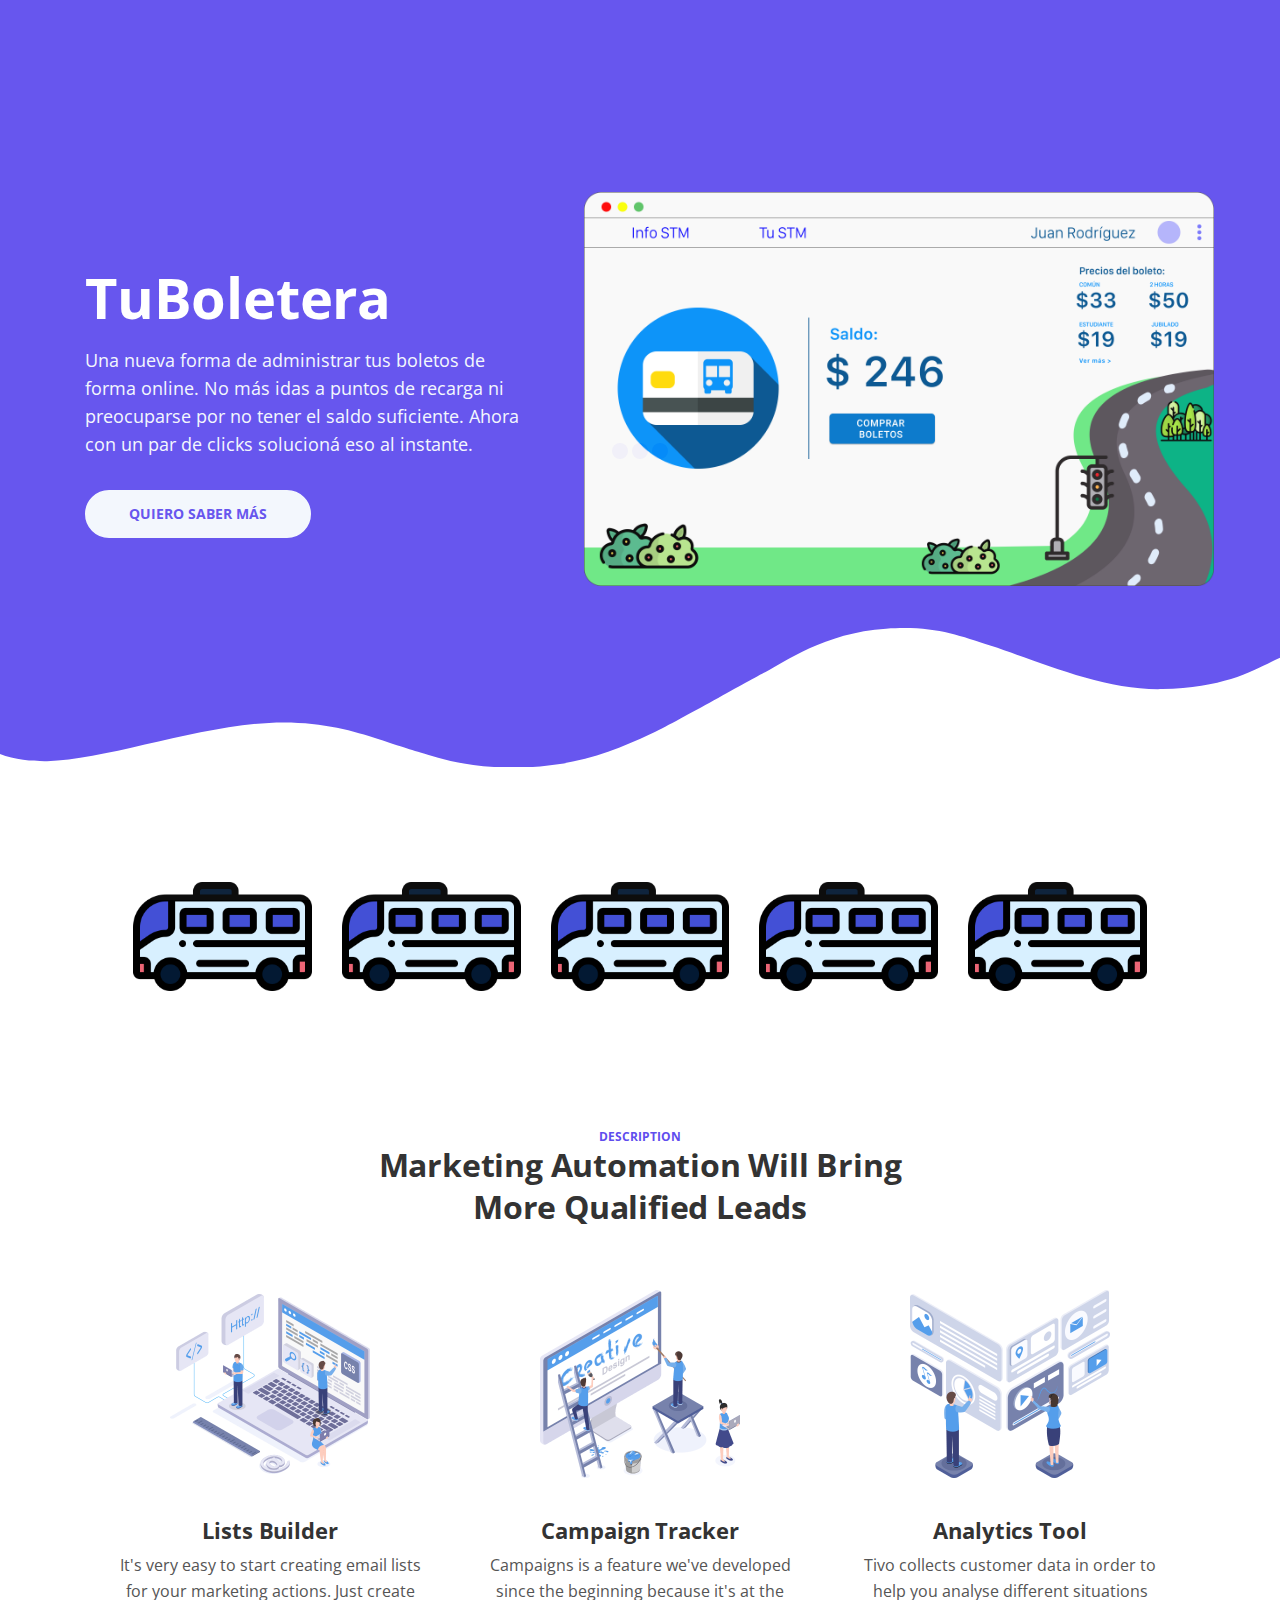
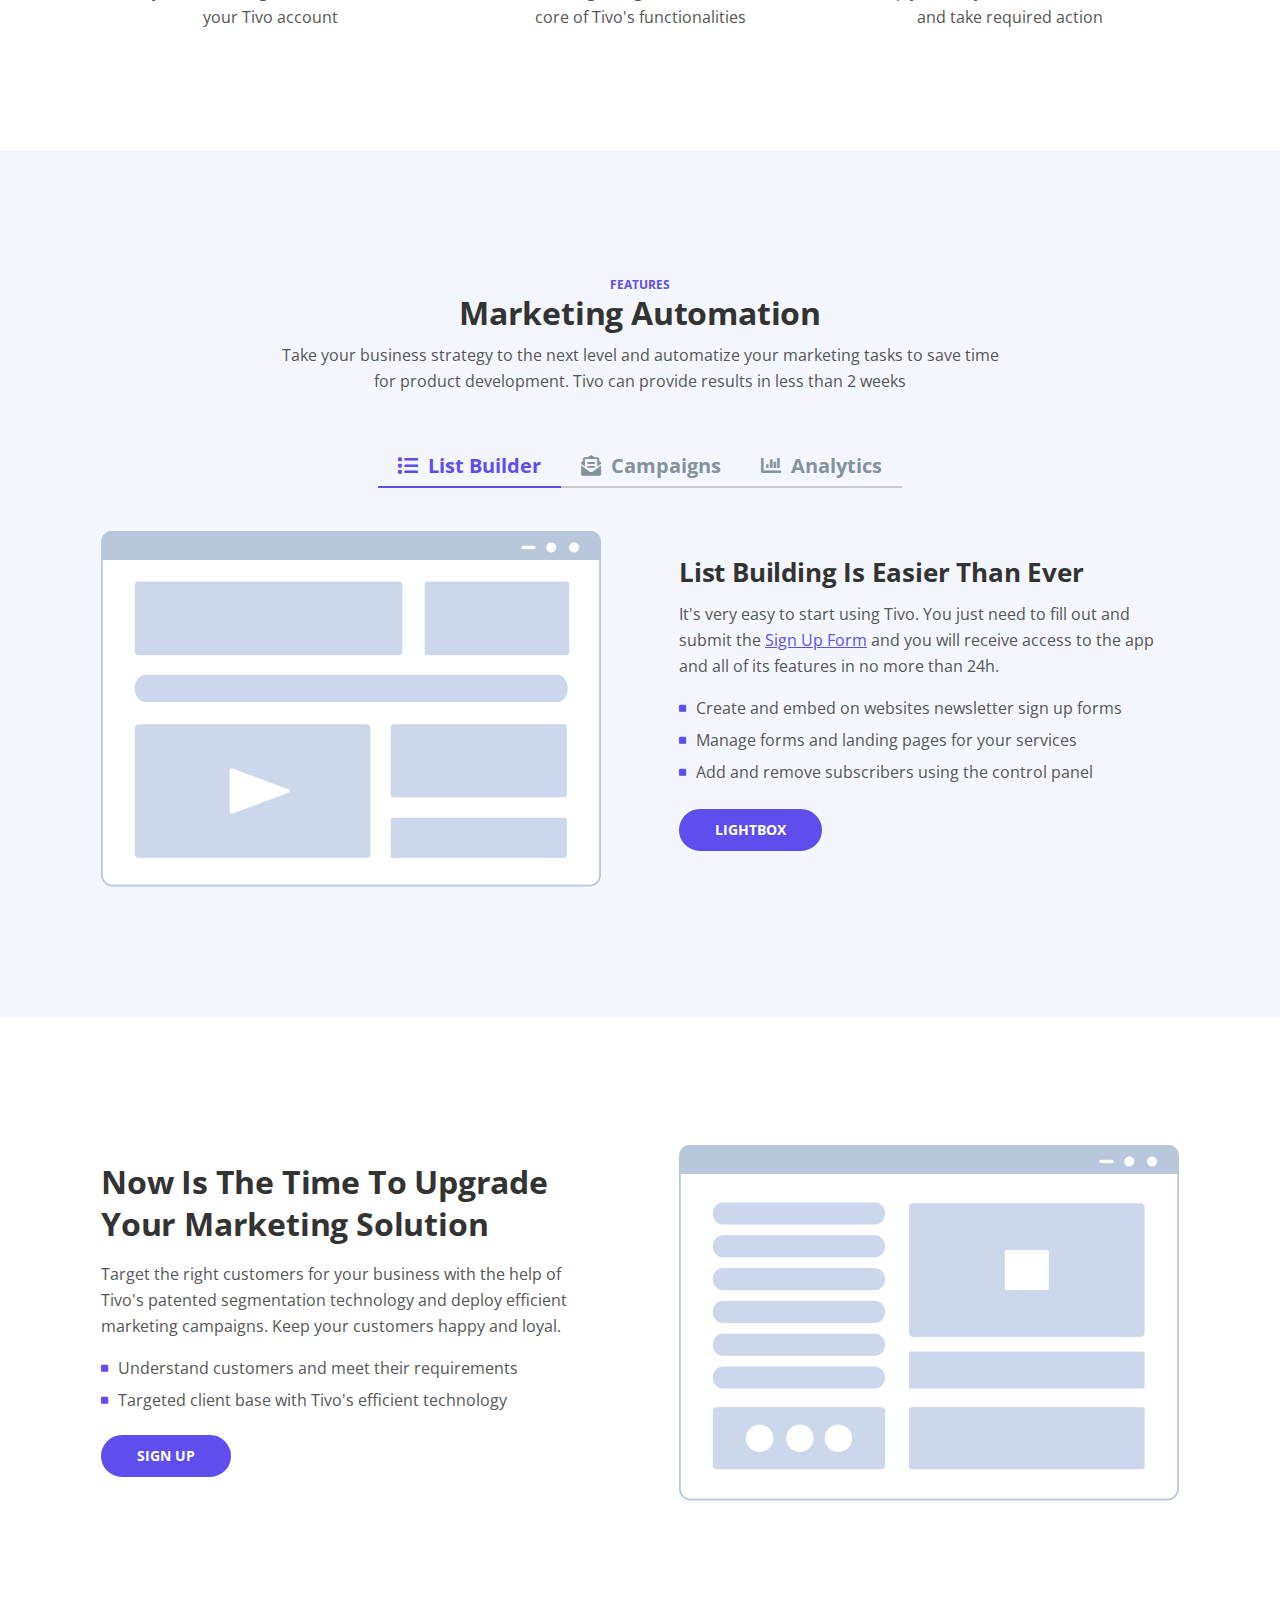
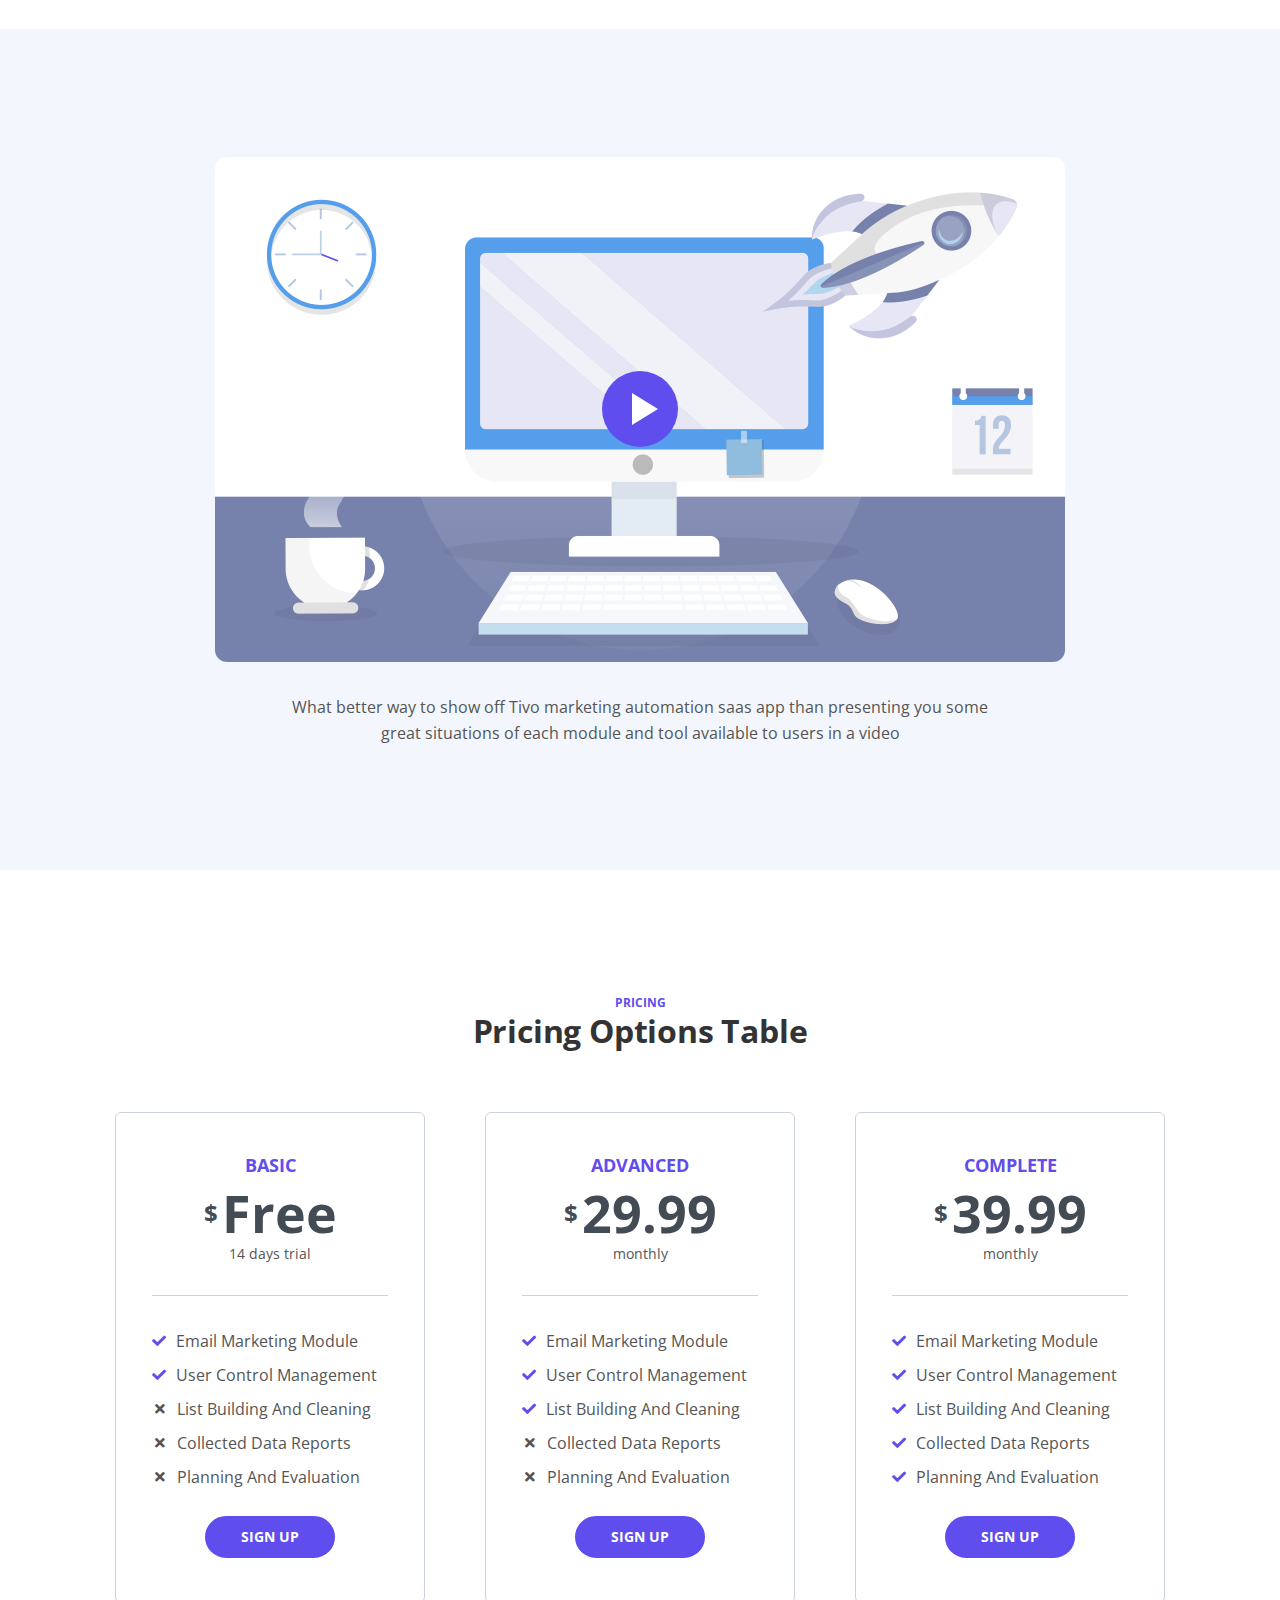
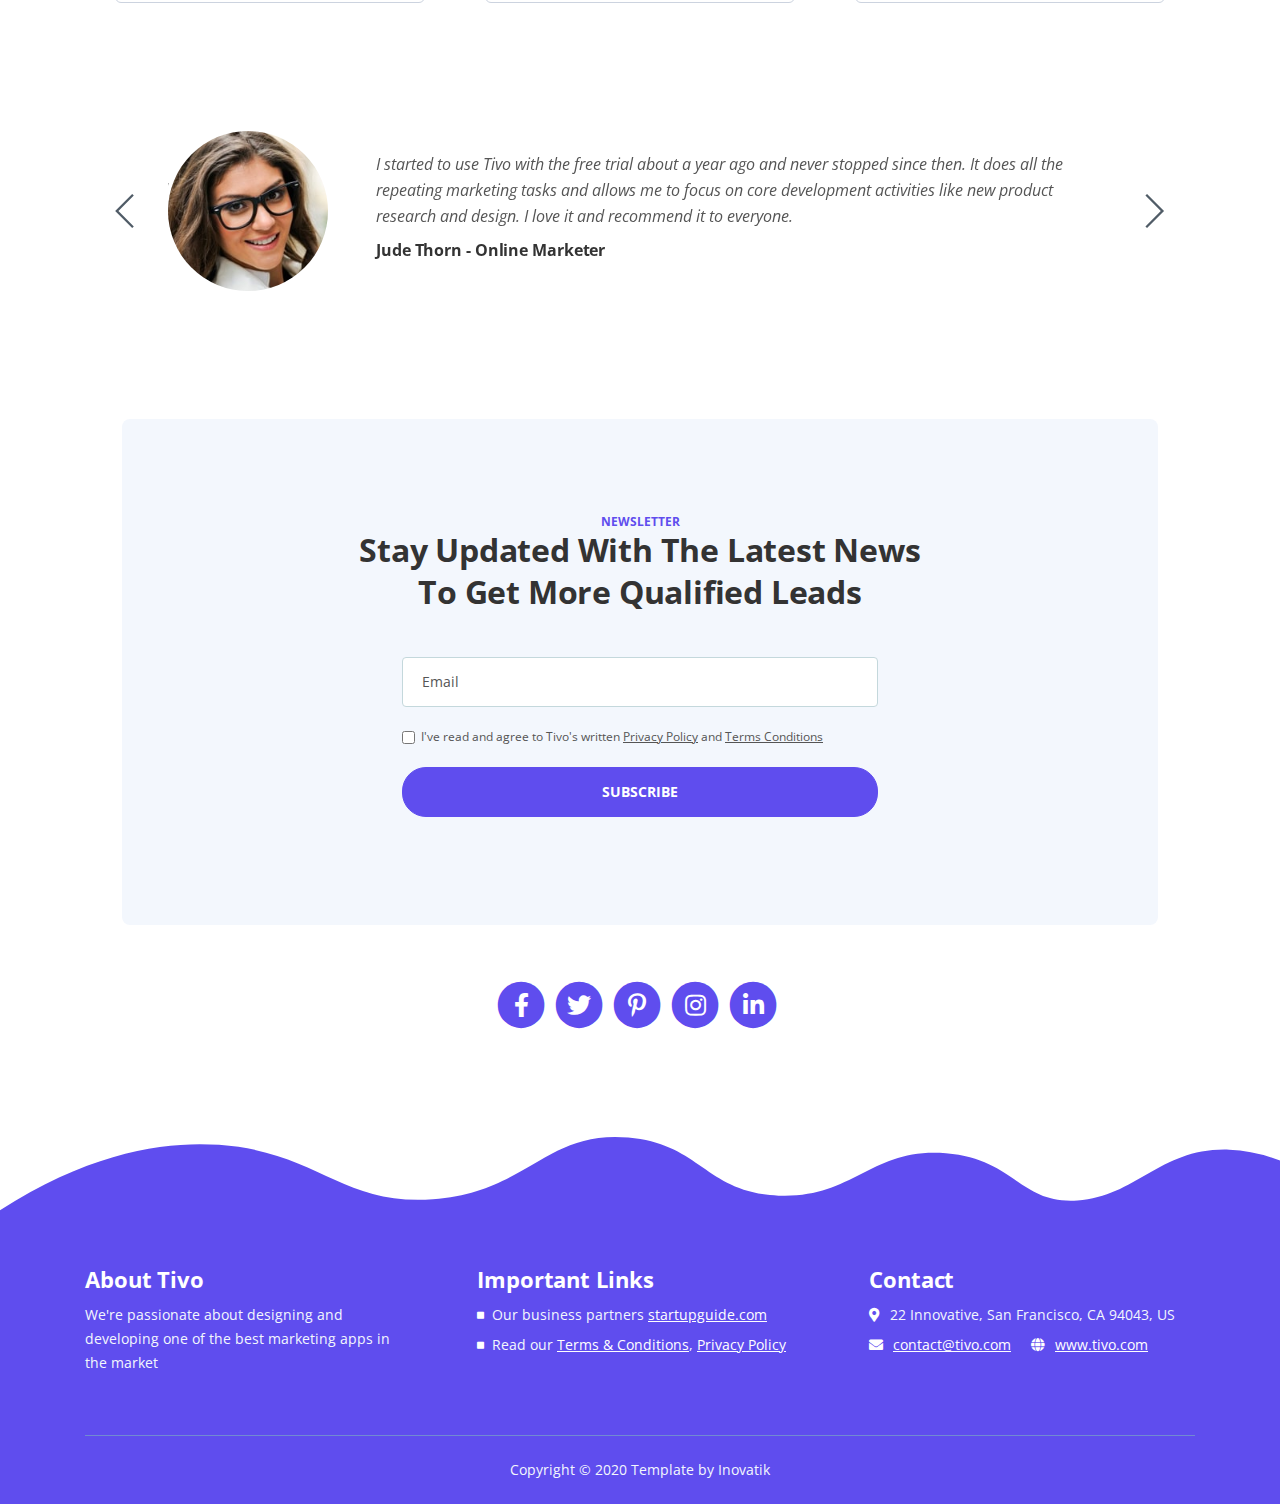
==== index.html @ b869f5f4 "First changes to index and images" ====
<!DOCTYPE html>
<html lang="en">
  <head>
    <meta charset="utf-8" />
    <meta
      name="viewport"
      content="width=device-width, initial-scale=1, shrink-to-fit=no"
    />

    <!-- SEO Meta Tags -->
    <meta
      name="description"
      content="TuBoletera is a landing page for university project at UCU."
    />
    <meta name="author" content="MB" />

    <!-- OG Meta Tags to improve the way the post looks when you share the page on LinkedIn, Facebook, Google+ -->
    <meta property="og:site_name" content="TuBoletera" />
    <!-- website name -->
    <meta property="og:site" content="" />
    <!-- website link -->
    <meta property="og:title" content="TuBoletera" />
    <!-- title shown in the actual shared post -->
    <meta
      property="og:description"
      content="Administra tus boletos con un solo click"
    />
    <!-- description shown in the actual shared post -->
    <meta property="og:image" content="" />
    <!-- image link, make sure it's jpg -->
    <meta property="og:url" content="" />
    <!-- where do you want your post to link to -->
    <meta property="og:type" content="article" />

    <!-- Website Title -->
    <title>TuBoletera</title>

    <!-- Styles -->
    <link
      href="https://fonts.googleapis.com/css?family=Open+Sans:400,400i,700&display=swap&subset=latin-ext"
      rel="stylesheet"
    />
    <link href="css/bootstrap.css" rel="stylesheet" />
    <link href="css/fontawesome-all.css" rel="stylesheet" />
    <link href="css/swiper.css" rel="stylesheet" />
    <link href="css/magnific-popup.css" rel="stylesheet" />
    <link href="css/styles.css" rel="stylesheet" />

    <!-- Favicon  -->
    <link rel="icon" href="images/favicon.png" />
  </head>
  <body data-spy="scroll" data-target=".fixed-top">
    <!-- Preloader -->
    <div class="spinner-wrapper">
      <div class="spinner">
        <div class="bounce1"></div>
        <div class="bounce2"></div>
        <div class="bounce3"></div>
      </div>
    </div>
    <!-- end of preloader -->

    <!-- Header -->
    <header id="header" class="header">
      <div class="header-content">
        <div class="container">
          <div class="row">
            <div class="col-lg-6 col-xl-5">
              <div class="text-container">
                <h1>TuBoletera</h1>
                <p class="p-large">
                  Una nueva forma de administrar tus boletos de forma online. No
                  más idas a puntos de recarga ni preocuparse por no tener el
                  saldo suficiente. Ahora con un par de clicks solucioná eso al
                  instante.
                </p>
                <a class="btn-solid-lg page-scroll" href="sign-up.html"
                  >QUIERO SABER MÁS</a
                >
              </div>
              <!-- end of text-container -->
            </div>
            <!-- end of col -->
            <div class="col-lg-6 col-xl-7">
              <div class="image-container">
                <div class="img-wrapper">
                  <img
                    class="img-fluid"
                    src="images/tuboletera-demo.png"
                    alt="alternative"
                  />
                </div>
                <!-- end of img-wrapper -->
              </div>
              <!-- end of image-container -->
            </div>
            <!-- end of col -->
          </div>
          <!-- end of row -->
        </div>
        <!-- end of container -->
      </div>
      <!-- end of header-content -->
    </header>
    <!-- end of header -->
    <svg
      class="header-frame"
      data-name="Layer 1"
      xmlns="http://www.w3.org/2000/svg"
      preserveAspectRatio="none"
      viewBox="0 0 1920 310"
    >
      <defs>
        <style>
          .cls-1 {
            fill: #5f4def;
          }
        </style>
      </defs>
      <title>header-frame</title>
      <path
        class="cls-1"
        d="M0,283.054c22.75,12.98,53.1,15.2,70.635,14.808,92.115-2.077,238.3-79.9,354.895-79.938,59.97-.019,106.17,18.059,141.58,34,47.778,21.511,47.778,21.511,90,38.938,28.418,11.731,85.344,26.169,152.992,17.971,68.127-8.255,115.933-34.963,166.492-67.393,37.467-24.032,148.6-112.008,171.753-127.963,27.951-19.26,87.771-81.155,180.71-89.341,72.016-6.343,105.479,12.388,157.434,35.467,69.73,30.976,168.93,92.28,256.514,89.405,100.992-3.315,140.276-41.7,177-64.9V0.24H0V283.054Z"
      />
    </svg>
    <!-- end of header -->

    <!-- Customers -->
    <div class="slider-1">
      <div class="container">
        <div class="row">
          <div class="col-lg-12">
            <!-- Image Slider -->
            <div class="slider-container">
              <div class="swiper-container image-slider">
                <div class="swiper-wrapper">
                  <div class="swiper-slide">
                    <img
                      class="img-fluid"
                      src="images/bus-logo.png"
                      alt="alternative"
                    />
                  </div>
                  <div class="swiper-slide">
                    <img
                      class="img-fluid"
                      src="images/bus-logo.png"
                      alt="alternative"
                    />
                  </div>
                  <div class="swiper-slide">
                    <img
                      class="img-fluid"
                      src="images/bus-logo.png"
                      alt="alternative"
                    />
                  </div>
                  <div class="swiper-slide">
                    <img
                      class="img-fluid"
                      src="images/bus-logo.png"
                      alt="alternative"
                    />
                  </div>
                  <div class="swiper-slide">
                    <img
                      class="img-fluid"
                      src="images/bus-logo.png"
                      alt="alternative"
                    />
                  </div>
                  <div class="swiper-slide">
                    <img
                      class="img-fluid"
                      src="images/bus-logo.png"
                      alt="alternative"
                    />
                  </div>
                </div>
                <!-- end of swiper-wrapper -->
              </div>
              <!-- end of swiper container -->
            </div>
            <!-- end of slider-container -->
            <!-- end of image slider -->
          </div>
          <!-- end of col -->
        </div>
        <!-- end of row -->
      </div>
      <!-- end of container -->
    </div>
    <!-- end of slider-1 -->
    <!-- end of customers -->

    <!-- Description -->
    <div class="cards-1">
      <div class="container">
        <div class="row">
          <div class="col-lg-12">
            <div class="above-heading">DESCRIPTION</div>
            <h2 class="h2-heading">
              Marketing Automation Will Bring More Qualified Leads
            </h2>
          </div>
          <!-- end of col -->
        </div>
        <!-- end of row -->
        <div class="row">
          <div class="col-lg-12">
            <!-- Card -->
            <div class="card">
              <div class="card-image">
                <img
                  class="img-fluid"
                  src="images/description-1.png"
                  alt="alternative"
                />
              </div>
              <div class="card-body">
                <h4 class="card-title">Lists Builder</h4>
                <p>
                  It's very easy to start creating email lists for your
                  marketing actions. Just create your Tivo account
                </p>
              </div>
            </div>
            <!-- end of card -->

            <!-- Card -->
            <div class="card">
              <div class="card-image">
                <img
                  class="img-fluid"
                  src="images/description-2.png"
                  alt="alternative"
                />
              </div>
              <div class="card-body">
                <h4 class="card-title">Campaign Tracker</h4>
                <p>
                  Campaigns is a feature we've developed since the beginning
                  because it's at the core of Tivo's functionalities
                </p>
              </div>
            </div>
            <!-- end of card -->

            <!-- Card -->
            <div class="card">
              <div class="card-image">
                <img
                  class="img-fluid"
                  src="images/description-3.png"
                  alt="alternative"
                />
              </div>
              <div class="card-body">
                <h4 class="card-title">Analytics Tool</h4>
                <p>
                  Tivo collects customer data in order to help you analyse
                  different situations and take required action
                </p>
              </div>
            </div>
            <!-- end of card -->
          </div>
          <!-- end of col -->
        </div>
        <!-- end of row -->
      </div>
      <!-- end of container -->
    </div>
    <!-- end of cards-1 -->
    <!-- end of description -->

    <!-- Features -->
    <div id="features" class="tabs">
      <div class="container">
        <div class="row">
          <div class="col-lg-12">
            <div class="above-heading">FEATURES</div>
            <h2 class="h2-heading">Marketing Automation</h2>
            <p class="p-heading">
              Take your business strategy to the next level and automatize your
              marketing tasks to save time for product development. Tivo can
              provide results in less than 2 weeks
            </p>
          </div>
          <!-- end of col -->
        </div>
        <!-- end of row -->
        <div class="row">
          <div class="col-lg-12">
            <!-- Tabs Links -->
            <ul class="nav nav-tabs" id="argoTabs" role="tablist">
              <li class="nav-item">
                <a
                  class="nav-link active"
                  id="nav-tab-1"
                  data-toggle="tab"
                  href="#tab-1"
                  role="tab"
                  aria-controls="tab-1"
                  aria-selected="true"
                  ><i class="fas fa-list"></i>List Builder</a
                >
              </li>
              <li class="nav-item">
                <a
                  class="nav-link"
                  id="nav-tab-2"
                  data-toggle="tab"
                  href="#tab-2"
                  role="tab"
                  aria-controls="tab-2"
                  aria-selected="false"
                  ><i class="fas fa-envelope-open-text"></i>Campaigns</a
                >
              </li>
              <li class="nav-item">
                <a
                  class="nav-link"
                  id="nav-tab-3"
                  data-toggle="tab"
                  href="#tab-3"
                  role="tab"
                  aria-controls="tab-3"
                  aria-selected="false"
                  ><i class="fas fa-chart-bar"></i>Analytics</a
                >
              </li>
            </ul>
            <!-- end of tabs links -->

            <!-- Tabs Content -->
            <div class="tab-content" id="argoTabsContent">
              <!-- Tab -->
              <div
                class="tab-pane fade show active"
                id="tab-1"
                role="tabpanel"
                aria-labelledby="tab-1"
              >
                <div class="row">
                  <div class="col-lg-6">
                    <div class="image-container">
                      <img
                        class="img-fluid"
                        src="images/features-1.png"
                        alt="alternative"
                      />
                    </div>
                    <!-- end of image-container -->
                  </div>
                  <!-- end of col -->
                  <div class="col-lg-6">
                    <div class="text-container">
                      <h3>List Building Is Easier Than Ever</h3>
                      <p>
                        It's very easy to start using Tivo. You just need to
                        fill out and submit the
                        <a class="blue page-scroll" href="sign-up.html"
                          >Sign Up Form</a
                        >
                        and you will receive access to the app and all of its
                        features in no more than 24h.
                      </p>
                      <ul class="list-unstyled li-space-lg">
                        <li class="media">
                          <i class="fas fa-square"></i>
                          <div class="media-body">
                            Create and embed on websites newsletter sign up
                            forms
                          </div>
                        </li>
                        <li class="media">
                          <i class="fas fa-square"></i>
                          <div class="media-body">
                            Manage forms and landing pages for your services
                          </div>
                        </li>
                        <li class="media">
                          <i class="fas fa-square"></i>
                          <div class="media-body">
                            Add and remove subscribers using the control panel
                          </div>
                        </li>
                      </ul>
                      <a
                        class="btn-solid-reg popup-with-move-anim"
                        href="#details-lightbox-1"
                        >LIGHTBOX</a
                      >
                    </div>
                    <!-- end of text-container -->
                  </div>
                  <!-- end of col -->
                </div>
                <!-- end of row -->
              </div>
              <!-- end of tab-pane -->
              <!-- end of tab -->

              <!-- Tab -->
              <div
                class="tab-pane fade"
                id="tab-2"
                role="tabpanel"
                aria-labelledby="tab-2"
              >
                <div class="row">
                  <div class="col-lg-6">
                    <div class="image-container">
                      <img
                        class="img-fluid"
                        src="images/features-2.png"
                        alt="alternative"
                      />
                    </div>
                    <!-- end of image-container -->
                  </div>
                  <!-- end of col -->
                  <div class="col-lg-6">
                    <div class="text-container">
                      <h3>Campaigns Monitoring Tools</h3>
                      <p>
                        Campaigns monitoring is a feature we've developed since
                        the beginning because it's at the core of Tivo and
                        basically to any marketing activity focused on results.
                      </p>
                      <ul class="list-unstyled li-space-lg">
                        <li class="media">
                          <i class="fas fa-square"></i>
                          <div class="media-body">
                            Easily plan campaigns and schedule their starting
                            date
                          </div>
                        </li>
                        <li class="media">
                          <i class="fas fa-square"></i>
                          <div class="media-body">
                            Start campaigns and follow their evolution closely
                          </div>
                        </li>
                        <li class="media">
                          <i class="fas fa-square"></i>
                          <div class="media-body">
                            Evaluate campaign results and optimize future
                            actions
                          </div>
                        </li>
                      </ul>
                      <a
                        class="btn-solid-reg popup-with-move-anim"
                        href="#details-lightbox-2"
                        >LIGHTBOX</a
                      >
                    </div>
                    <!-- end of text-container -->
                  </div>
                  <!-- end of col -->
                </div>
                <!-- end of row -->
              </div>
              <!-- end of tab-pane -->
              <!-- end of tab -->

              <!-- Tab -->
              <div
                class="tab-pane fade"
                id="tab-3"
                role="tabpanel"
                aria-labelledby="tab-3"
              >
                <div class="row">
                  <div class="col-lg-6">
                    <div class="image-container">
                      <img
                        class="img-fluid"
                        src="images/features-3.png"
                        alt="alternative"
                      />
                    </div>
                    <!-- end of image-container -->
                  </div>
                  <!-- end of col -->
                  <div class="col-lg-6">
                    <div class="text-container">
                      <h3>Analytics Control Panel</h3>
                      <p>
                        Analytics control panel is important for every marketing
                        team so it's beed implemented from the begging and
                        designed to produce reports based on very little input
                        information.
                      </p>
                      <ul class="list-unstyled li-space-lg">
                        <li class="media">
                          <i class="fas fa-square"></i>
                          <div class="media-body">
                            If you set it up correctly you will get acces to
                            great intel
                          </div>
                        </li>
                        <li class="media">
                          <i class="fas fa-square"></i>
                          <div class="media-body">
                            Easy to integrate in your websites and landing pages
                          </div>
                        </li>
                        <li class="media">
                          <i class="fas fa-square"></i>
                          <div class="media-body">
                            The generated reports are important for your
                            strategy
                          </div>
                        </li>
                      </ul>
                      <a
                        class="btn-solid-reg popup-with-move-anim"
                        href="#details-lightbox-3"
                        >LIGHTBOX</a
                      >
                    </div>
                    <!-- end of text-container -->
                  </div>
                  <!-- end of col -->
                </div>
                <!-- end of row -->
              </div>
              <!-- end of tab-pane -->
              <!-- end of tab -->
            </div>
            <!-- end of tab content -->
            <!-- end of tabs content -->
          </div>
          <!-- end of col -->
        </div>
        <!-- end of row -->
      </div>
      <!-- end of container -->
    </div>
    <!-- end of tabs -->
    <!-- end of features -->

    <!-- Details Lightboxes -->
    <!-- Details Lightbox 1 -->
    <div
      id="details-lightbox-1"
      class="lightbox-basic zoom-anim-dialog mfp-hide"
    >
      <div class="container">
        <div class="row">
          <button title="Close (Esc)" type="button" class="mfp-close x-button">
            ×
          </button>
          <div class="col-lg-8">
            <div class="image-container">
              <img
                class="img-fluid"
                src="images/details-lightbox.png"
                alt="alternative"
              />
            </div>
            <!-- end of image-container -->
          </div>
          <!-- end of col -->
          <div class="col-lg-4">
            <h3>List Building</h3>
            <hr />
            <h5>Core service</h5>
            <p>
              It's very easy to start using Tivo. You just need to fill out and
              submit the Sign Up Form and you will receive access to the app.
            </p>
            <ul class="list-unstyled li-space-lg">
              <li class="media">
                <i class="fas fa-square"></i>
                <div class="media-body">List building framework</div>
              </li>
              <li class="media">
                <i class="fas fa-square"></i>
                <div class="media-body">Easy database browsing</div>
              </li>
              <li class="media">
                <i class="fas fa-square"></i>
                <div class="media-body">User administration</div>
              </li>
              <li class="media">
                <i class="fas fa-square"></i>
                <div class="media-body">Automate user signup</div>
              </li>
              <li class="media">
                <i class="fas fa-square"></i>
                <div class="media-body">Quick formatting tools</div>
              </li>
              <li class="media">
                <i class="fas fa-square"></i>
                <div class="media-body">Fast email checking</div>
              </li>
            </ul>
            <a class="btn-solid-reg mfp-close" href="sign-up.html">SIGN UP</a>
            <a class="btn-outline-reg mfp-close as-button" href="#screenshots"
              >BACK</a
            >
          </div>
          <!-- end of col -->
        </div>
        <!-- end of row -->
      </div>
      <!-- end of container -->
    </div>
    <!-- end of lightbox-basic -->
    <!-- end of details lightbox 1 -->

    <!-- Details Lightbox 2 -->
    <div
      id="details-lightbox-2"
      class="lightbox-basic zoom-anim-dialog mfp-hide"
    >
      <div class="container">
        <div class="row">
          <button title="Close (Esc)" type="button" class="mfp-close x-button">
            ×
          </button>
          <div class="col-lg-8">
            <div class="image-container">
              <img
                class="img-fluid"
                src="images/details-lightbox.png"
                alt="alternative"
              />
            </div>
            <!-- end of image-container -->
          </div>
          <!-- end of col -->
          <div class="col-lg-4">
            <h3>Campaign Monitoring</h3>
            <hr />
            <h5>Core service</h5>
            <p>
              It's very easy to start using Tivo. You just need to fill out and
              submit the Sign Up Form and you will receive access to the app.
            </p>
            <ul class="list-unstyled li-space-lg">
              <li class="media">
                <i class="fas fa-square"></i>
                <div class="media-body">List building framework</div>
              </li>
              <li class="media">
                <i class="fas fa-square"></i>
                <div class="media-body">Easy database browsing</div>
              </li>
              <li class="media">
                <i class="fas fa-square"></i>
                <div class="media-body">User administration</div>
              </li>
              <li class="media">
                <i class="fas fa-square"></i>
                <div class="media-body">Automate user signup</div>
              </li>
              <li class="media">
                <i class="fas fa-square"></i>
                <div class="media-body">Quick formatting tools</div>
              </li>
              <li class="media">
                <i class="fas fa-square"></i>
                <div class="media-body">Fast email checking</div>
              </li>
            </ul>
            <a class="btn-solid-reg mfp-close" href="sign-up.html">SIGN UP</a>
            <a class="btn-outline-reg mfp-close as-button" href="#screenshots"
              >BACK</a
            >
          </div>
          <!-- end of col -->
        </div>
        <!-- end of row -->
      </div>
      <!-- end of container -->
    </div>
    <!-- end of lightbox-basic -->
    <!-- end of details lightbox 2 -->

    <!-- Details Lightbox 3 -->
    <div
      id="details-lightbox-3"
      class="lightbox-basic zoom-anim-dialog mfp-hide"
    >
      <div class="container">
        <div class="row">
          <button title="Close (Esc)" type="button" class="mfp-close x-button">
            ×
          </button>
          <div class="col-lg-8">
            <div class="image-container">
              <img
                class="img-fluid"
                src="images/details-lightbox.png"
                alt="alternative"
              />
            </div>
            <!-- end of image-container -->
          </div>
          <!-- end of col -->
          <div class="col-lg-4">
            <h3>Analytics Tools</h3>
            <hr />
            <h5>Core service</h5>
            <p>
              It's very easy to start using Tivo. You just need to fill out and
              submit the Sign Up Form and you will receive access to the app.
            </p>
            <ul class="list-unstyled li-space-lg">
              <li class="media">
                <i class="fas fa-square"></i>
                <div class="media-body">List building framework</div>
              </li>
              <li class="media">
                <i class="fas fa-square"></i>
                <div class="media-body">Easy database browsing</div>
              </li>
              <li class="media">
                <i class="fas fa-square"></i>
                <div class="media-body">User administration</div>
              </li>
              <li class="media">
                <i class="fas fa-square"></i>
                <div class="media-body">Automate user signup</div>
              </li>
              <li class="media">
                <i class="fas fa-square"></i>
                <div class="media-body">Quick formatting tools</div>
              </li>
              <li class="media">
                <i class="fas fa-square"></i>
                <div class="media-body">Fast email checking</div>
              </li>
            </ul>
            <a class="btn-solid-reg mfp-close" href="sign-up.html">SIGN UP</a>
            <a class="btn-outline-reg mfp-close as-button" href="#screenshots"
              >BACK</a
            >
          </div>
          <!-- end of col -->
        </div>
        <!-- end of row -->
      </div>
      <!-- end of container -->
    </div>
    <!-- end of lightbox-basic -->
    <!-- end of details lightbox 3 -->
    <!-- end of details lightboxes -->

    <!-- Details -->
    <div id="details" class="basic-1">
      <div class="container">
        <div class="row">
          <div class="col-lg-6">
            <div class="text-container">
              <h2>Now Is The Time To Upgrade Your Marketing Solution</h2>
              <p>
                Target the right customers for your business with the help of
                Tivo's patented segmentation technology and deploy efficient
                marketing campaigns. Keep your customers happy and loyal.
              </p>
              <ul class="list-unstyled li-space-lg">
                <li class="media">
                  <i class="fas fa-square"></i>
                  <div class="media-body">
                    Understand customers and meet their requirements
                  </div>
                </li>
                <li class="media">
                  <i class="fas fa-square"></i>
                  <div class="media-body">
                    Targeted client base with Tivo's efficient technology
                  </div>
                </li>
              </ul>
              <a class="btn-solid-reg page-scroll" href="sign-up.html"
                >SIGN UP</a
              >
            </div>
            <!-- end of text-container -->
          </div>
          <!-- end of col -->
          <div class="col-lg-6">
            <div class="image-container">
              <img
                class="img-fluid"
                src="images/details.png"
                alt="alternative"
              />
            </div>
            <!-- end of image-container -->
          </div>
          <!-- end of col -->
        </div>
        <!-- end of row -->
      </div>
      <!-- end of container -->
    </div>
    <!-- end of basic-1 -->
    <!-- end of details -->

    <!-- Video -->
    <div id="video" class="basic-2">
      <div class="container">
        <div class="row">
          <div class="col-lg-12">
            <!-- Video Preview -->
            <div class="image-container">
              <div class="video-wrapper">
                <a
                  class="popup-youtube"
                  href="https://www.youtube.com/watch?v=fLCjQJCekTs"
                  data-effect="fadeIn"
                >
                  <img
                    class="img-fluid"
                    src="images/video-image.png"
                    alt="alternative"
                  />
                  <span class="video-play-button">
                    <span></span>
                  </span>
                </a>
              </div>
              <!-- end of video-wrapper -->
            </div>
            <!-- end of image-container -->
            <!-- end of video preview -->

            <div class="p-heading">
              What better way to show off Tivo marketing automation saas app
              than presenting you some great situations of each module and tool
              available to users in a video
            </div>
          </div>
          <!-- end of col -->
        </div>
        <!-- end of row -->
      </div>
      <!-- end of container -->
    </div>
    <!-- end of basic-2 -->
    <!-- end of video -->

    <!-- Pricing -->
    <div id="pricing" class="cards-2">
      <div class="container">
        <div class="row">
          <div class="col-lg-12">
            <div class="above-heading">PRICING</div>
            <h2 class="h2-heading">Pricing Options Table</h2>
          </div>
          <!-- end of col -->
        </div>
        <!-- end of row -->
        <div class="row">
          <div class="col-lg-12">
            <!-- Card-->
            <div class="card">
              <div class="card-body">
                <div class="card-title">BASIC</div>
                <div class="price">
                  <span class="currency">$</span><span class="value">Free</span>
                </div>
                <div class="frequency">14 days trial</div>
                <div class="divider"></div>
                <ul class="list-unstyled li-space-lg">
                  <li class="media">
                    <i class="fas fa-check"></i>
                    <div class="media-body">Email Marketing Module</div>
                  </li>
                  <li class="media">
                    <i class="fas fa-check"></i>
                    <div class="media-body">User Control Management</div>
                  </li>
                  <li class="media">
                    <i class="fas fa-times"></i>
                    <div class="media-body">List Building And Cleaning</div>
                  </li>
                  <li class="media">
                    <i class="fas fa-times"></i>
                    <div class="media-body">Collected Data Reports</div>
                  </li>
                  <li class="media">
                    <i class="fas fa-times"></i>
                    <div class="media-body">Planning And Evaluation</div>
                  </li>
                </ul>
                <div class="button-wrapper">
                  <a class="btn-solid-reg page-scroll" href="sign-up.html"
                    >SIGN UP</a
                  >
                </div>
              </div>
            </div>
            <!-- end of card -->
            <!-- end of card -->

            <!-- Card-->
            <div class="card">
              <div class="card-body">
                <div class="card-title">ADVANCED</div>
                <div class="price">
                  <span class="currency">$</span
                  ><span class="value">29.99</span>
                </div>
                <div class="frequency">monthly</div>
                <div class="divider"></div>
                <ul class="list-unstyled li-space-lg">
                  <li class="media">
                    <i class="fas fa-check"></i>
                    <div class="media-body">Email Marketing Module</div>
                  </li>
                  <li class="media">
                    <i class="fas fa-check"></i>
                    <div class="media-body">User Control Management</div>
                  </li>
                  <li class="media">
                    <i class="fas fa-check"></i>
                    <div class="media-body">List Building And Cleaning</div>
                  </li>
                  <li class="media">
                    <i class="fas fa-times"></i>
                    <div class="media-body">Collected Data Reports</div>
                  </li>
                  <li class="media">
                    <i class="fas fa-times"></i>
                    <div class="media-body">Planning And Evaluation</div>
                  </li>
                </ul>
                <div class="button-wrapper">
                  <a class="btn-solid-reg page-scroll" href="sign-up.html"
                    >SIGN UP</a
                  >
                </div>
              </div>
            </div>
            <!-- end of card -->
            <!-- end of card -->

            <!-- Card-->
            <div class="card">
              <!--<div class="label">
                            <p class="best-value">Best Value</p>
                        </div> -->
              <div class="card-body">
                <div class="card-title">COMPLETE</div>
                <div class="price">
                  <span class="currency">$</span
                  ><span class="value">39.99</span>
                </div>
                <div class="frequency">monthly</div>
                <div class="divider"></div>
                <ul class="list-unstyled li-space-lg">
                  <li class="media">
                    <i class="fas fa-check"></i>
                    <div class="media-body">Email Marketing Module</div>
                  </li>
                  <li class="media">
                    <i class="fas fa-check"></i>
                    <div class="media-body">User Control Management</div>
                  </li>
                  <li class="media">
                    <i class="fas fa-check"></i>
                    <div class="media-body">List Building And Cleaning</div>
                  </li>
                  <li class="media">
                    <i class="fas fa-check"></i>
                    <div class="media-body">Collected Data Reports</div>
                  </li>
                  <li class="media">
                    <i class="fas fa-check"></i>
                    <div class="media-body">Planning And Evaluation</div>
                  </li>
                </ul>
                <div class="button-wrapper">
                  <a class="btn-solid-reg page-scroll" href="sign-up.html"
                    >SIGN UP</a
                  >
                </div>
              </div>
            </div>
            <!-- end of card -->
            <!-- end of card -->
          </div>
          <!-- end of col -->
        </div>
        <!-- end of row -->
      </div>
      <!-- end of container -->
    </div>
    <!-- end of cards-2 -->
    <!-- end of pricing -->

    <!-- Testimonials -->
    <div class="slider-2">
      <div class="container">
        <div class="row">
          <div class="col-lg-12">
            <!-- Text Slider -->
            <div class="slider-container">
              <div class="swiper-container text-slider">
                <div class="swiper-wrapper">
                  <!-- Slide -->
                  <div class="swiper-slide">
                    <div class="image-wrapper">
                      <img
                        class="img-fluid"
                        src="images/testimonial-1.jpg"
                        alt="alternative"
                      />
                    </div>
                    <!-- end of image-wrapper -->
                    <div class="text-wrapper">
                      <div class="testimonial-text">
                        I started to use Tivo with the free trial about a year
                        ago and never stopped since then. It does all the
                        repeating marketing tasks and allows me to focus on core
                        development activities like new product research and
                        design. I love it and recommend it to everyone.
                      </div>
                      <div class="testimonial-author">
                        Jude Thorn - Online Marketer
                      </div>
                    </div>
                    <!-- end of text-wrapper -->
                  </div>
                  <!-- end of swiper-slide -->
                  <!-- end of slide -->

                  <!-- Slide -->
                  <div class="swiper-slide">
                    <div class="image-wrapper">
                      <img
                        class="img-fluid"
                        src="images/testimonial-2.jpg"
                        alt="alternative"
                      />
                    </div>
                    <!-- end of image-wrapper -->
                    <div class="text-wrapper">
                      <div class="testimonial-text">
                        Awesome features for the money. I never thought such a
                        low ammount of money would bring me so many leads per
                        month. Before Tivo I used the services of an agency
                        which cost 10x more and delivered far less. Highly
                        recommended to marketers focused on results.
                      </div>
                      <div class="testimonial-author">
                        Roy Smith - Developer
                      </div>
                    </div>
                    <!-- end of text-wrapper -->
                  </div>
                  <!-- end of swiper-slide -->
                  <!-- end of slide -->

                  <!-- Slide -->
                  <div class="swiper-slide">
                    <div class="image-wrapper">
                      <img
                        class="img-fluid"
                        src="images/testimonial-3.jpg"
                        alt="alternative"
                      />
                    </div>
                    <!-- end of image-wrapper -->
                    <div class="text-wrapper">
                      <div class="testimonial-text">
                        Tivo is the best marketing automation app for small and
                        medium sized business. It understands the mindset of
                        young entrepreneurs and provides the necessary data for
                        wise marketing decisions. Just give it a try and you
                        will definitely not regret spending your time.
                      </div>
                      <div class="testimonial-author">
                        Marsha Singer - Online Marketer
                      </div>
                    </div>
                    <!-- end of text-wrapper -->
                  </div>
                  <!-- end of swiper-slide -->
                  <!-- end of slide -->

                  <!-- Slide -->
                  <div class="swiper-slide">
                    <div class="image-wrapper">
                      <img
                        class="img-fluid"
                        src="images/testimonial-4.jpg"
                        alt="alternative"
                      />
                    </div>
                    <!-- end of image-wrapper -->
                    <div class="text-wrapper">
                      <div class="testimonial-text">
                        Tivo is one of the greatest marketing automation apps
                        out there. I especially love the Reporting Tools module
                        because it gives me such a great amount of information
                        based on little amounts of input gathered in just few
                        weeks of light weight usage. Recommended!
                      </div>
                      <div class="testimonial-author">
                        Ronda Louis - Online Marketer
                      </div>
                    </div>
                    <!-- end of text-wrapper -->
                  </div>
                  <!-- end of swiper-slide -->
                  <!-- end of slide -->
                </div>
                <!-- end of swiper-wrapper -->

                <!-- Add Arrows -->
                <div class="swiper-button-next"></div>
                <div class="swiper-button-prev"></div>
                <!-- end of add arrows -->
              </div>
              <!-- end of swiper-container -->
            </div>
            <!-- end of slider-container -->
            <!-- end of text slider -->
          </div>
          <!-- end of col -->
        </div>
        <!-- end of row -->
      </div>
      <!-- end of container -->
    </div>
    <!-- end of slider-2 -->
    <!-- end of testimonials -->

    <!-- Newsletter -->
    <div class="form">
      <div class="container">
        <div class="row">
          <div class="col-lg-12">
            <div class="text-container">
              <div class="above-heading">NEWSLETTER</div>
              <h2>
                Stay Updated With The Latest News To Get More Qualified Leads
              </h2>

              <!-- Newsletter Form -->
              <form
                id="newsletterForm"
                data-toggle="validator"
                data-focus="false"
              >
                <div class="form-group">
                  <input
                    type="email"
                    class="form-control-input"
                    id="nemail"
                    required
                  />
                  <label class="label-control" for="nemail">Email</label>
                  <div class="help-block with-errors"></div>
                </div>
                <div class="form-group checkbox">
                  <input
                    type="checkbox"
                    id="nterms"
                    value="Agreed-to-Terms"
                    required
                  />I've read and agree to Tivo's written
                  <a href="privacy-policy.html">Privacy Policy</a> and
                  <a href="terms-conditions.html">Terms Conditions</a>
                  <div class="help-block with-errors"></div>
                </div>
                <div class="form-group">
                  <button type="submit" class="form-control-submit-button">
                    SUBSCRIBE
                  </button>
                </div>
                <div class="form-message">
                  <div id="nmsgSubmit" class="h3 text-center hidden"></div>
                </div>
              </form>
              <!-- end of newsletter form -->
            </div>
            <!-- end of text-container -->
          </div>
          <!-- end of col -->
        </div>
        <!-- end of row -->
        <div class="row">
          <div class="col-lg-12">
            <div class="icon-container">
              <span class="fa-stack">
                <a href="#your-link">
                  <i class="fas fa-circle fa-stack-2x"></i>
                  <i class="fab fa-facebook-f fa-stack-1x"></i>
                </a>
              </span>
              <span class="fa-stack">
                <a href="#your-link">
                  <i class="fas fa-circle fa-stack-2x"></i>
                  <i class="fab fa-twitter fa-stack-1x"></i>
                </a>
              </span>
              <span class="fa-stack">
                <a href="#your-link">
                  <i class="fas fa-circle fa-stack-2x"></i>
                  <i class="fab fa-pinterest-p fa-stack-1x"></i>
                </a>
              </span>
              <span class="fa-stack">
                <a href="#your-link">
                  <i class="fas fa-circle fa-stack-2x"></i>
                  <i class="fab fa-instagram fa-stack-1x"></i>
                </a>
              </span>
              <span class="fa-stack">
                <a href="#your-link">
                  <i class="fas fa-circle fa-stack-2x"></i>
                  <i class="fab fa-linkedin-in fa-stack-1x"></i>
                </a>
              </span>
            </div>
            <!-- end of col -->
          </div>
          <!-- end of col -->
        </div>
        <!-- end of row -->
      </div>
      <!-- end of container -->
    </div>
    <!-- end of form -->
    <!-- end of newsletter -->

    <!-- Footer -->
    <svg
      class="footer-frame"
      data-name="Layer 2"
      xmlns="http://www.w3.org/2000/svg"
      preserveAspectRatio="none"
      viewBox="0 0 1920 79"
    >
      <defs>
        <style>
          .cls-2 {
            fill: #5f4def;
          }
        </style>
      </defs>
      <title>footer-frame</title>
      <path
        class="cls-2"
        d="M0,72.427C143,12.138,255.5,4.577,328.644,7.943c147.721,6.8,183.881,60.242,320.83,53.737,143-6.793,167.826-68.128,293-60.9,109.095,6.3,115.68,54.364,225.251,57.319,113.58,3.064,138.8-47.711,251.189-41.8,104.012,5.474,109.713,50.4,197.369,46.572,89.549-3.91,124.375-52.563,227.622-50.155A338.646,338.646,0,0,1,1920,23.467V79.75H0V72.427Z"
        transform="translate(0 -0.188)"
      />
    </svg>
    <div class="footer">
      <div class="container">
        <div class="row">
          <div class="col-md-4">
            <div class="footer-col first">
              <h4>About Tivo</h4>
              <p class="p-small">
                We're passionate about designing and developing one of the best
                marketing apps in the market
              </p>
            </div>
          </div>
          <!-- end of col -->
          <div class="col-md-4">
            <div class="footer-col middle">
              <h4>Important Links</h4>
              <ul class="list-unstyled li-space-lg p-small">
                <li class="media">
                  <i class="fas fa-square"></i>
                  <div class="media-body">
                    Our business partners
                    <a class="white" href="#your-link">startupguide.com</a>
                  </div>
                </li>
                <li class="media">
                  <i class="fas fa-square"></i>
                  <div class="media-body">
                    Read our
                    <a class="white" href="terms-conditions.html"
                      >Terms & Conditions</a
                    >,
                    <a class="white" href="privacy-policy.html"
                      >Privacy Policy</a
                    >
                  </div>
                </li>
              </ul>
            </div>
          </div>
          <!-- end of col -->
          <div class="col-md-4">
            <div class="footer-col last">
              <h4>Contact</h4>
              <ul class="list-unstyled li-space-lg p-small">
                <li class="media">
                  <i class="fas fa-map-marker-alt"></i>
                  <div class="media-body">
                    22 Innovative, San Francisco, CA 94043, US
                  </div>
                </li>
                <li class="media">
                  <i class="fas fa-envelope"></i>
                  <div class="media-body">
                    <a class="white" href="mailto:contact@tivo.com"
                      >contact@tivo.com</a
                    >
                    <i class="fas fa-globe"></i
                    ><a class="white" href="#your-link">www.tivo.com</a>
                  </div>
                </li>
              </ul>
            </div>
          </div>
          <!-- end of col -->
        </div>
        <!-- end of row -->
      </div>
      <!-- end of container -->
    </div>
    <!-- end of footer -->
    <!-- end of footer -->

    <!-- Copyright -->
    <div class="copyright">
      <div class="container">
        <div class="row">
          <div class="col-lg-12">
            <p class="p-small">
              Copyright © 2020
              <a href="https://inovatik.com">Template by Inovatik</a>
            </p>
          </div>
          <!-- end of col -->
        </div>
        <!-- enf of row -->
      </div>
      <!-- end of container -->
    </div>
    <!-- end of copyright -->
    <!-- end of copyright -->

    <!-- Scripts -->
    <script src="js/jquery.min.js"></script>
    <!-- jQuery for Bootstrap's JavaScript plugins -->
    <script src="js/popper.min.js"></script>
    <!-- Popper tooltip library for Bootstrap -->
    <script src="js/bootstrap.min.js"></script>
    <!-- Bootstrap framework -->
    <script src="js/jquery.easing.min.js"></script>
    <!-- jQuery Easing for smooth scrolling between anchors -->
    <script src="js/swiper.min.js"></script>
    <!-- Swiper for image and text sliders -->
    <script src="js/jquery.magnific-popup.js"></script>
    <!-- Magnific Popup for lightboxes -->
    <script src="js/validator.min.js"></script>
    <!-- Validator.js - Bootstrap plugin that validates forms -->
    <script src="js/scripts.js"></script>
    <!-- Custom scripts -->
  </body>
</html>
---- css/styles.css ----
/* Template: Tivo - SaaS App HTML Landing Page Template
   Author: Inovatik
   Created: Sep 2019
   Description: Master CSS file
*/

/*****************************************
Table Of Contents:

01. General Styles
02. Preloader
03. Navigation
04. Header
05. Customers
06. Description
07. Features
08. Features Lightboxes
09. Details
10. Video
11. Pricing
12. Testimonials
13. Newsletter
14. Footer
15. Copyright
16. Back To Top Button
17. Extra Pages
18. Sign Up and Log In Pages
19. Media Queries
******************************************/

/*****************************************
Colors:
- Backgrounds, buttons, bullets, icons - blue #5f4dee
- Backgrounds, light button, light body text - light gray #f3f7fd
- Headings text - black #333
- Body text - dark gray #555
******************************************/


/******************************/
/*     01. General Styles     */
/******************************/
body,
html {
    width: 100%;
	height: 100%;
}

body, p {
	color: #555; 
	font: 400 1rem/1.625rem "Open Sans", sans-serif;;
}

.p-large {
	font: 400 1.125rem/1.75rem "Open Sans", sans-serif;
}

.p-small {
	font: 400 0.875rem/1.5rem "Open Sans", sans-serif;
}

h1 {
	color: #333;
	font: 700 2.5rem/3.125rem "Open Sans", sans-serif;
	letter-spacing: -0.2px;
}

h2 {
	color: #333;
	font: 700 2rem/2.625rem "Open Sans", sans-serif;
	letter-spacing: -0.2px;
}

h3 {
	color: #333;
	font: 700 1.625rem/2.125rem "Open Sans", sans-serif;
	letter-spacing: -0.2px;
}

h4 {
	color: #333;
	font: 700 1.375rem/1.75rem "Open Sans", sans-serif;
	letter-spacing: -0.1px;
}

h5 {
	color: #333;
	font: 700 1.125rem/1.5rem "Open Sans", sans-serif;
	letter-spacing: -0.1px;
}

h6 {
	color: #333;
	font: 700 1rem/1.375rem "Open Sans", sans-serif;
	letter-spacing: -0.1px;
}

.above-heading {
	color: #5f4dee;
	font: 700 0.75rem/0.875rem "Open Sans", sans-serif;
	text-align: center;
}

.p-heading {
	margin-bottom: 3.25rem;
}

.testimonial-text {
	font: italic 400 1rem/1.625rem "Open Sans", sans-serif;
}

.testimonial-author {
	font: 700 1rem/1.625rem "Open Sans", sans-serif;
	letter-spacing: -0.1px;
}

.li-space-lg li {
	margin-bottom: 0.375rem;
}

.indent {
	padding-left: 1.25rem;
}

a {
	color: #555;
	text-decoration: underline;
}

a:hover {
	color: #555;
	text-decoration: underline;
}

a.white {
	color: #fff;
}

.decorative-line {
	display: block;
	width: 5rem;
	height: 0.5rem;
	margin-right: auto;
	margin-left: auto;
}

.blue {
	color: #5f4dee;
}

.btn-solid-reg {
	display: inline-block;
	padding: 1.1875rem 2.125rem 1.1875rem 2.125rem;
	border: 0.125rem solid #5f4dee;
	border-radius: 2rem;
	background-color: #5f4dee;
	color: #fff;
	font: 700 0.875rem/0 "Open Sans", sans-serif;
	text-decoration: none;
	transition: all 0.2s;
}

.btn-solid-reg:hover {
	background-color: transparent;
	color: #5f4dee;
	text-decoration: none;
}

.btn-solid-lg {
	display: inline-block;
	padding: 1.375rem 2.625rem 1.375rem 2.625rem;
	border: 0.125rem solid #5f4dee;
	border-radius: 2rem;
	background-color: #5f4dee;
	color: #fff;
	font: 700 0.875rem/0 "Open Sans", sans-serif;
	text-decoration: none;
	transition: all 0.2s;
}

.btn-solid-lg:hover {
	background-color: transparent;
	color: #5f4dee;
	text-decoration: none;
}

.btn-outline-reg {
	display: inline-block;
	padding: 1.1875rem 2.125rem 1.1875rem 2.125rem;
	border: 0.125rem solid #5f4dee;
	border-radius: 2rem;
	background-color: transparent;
	color: #5f4dee;
	font: 700 0.875rem/0 "Open Sans", sans-serif;
	text-decoration: none;
	transition: all 0.2s;
}

.btn-outline-reg:hover {
	background-color: #5f4dee;
	color: #fff;
	text-decoration: none;
}

.btn-outline-lg {
	display: inline-block;
	padding: 1.375rem 2.625rem 1.375rem 2.625rem;
	border: 0.125rem solid #5f4dee;
	border-radius: 2rem;
	background-color: transparent;
	color: #5f4dee;
	font: 700 0.875rem/0 "Open Sans", sans-serif;
	text-decoration: none;
	transition: all 0.2s;
}

.btn-outline-lg:hover {
	background-color: #5f4dee;
	color: #fff;
	text-decoration: none;
}

.btn-outline-sm {
	display: inline-block;
	padding: 0.875rem 1.5rem 0.875rem 1.5rem;
	border: 0.125rem solid #5f4dee;
	border-radius: 2rem;
	background-color: transparent;
	color: #5f4dee;
	font: 700 0.875rem/0 "Open Sans", sans-serif;
	text-decoration: none;
	transition: all 0.2s;
}

.btn-outline-sm:hover {
	background-color: #5f4dee;
	color: #fff;
	text-decoration: none;
}

.form-group {
	position: relative;
	margin-bottom: 1.25rem;
}

.form-group.has-error.has-danger {
	margin-bottom: 0.625rem;
}

.form-group.has-error.has-danger .help-block.with-errors ul {
	margin-top: 0.375rem;
}

.label-control {
	position: absolute;
	top: 0.87rem;
	left: 1.25rem;
	color: #555;
	opacity: 1;
	font: 400 0.875rem/1.375rem "Open Sans", sans-serif;
	cursor: text;
	transition: all 0.2s ease;
}

/* IE10+ hack to solve lower label text position compared to the rest of the browsers */
@media screen and (-ms-high-contrast: active), screen and (-ms-high-contrast: none) {  
	.label-control {
		top: 0.9375rem;
	}
}

.form-control-input:focus + .label-control,
.form-control-input.notEmpty + .label-control,
.form-control-textarea:focus + .label-control,
.form-control-textarea.notEmpty + .label-control {
	top: 0.125rem;
	opacity: 1;
	font-size: 0.75rem;
	font-weight: 700;
}

.form-control-input,
.form-control-select {
	display: block; /* needed for proper display of the label in Firefox, IE, Edge */
	width: 100%;
	padding-top: 1.0625rem;
	padding-bottom: 0.0625rem;
	padding-left: 1.25rem;
	border: 1px solid #c4d8dc;
	border-radius: 0.25rem;
	background-color: #fff;
	color: #555;
	font: 400 0.875rem/1.875rem "Open Sans", sans-serif;
	transition: all 0.2s;
	-webkit-appearance: none; /* removes inner shadow on form inputs on ios safari */
}

.form-control-select {
	padding-top: 0.5rem;
	padding-bottom: 0.5rem;
	height: 3rem;
}

/* IE10+ hack to solve lower label text position compared to the rest of the browsers */
@media screen and (-ms-high-contrast: active), screen and (-ms-high-contrast: none) {  
	.form-control-input {
		padding-top: 1.25rem;
		padding-bottom: 0.75rem;
		line-height: 1.75rem;
	}

	.form-control-select {
		padding-top: 0.875rem;
		padding-bottom: 0.75rem;
		height: 3.125rem;
		line-height: 2.125rem;
	}
}

select {
    /* you should keep these first rules in place to maintain cross-browser behavior */
    -webkit-appearance: none;
	-moz-appearance: none;
	-ms-appearance: none;
    -o-appearance: none;
    appearance: none;
    background-image: url('../images/down-arrow.png');
    background-position: 96% 50%;
    background-repeat: no-repeat;
    outline: none;
}

select::-ms-expand {
    display: none; /* removes the ugly default down arrow on select form field in IE11 */
}

.form-control-textarea {
	display: block; /* used to eliminate a bottom gap difference between Chrome and IE/FF */
	width: 100%;
	height: 8rem; /* used instead of html rows to normalize height between Chrome and IE/FF */
	padding-top: 1.25rem;
	padding-left: 1.3125rem;
	border: 1px solid #c4d8dc;
	border-radius: 0.25rem;
	background-color: #fff;
	color: #555;
	font: 400 0.875rem/1.75rem "Open Sans", sans-serif;
	transition: all 0.2s;
}

.form-control-input:focus,
.form-control-select:focus,
.form-control-textarea:focus {
	border: 1px solid #a1a1a1;
	outline: none; /* Removes blue border on focus */
}

.form-control-input:hover,
.form-control-select:hover,
.form-control-textarea:hover {
	border: 1px solid #a1a1a1;
}

.checkbox {
	font: 400 0.75rem/1.25rem "Open Sans", sans-serif;
}

input[type='checkbox'] {
	vertical-align: -15%;
	margin-right: 0.375rem;
}

/* IE10+ hack to raise checkbox field position compared to the rest of the browsers */
@media screen and (-ms-high-contrast: active), screen and (-ms-high-contrast: none) {  
	input[type='checkbox'] {
		vertical-align: -9%;
	}
}

.form-control-submit-button {
	display: inline-block;
	width: 100%;
	height: 3.125rem;
	border: 1px solid #5f4dee;
	border-radius: 1.5rem;
	background-color: #5f4dee;
	color: #fff;
	font: 700 0.875rem/0 "Open Sans", sans-serif;
	cursor: pointer;
	transition: all 0.2s;
}

.form-control-submit-button:hover {
	background-color: transparent;
	color: #5f4dee;
}

/* Form Success And Error Message Formatting */
#smsgSubmit.h3.text-center.tada.animated,
#lmsgSubmit.h3.text-center.tada.animated,
#nmsgSubmit.h3.text-center.tada.animated,
#pmsgSubmit.h3.text-center.tada.animated,
#smsgSubmit.h3.text-center,
#lmsgSubmit.h3.text-center,
#nmsgSubmit.h3.text-center,
#pmsgSubmit.h3.text-center {
	display: block;
	margin-bottom: 0;
	color: #555;
	font-size: 1.125rem;
	line-height: 1rem;
}

.help-block.with-errors .list-unstyled {
	color: #555;
	font-size: 0.75rem;
	line-height: 1.125rem;
	text-align: left;
}

.help-block.with-errors ul {
	margin-bottom: 0;
}
/* end of form success and error message formatting */

/* Form Success And Error Message Animation - Animate.css */
@-webkit-keyframes tada {
	from {
		-webkit-transform: scale3d(1, 1, 1);
		-ms-transform: scale3d(1, 1, 1);
		transform: scale3d(1, 1, 1);
	}
	10%, 20% {
		-webkit-transform: scale3d(.9, .9, .9) rotate3d(0, 0, 1, -3deg);
		-ms-transform: scale3d(.9, .9, .9) rotate3d(0, 0, 1, -3deg);
		transform: scale3d(.9, .9, .9) rotate3d(0, 0, 1, -3deg);
	}
	30%, 50%, 70%, 90% {
		-webkit-transform: scale3d(1.1, 1.1, 1.1) rotate3d(0, 0, 1, 3deg);
		-ms-transform: scale3d(1.1, 1.1, 1.1) rotate3d(0, 0, 1, 3deg);
		transform: scale3d(1.1, 1.1, 1.1) rotate3d(0, 0, 1, 3deg);
	}
	40%, 60%, 80% {
		-webkit-transform: scale3d(1.1, 1.1, 1.1) rotate3d(0, 0, 1, -3deg);
		-ms-transform: scale3d(1.1, 1.1, 1.1) rotate3d(0, 0, 1, -3deg);
		transform: scale3d(1.1, 1.1, 1.1) rotate3d(0, 0, 1, -3deg);
	}
	to {
		-webkit-transform: scale3d(1, 1, 1);
		-ms-transform: scale3d(1, 1, 1);
		transform: scale3d(1, 1, 1);
	}
}

@keyframes tada {
	from {
		-webkit-transform: scale3d(1, 1, 1);
		-ms-transform: scale3d(1, 1, 1);
		transform: scale3d(1, 1, 1);
	}
	10%, 20% {
		-webkit-transform: scale3d(.9, .9, .9) rotate3d(0, 0, 1, -3deg);
		-ms-transform: scale3d(.9, .9, .9) rotate3d(0, 0, 1, -3deg);
		transform: scale3d(.9, .9, .9) rotate3d(0, 0, 1, -3deg);
	}
	30%, 50%, 70%, 90% {
		-webkit-transform: scale3d(1.1, 1.1, 1.1) rotate3d(0, 0, 1, 3deg);
		-ms-transform: scale3d(1.1, 1.1, 1.1) rotate3d(0, 0, 1, 3deg);
		transform: scale3d(1.1, 1.1, 1.1) rotate3d(0, 0, 1, 3deg);
	}
	40%, 60%, 80% {
		-webkit-transform: scale3d(1.1, 1.1, 1.1) rotate3d(0, 0, 1, -3deg);
		-ms-transform: scale3d(1.1, 1.1, 1.1) rotate3d(0, 0, 1, -3deg);
		transform: scale3d(1.1, 1.1, 1.1) rotate3d(0, 0, 1, -3deg);
	}
	to {
		-webkit-transform: scale3d(1, 1, 1);
		-ms-transform: scale3d(1, 1, 1);
		transform: scale3d(1, 1, 1);
	}
}

.tada {
	-webkit-animation-name: tada;
	animation-name: tada;
}

.animated {
	-webkit-animation-duration: 1s;
	animation-duration: 1s;
	-webkit-animation-fill-mode: both;
	animation-fill-mode: both;
}
/* end of form success and error message animation - Animate.css */

/* Fade-move Animation For Details Lightbox - Magnific Popup */
/* at start */
.my-mfp-slide-bottom .zoom-anim-dialog {
	opacity: 0;
	transition: all 0.2s ease-out;
	-webkit-transform: translateY(-1.25rem) perspective(37.5rem) rotateX(10deg);
	-ms-transform: translateY(-1.25rem) perspective(37.5rem) rotateX(10deg);
	transform: translateY(-1.25rem) perspective(37.5rem) rotateX(10deg);
}

/* animate in */
.my-mfp-slide-bottom.mfp-ready .zoom-anim-dialog {
	opacity: 1;
	-webkit-transform: translateY(0) perspective(37.5rem) rotateX(0); 
	-ms-transform: translateY(0) perspective(37.5rem) rotateX(0); 
	transform: translateY(0) perspective(37.5rem) rotateX(0); 
}

/* animate out */
.my-mfp-slide-bottom.mfp-removing .zoom-anim-dialog {
	opacity: 0;
	-webkit-transform: translateY(-0.625rem) perspective(37.5rem) rotateX(10deg); 
	-ms-transform: translateY(-0.625rem) perspective(37.5rem) rotateX(10deg); 
	transform: translateY(-0.625rem) perspective(37.5rem) rotateX(10deg); 
}

/* dark overlay, start state */
.my-mfp-slide-bottom.mfp-bg {
	opacity: 0;
	transition: opacity 0.2s ease-out;
}

/* animate in */
.my-mfp-slide-bottom.mfp-ready.mfp-bg {
	opacity: 0.8;
}
/* animate out */
.my-mfp-slide-bottom.mfp-removing.mfp-bg {
	opacity: 0;
}
/* end of fade-move animation for details lightbox - magnific popup */

/* Fade Animation For Image Lightbox - Magnific Popup */
@-webkit-keyframes fadeIn {
	from {
		opacity: 0;
	}
	to {
		opacity: 1;
	}
}

@keyframes fadeIn {
	from {
		opacity: 0;
	}
	to {
		opacity: 1;
	}
}

.fadeIn {
	-webkit-animation: fadeIn 0.6s;
	animation: fadeIn 0.6s;
}

@-webkit-keyframes fadeOut {
	from {
		opacity: 1;
	}
	to {
		opacity: 0;
	}
}

@keyframes fadeOut {
	from {
		opacity: 1;
	}
	to {
		opacity: 0;
	}
}

.fadeOut {
	-webkit-animation: fadeOut 0.8s;
	animation: fadeOut 0.8s;
}
/* end of fade animation for image lightbox - magnific popup */


/*************************/
/*     02. Preloader     */
/*************************/
.spinner-wrapper {
	position: fixed;
	z-index: 999999;
	top: 0;
	right: 0;
	bottom: 0;
	left: 0;
	background: #fff;
}

.spinner {
	position: absolute;
	top: 50%; /* centers the loading animation vertically one the screen */
	left: 50%; /* centers the loading animation horizontally one the screen */
	width: 3.75rem;
	height: 1.25rem;
	margin: -0.625rem 0 0 -1.875rem; /* is width and height divided by two */ 
	text-align: center;
}

.spinner > div {
	display: inline-block;
	width: 1rem;
	height: 1rem;
	border-radius: 100%;
	background-color: #5f4dee;
	-webkit-animation: sk-bouncedelay 1.4s infinite ease-in-out both;
	animation: sk-bouncedelay 1.4s infinite ease-in-out both;
}

.spinner .bounce1 {
	-webkit-animation-delay: -0.32s;
	animation-delay: -0.32s;
}

.spinner .bounce2 {
	-webkit-animation-delay: -0.16s;
	animation-delay: -0.16s;
}

@-webkit-keyframes sk-bouncedelay {
	0%, 80%, 100% { -webkit-transform: scale(0); }
	40% { -webkit-transform: scale(1.0); }
}

@keyframes sk-bouncedelay {
	0%, 80%, 100% { 
		-webkit-transform: scale(0);
		-ms-transform: scale(0);
		transform: scale(0);
	} 40% { 
		-webkit-transform: scale(1.0);
		-ms-transform: scale(1.0);
		transform: scale(1.0);
	}
}


/**************************/
/*     03. Navigation     */
/**************************/
.navbar-custom {
	background-color: #5f4dee;
	box-shadow: 0 0.0625rem 0.375rem 0 rgba(0, 0, 0, 0.1);
	font: 700 0.875rem/0.875rem "Open Sans", sans-serif;
	transition: all 0.2s;
}

.navbar-custom .container {
	max-width: 87.5rem;
}

.navbar-custom .navbar-brand.logo-image img {
    width: 4.4375rem;
	height: 1.75rem;
}

.navbar-custom .navbar-brand.logo-text {
	font: 700 2rem/1.5rem "Open Sans", sans-serif;
	color: #fff;;
	text-decoration: none;
}

.navbar-custom .navbar-nav {
	margin-top: 0.75rem;
	margin-bottom: 0.5rem;
}

.navbar-custom .nav-item .nav-link {
	padding: 0.625rem 0.75rem 0.625rem 0.75rem;
	color: #f7f5f5;
	opacity: 0.8;
	text-decoration: none;
	transition: all 0.2s ease;
}

.navbar-custom .nav-item .nav-link:hover,
.navbar-custom .nav-item .nav-link.active {
	color: #fff;
	opacity: 1;
}

/* Dropdown Menu */
.navbar-custom .dropdown:hover > .dropdown-menu {
	display: block; /* this makes the dropdown menu stay open while hovering it */
	min-width: auto;
	animation: fadeDropdown 0.2s; /* required for the fade animation */
}

@keyframes fadeDropdown {
    0% {
        opacity: 0;
    }

    100% {
        opacity: 1;
    }
}

.navbar-custom .dropdown-toggle:focus { /* removes dropdown outline on focus */
	outline: 0;
}

.navbar-custom .dropdown-menu {
	margin-top: 0;
	border: none;
	border-radius: 0.25rem;
	background-color: #5f4dee;
}

.navbar-custom .dropdown-item {
	color: #f7f5f5;
	opacity: 0.8;
	font: 700 0.875rem/0.875rem "Open Sans", sans-serif;
	text-decoration: none;
}

.navbar-custom .dropdown-item:hover {
	background-color: #5f4dee;
	color: #fff;
	opacity: 1;
}

.navbar-custom .dropdown-items-divide-hr {
	width: 100%;
	height: 1px;
	margin: 0.75rem auto 0.725rem auto;
	border: none;
	background-color: #c4d8dc;
	opacity: 0.2;
}
/* end of dropdown menu */

.navbar-custom .nav-item .btn-outline-sm {
	margin-top: 0.25rem;
	margin-bottom: 1.375rem;
	margin-left: 0.5rem;
	border: 0.125rem solid #fff;
	color: #fff;
}

.navbar-custom .nav-item .btn-outline-sm:hover {
	background-color: #fff;
	color: #5f4dee;
}

.navbar-custom .navbar-toggler {
	padding: 0;
	border: none;
	color: #fff;
	font-size: 2rem;
}

.navbar-custom button[aria-expanded='false'] .navbar-toggler-awesome.fas.fa-times{
	display: none;
}

.navbar-custom button[aria-expanded='false'] .navbar-toggler-awesome.fas.fa-bars{
	display: inline-block;
}

.navbar-custom button[aria-expanded='true'] .navbar-toggler-awesome.fas.fa-bars{
	display: none;
}

.navbar-custom button[aria-expanded='true'] .navbar-toggler-awesome.fas.fa-times{
	display: inline-block;
	margin-right: 0.125rem;
}


/*********************/
/*    04. Header     */
/*********************/
.header {
	background-color: #5f4dee;
}

.header .header-content {
	padding-top: 8rem;
	padding-bottom: 4rem;
	text-align: center;
}

.header .text-container {
	margin-bottom: 3rem;
}

.header h1 {
	margin-bottom: 1rem;
	color: #fff;
	font-size: 2.5rem;
	line-height: 3rem;
}

.header .p-large {
	margin-bottom: 2rem;
	color: #f3f7fd;
}

.header .btn-solid-lg {
	margin-right: 0.5rem;
	margin-bottom: 1.125rem;
	margin-left: 0.5rem;
	border-color: #f3f7fd;
	background-color: #f3f7fd;
	color: #5f4dee;
}

.header .btn-solid-lg:hover {
	background: transparent;
	color: #f3f7fd;
}

.header .btn-outline-lg {
	border-color: #f3f7fd;
	color: #f3f7fd;
}

.header .btn-outline-lg:hover {
	background-color: #f3f7fd;
	color: #5f4dee;
}

.header-frame {
	margin-top: -1px; /* To remove white margin in FF */
	width: 100%;
	height: 2.25rem;
}


/*************************/
/*     05. Customers     */
/*************************/
.slider-1 {
	padding-top: 5rem;
	padding-bottom: 3.25rem;
}

.slider-1 .slider-container {
	text-align: center;
}


/***************************/
/*     06. Description     */
/***************************/
.cards-1 {
	padding-top: 3.25rem;
	padding-bottom: 3rem;
	text-align: center;
}

.cards-1 .h2-heading {
	margin-bottom: 3.5rem;
}

.cards-1 .card {
	max-width: 21rem;
	margin-right: auto;
	margin-bottom: 3.5rem;
	margin-left: auto;
	padding: 0;
	border: none;
}

.cards-1 .card-image {
	max-width: 16rem;
	margin-right: auto;
	margin-bottom: 2rem;
	margin-left: auto;
}

.cards-1 .card-title {
	margin-bottom: 0.5rem;
}

.cards-1 .card-body {
	padding: 0;
}


/************************/
/*     07. Features     */
/************************/
.tabs {
	padding-top: 8rem;
	padding-bottom: 8.125rem;
	background-color: #f3f7fd;
}

.tabs .h2-heading,
.tabs .p-heading {
	text-align: center;
}

.tabs .nav-tabs {
	display: block;
	margin-bottom: 2.25rem;
	border-bottom: none;
}

.tabs .nav-link {
	padding: 0.375rem 1rem 0.375rem 1rem;
	border: none;
	color: #86929b;
	font-weight: 700;
	font-size: 1.25rem;
	line-height: 1.75rem;
	text-align: center;
	text-decoration: none;
	transition: all 0.2s ease;
}

.tabs .nav-link:hover,
.tabs .nav-link.active {
	background: transparent;
	color: #5f4dee;
}

.tabs .nav-link .fas {
	margin-right: 0.625rem;
}

.tabs .image-container {
	margin-bottom: 2.75rem;
}

.tabs .list-unstyled .fas {
	color: #5f4dee;
	font-size: 0.5rem;
	line-height: 1.625rem;
}

.tabs .list-unstyled .media-body {
	margin-left: 0.625rem;
}

.tabs #tab-1 h3 {
	margin-bottom: 0.75rem;
}

.tabs #tab-1 .list-unstyled {
	margin-bottom: 1.5rem;
}

.tabs #tab-2 h3 {
	margin-bottom: 0.75rem;
}

.tabs #tab-2 .list-unstyled {
	margin-bottom: 1.5rem;
}

.tabs #tab-3 h3 {
	margin-bottom: 0.75rem;
}

.tabs #tab-3 .list-unstyled {
	margin-bottom: 1.5rem;
}


/***********************************/
/*     08. Features Lightboxes     */
/***********************************/
.lightbox-basic {
	margin: 2.5rem auto;
	padding: 2rem 1.5rem 2rem 1.5rem;
	border-radius: 0.25rem;
	background: #fff;
	text-align: left;
}

.lightbox-basic .container {
	padding-right: 0;
	padding-left: 0;
}

.lightbox-basic .image-container {
	max-width: 33.75rem;
	margin-right: auto;
	margin-bottom: 3rem;
	margin-left: auto;
}

.lightbox-basic h3 {
	margin-bottom: 0.5rem;
}

.lightbox-basic hr {
	width: 2.5rem;
	height: 0.125rem;
	margin-top: 0;
	margin-bottom: 0.875rem;
	margin-left: 0;
	border: 0;
	background-color: #5f4dee;
	text-align: left;
}

.lightbox-basic h4 {
	margin-bottom: 1rem;
}

.lightbox-basic .list-unstyled .fas {
	color:#5f4dee;
	font-size: 0.5rem;
	line-height: 1.625rem;
}

.lightbox-basic .list-unstyled .media-body {
	margin-left: 0.625rem;
}

.lightbox-basic .btn-outline-reg,
.lightbox-basic .btn-solid-reg {
	margin-top: 0.75rem;
}

/* Signup Button */
.lightbox-basic .btn-solid-reg.mfp-close {
	position: relative;
	width: auto;
	height: auto;
	color: #fff;
	opacity: 1;
}

.lightbox-basic .btn-solid-reg.mfp-close:hover {
	color: #5f4dee;
}
/* end of signup Button */

/* Back Button */
.lightbox-basic a.mfp-close.as-button {
	position: relative;
	width: auto;
	height: auto;
	margin-left: 0.375rem;
	color: #5f4dee;
	opacity: 1;
}

.lightbox-basic a.mfp-close.as-button:hover {
	color: #fff;
}
/* end of back button */

.lightbox-basic button.mfp-close.x-button {
	position: absolute;
	top: -0.125rem;
	right: -0.125rem;
	width: 2.75rem;
	height: 2.75rem;
	color: #707984;
}


/***********************/
/*     09. Details     */
/***********************/
.basic-1 {
	padding-top: 7.5rem;
	padding-bottom: 8rem;
}

.basic-1 .text-container {
	margin-bottom: 3.75rem;
}

.basic-1 .list-unstyled {
	margin-bottom: 1.375rem;
}

.basic-1 .list-unstyled .fas {
	color: #5f4dee;
	font-size: 0.5rem;
	line-height: 1.625rem;
}

.basic-1 .list-unstyled .media-body {
	margin-left: 0.625rem;
}


/*********************/
/*     10. Video     */
/*********************/
.basic-2 {
	padding-top: 8rem;
	padding-bottom: 6.75rem;
	background-color: #f3f7fd;
	text-align: center;
}

.basic-2 .image-container {
	margin-bottom: 2rem;
}

.basic-2 .image-container img {
	border-radius: 0.75rem;
}

.basic-2 .video-wrapper {
	position: relative;
}

/* Video Play Button */
.basic-2 .video-play-button {
	position: absolute;
	z-index: 10;
	top: 50%;
	left: 50%;
	display: block;
	box-sizing: content-box;
	width: 2rem;
	height: 2.75rem;
	padding: 1.125rem 1.25rem 1.125rem 1.75rem;
	border-radius: 50%;
	-webkit-transform: translateX(-50%) translateY(-50%);
	-ms-transform: translateX(-50%) translateY(-50%);
	transform: translateX(-50%) translateY(-50%);
}
  
.basic-2 .video-play-button:before {
	content: "";
	position: absolute;
	z-index: 0;
	top: 50%;
	left: 50%;
	display: block;
	width: 4.75rem;
	height: 4.75rem;
	border-radius: 50%;
	background: #5f4dee;
	animation: pulse-border 1500ms ease-out infinite;
	-webkit-transform: translateX(-50%) translateY(-50%);
	-ms-transform: translateX(-50%) translateY(-50%);
	transform: translateX(-50%) translateY(-50%);
}
  
.basic-2 .video-play-button:after {
	content: "";
	position: absolute;
	z-index: 1;
	top: 50%;
	left: 50%;
	display: block;
	width: 4.375rem;
	height: 4.375rem;
	border-radius: 50%;
	background: #5f4dee;
	transition: all 200ms;
	-webkit-transform: translateX(-50%) translateY(-50%);
	-ms-transform: translateX(-50%) translateY(-50%);
	transform: translateX(-50%) translateY(-50%);
}
  
.basic-2 .video-play-button span {
	position: relative;
	display: block;
	z-index: 3;
	top: 0.375rem;
	left: 0.25rem;
	width: 0;
	height: 0;
	border-left: 1.625rem solid #fff;
	border-top: 1rem solid transparent;
	border-bottom: 1rem solid transparent;
}
  
@keyframes pulse-border {
	0% {
		transform: translateX(-50%) translateY(-50%) translateZ(0) scale(1);
		opacity: 1;
	}
	100% {
		transform: translateX(-50%) translateY(-50%) translateZ(0) scale(1.5);
		opacity: 0;
	}
}
/* end of video play button */  

.basic-2 .p-heading {
	margin-bottom: 1rem;
}


/***********************/
/*     11. Pricing     */
/***********************/
.cards-2 {
	padding-top: 7.875rem;
	padding-bottom: 2.25rem;
	text-align: center;
}

.cards-2 .h2-heading {
	margin-bottom: 3.75rem;
}

.cards-2 .card {
	display: block;
	max-width: 19rem;
	margin-right: auto;
	margin-bottom: 3rem;
	margin-left: auto;
	border: 1px solid #ccd3df;
	border-radius: 0.375rem;
}

.cards-2 .card .card-body {
	padding: 2.5rem 2rem 2.75rem 2em;
}

.cards-2 .card .card-title {
	margin-bottom: 0.5rem;
	color: #5f4dee;
	font: 700 1.125rem/1.5rem "Open Sans", sans-serif;
}

.cards-2 .card .price .currency {
	margin-right: 0.25rem;
	color: #434c54;
	font-weight: 700;
	font-size: 1.5rem;
	vertical-align: 40%;
}

.cards-2 .card .price .value {
	color: #434c54;
	font: 700 3.25rem/3.5rem "Open Sans", sans-serif;
	text-align: center;
}

.cards-2 .card .frequency {
	font-size: 0.875rem;
}

.cards-2 .card .divider {
	height: 1px;
	margin-top: 1.75rem;
	margin-bottom: 2rem;
	border: none;
	background-color: #ccd3df;
}

.cards-2 .card .list-unstyled {
	margin-top: 1.875rem;
	margin-bottom: 1.625rem;
	text-align: left;
}

.cards-2 .card .list-unstyled .media {
	margin-bottom: 0.5rem;
}

.cards-2 .card .list-unstyled .fas {
	color: #5f4dee;
	font-size: 0.875rem;
	line-height: 1.625rem;
}

.cards-2 .card .list-unstyled .fas.fa-times {
	margin-left: 0.1875rem;
	margin-right: 0.125rem;
	color: #555;
}

.cards-2 .card .list-unstyled .media-body {
	margin-left: 0.625rem;
}


/****************************/
/*     12. Testimonials     */
/****************************/
.slider-2 {
	padding-top: 2.75rem;
	padding-bottom: 4rem;
}

.slider-2 .slider-container {
	position: relative;
}

.slider-2 .swiper-container {
	position: static;
	width: 82%;
	text-align: center;
}

.slider-2 .image-wrapper {
	width: 6rem;
	margin-right: auto;
	margin-bottom: 1rem;
	margin-left: auto;
}

.slider-2 .image-wrapper img {
	border-radius: 50%;
}

.slider-2 .testimonial-text {
	margin-bottom: 0.5rem;
}

.slider-2 .testimonial-author {
	color: #333;
}

.slider-2 .swiper-button-prev,
.slider-2 .swiper-button-next {
	width: 1.125rem;
}

.slider-2 .swiper-button-prev:focus,
.slider-2 .swiper-button-next:focus {
	/* even if you can't see it chrome you can see it on mobile device */
	outline: none;
}

.slider-2 .swiper-button-prev {
	left: -0.375rem;
	background-image: url("data:image/svg+xml;charset=utf-8,%3Csvg%20xmlns%3D'http%3A%2F%2Fwww.w3.org%2F2000%2Fsvg'%20viewBox%3D'0%200%2028%2044'%3E%3Cpath%20d%3D'M0%2C22L22%2C0l2.1%2C2.1L4.2%2C22l19.9%2C19.9L22%2C44L0%2C22L0%2C22L0%2C22z'%20fill%3D'%23505c67'%2F%3E%3C%2Fsvg%3E");
	background-size: 1.125rem 1.75rem;
}

.slider-2 .swiper-button-next {
	right: -0.375rem;
	background-image: url("data:image/svg+xml;charset=utf-8,%3Csvg%20xmlns%3D'http%3A%2F%2Fwww.w3.org%2F2000%2Fsvg'%20viewBox%3D'0%200%2028%2044'%3E%3Cpath%20d%3D'M27%2C22L27%2C22L5%2C44l-2.1-2.1L22.8%2C22L2.9%2C2.1L5%2C0L27%2C22L27%2C22z'%20fill%3D'%23505c67'%2F%3E%3C%2Fsvg%3E");
	background-size: 1.125rem 1.75rem;
}


/**************************/
/*     13. Newsletter     */
/**************************/
.form {
	padding-top: 4rem;
	padding-bottom: 6rem;
}

.form .text-container {
	margin-bottom: 3.5rem;
	padding: 3.5rem 1rem 2.5rem 1rem;
	border-radius: 0.5rem;
	background-color: #f3f7fd;
}

.form h2 {
	margin-bottom: 2.75rem;
	text-align: center;
}

.form .icon-container {
	text-align: center;
}

.form .fa-stack {
	width: 2em;
	margin-bottom: 0.75rem;
	margin-right: 0.375rem;
	font-size: 1.5rem;
}

.form .fa-stack .fa-stack-1x {
    color: #fff;
	transition: all 0.2s ease;
}

.form .fa-stack .fa-stack-2x {
	color: #5f4dee;
	transition: all 0.2s ease;
}

.form .fa-stack:hover .fa-stack-1x {
	color: #5f4dee;
}

.form .fa-stack:hover .fa-stack-2x {
    color: #f3f7fd;
}


/**********************/
/*     14. Footer     */
/**********************/
.footer-frame {
	width: 100%;
	height: 1.5rem;
}

.footer {
	padding-top: 3rem;
	padding-bottom: 0.5rem;
	background-color: #5f4dee;
}

.footer .footer-col {
	margin-bottom: 2.25rem;
}

.footer h4 {
	margin-bottom: 0.625rem;
	color: #fff;
}

.footer .list-unstyled,
.footer p {
	color: #f3f7fd;
}

.footer .footer-col.middle .list-unstyled .fas {
	color: #fff;
	font-size: 0.5rem;
	line-height: 1.5rem;
}

.footer .footer-col.middle .list-unstyled .media-body {
	margin-left: 0.5rem;
}

.footer .footer-col.last .list-unstyled .fas {
	color: #fff;
	font-size: 0.875rem;
	line-height: 1.5rem;
}

.footer .footer-col.last .list-unstyled .media-body {
	margin-left: 0.625rem;
}

.footer .footer-col.last .list-unstyled .fas.fa-globe {
	margin-left: 1rem;
	margin-right: 0.625rem;
}


/*************************/
/*     15. Copyright     */
/*************************/
.copyright {
	padding-top: 1rem;
	padding-bottom: 0.375rem;
	background-color: #5f4dee;
	text-align: center;
}

.copyright .p-small {
	padding-top: 1.375rem;
	border-top: 1px solid #718ad1;
	color: #f3f7fd;
}

.copyright a {
	color: #f3f7fd;
	text-decoration: none;
}


/**********************************/
/*     16. Back To Top Button     */
/**********************************/
a.back-to-top {
	position: fixed;
	z-index: 999;
	right: 0.75rem;
	bottom: 0.75rem;
	display: none;
	width: 2.625rem;
	height: 2.625rem;
	border-radius: 1.875rem;
	background: #4f3cda url("../images/up-arrow.png") no-repeat center 47%;
	background-size: 1.125rem 1.125rem;
	text-indent: -9999px;
}

a:hover.back-to-top {
	background-color: #4332c5; 
}


/***************************/
/*     17. Extra Pages     */
/***************************/
.ex-header {
	padding-top: 8rem;
	padding-bottom: 5rem;
	background-color: #5f4dee;
	text-align: center;
}

.ex-header h1 {
	color: #fff;
}

.ex-basic-1 {
	padding-top: 2rem;
	padding-bottom: 0.875rem;
	background-color: #f3f7fd;
}

.ex-basic-1 .breadcrumbs {
	margin-bottom: 1.125rem;
}

.ex-basic-1 .breadcrumbs .fa {
	margin-right: 0.5rem;
	margin-left: 0.625rem;
}

.ex-basic-2 {
	padding-top: 4.75rem;
	padding-bottom: 4rem;
}

.ex-basic-2 h3 {
	margin-bottom: 1rem;
}

.ex-basic-2 .text-container {
	margin-bottom: 3.625rem;
}

.ex-basic-2 .text-container.last {
	margin-bottom: 0;
}

.ex-basic-2 .text-container.dark {
	padding: 1.625rem 1.5rem 0.75rem 2rem;
	background-color: #f3f7fd;
}

.ex-basic-2 .image-container-large {
	margin-bottom: 4rem;
}

.ex-basic-2 .image-container-large img {
	border-radius: 0.25rem;
}

.ex-basic-2 .image-container-small img {
	border-radius: 0.25rem;
}

.ex-basic-2 .list-unstyled .fas {
	color: #5f4dee;
	font-size: 0.5rem;
	line-height: 1.625rem;
}

.ex-basic-2 .list-unstyled .media-body {
	margin-left: 0.625rem;
}

.ex-basic-2 .form-container {
	margin-top: 3rem;
}

.ex-basic-2 .btn-outline-reg {
	margin-top: 1.75rem;
}

.ex-footer-frame {
	width: 100%;
	height: 2.75rem;
	background-color: #f3f7fd;
}


/****************************************/
/*     18. Sign Up and Log In Pages     */
/****************************************/
.ex-2-header {
	padding-top: 9rem;
	background-color: #5f4dee;
	text-align: center;
	min-height: 100vh;
}

.ex-2-header h1,
.ex-2-header p {
	color: #fff;
}

.ex-2-header p {
	max-width: 24rem;
	margin-right: auto;
	margin-bottom: 2.5rem;
	margin-left: auto;
}

.ex-2-header .form-container {
	max-width: 26rem;
	margin-right: auto;
	margin-left: auto;
	padding: 2.25rem 1.25rem 1.25rem 1.25rem;
	border-radius: 0.5rem;
	background-color: #f3f7fd;
}

.ex-2-header .checkbox {
	text-align: left;
}


/*****************************/
/*     19. Media Queries     */
/*****************************/	
/* Min-width width 768px */
@media (min-width: 768px) {
	
	/* General Styles */
	.p-heading {
		width: 85%;
		margin-right: auto;
		margin-left: auto;
	}

	.h2-heading {
		width: 80%;
		margin-right: auto;
		margin-left: auto;
	}
	/* end of general styles */


	/* Header */
	.header .text-container {
		margin-bottom: 4rem;
	}

	.header h1 {
		font-size: 3.5rem;
		line-height: 4.125rem;
	}

	.header .btn-solid-lg {
		margin-bottom: 0;
		margin-left: 0;
	}

	.header-frame {
		height: 5.5rem;
	}
	/* end of header */


	/* Testimonials */
	.slider-2 .swiper-button-prev {
		width: 1.375rem;
		background-size: 1.375rem 2.125rem;
	}
	
	.slider-2 .swiper-button-next {
		width: 1.375rem;
		background-size: 1.375rem 2.125rem;
	}
	/* end of testimonials */


	/* Newsletter */
	.form .text-container {
		padding: 4rem 2.5rem 3rem 2.5rem;
	}

	.form form {
		margin-right: 4rem;
		margin-left: 4rem;
	}
	/* end of newsletter */


	/* Footer */
	.footer-frame {
		height: 5rem;
	}
	/* end of footer */


	/* Extra Pages */
	.ex-header {
		padding-top: 11rem;
		padding-bottom: 9rem;
	}

	.ex-basic-2 .text-container.dark {
		padding: 2.5rem 3rem 2rem 3rem;
	}

	.ex-basic-2 .form-container {
		margin-top: 0;
	}
	/* end of extra pages */


	/* Sign Up And Log In Pages */
	.ex-2-header {
		padding-top: 11rem;
	}

	.ex-2-header .form-container {
		padding: 2.25rem 1.75rem 1.25rem 1.75rem;
	}
	/* end of sign up and log in pages */
}
/* end of min-width width 768px */


/* Min-width width 992px */
@media (min-width: 992px) {
	
	/* Navigation */
	.navbar-custom {
		padding: 2.125rem 1.5rem 2.125rem 2rem;
        background: transparent;
		box-shadow: none;
	}

	.navbar-custom .navbar-nav {
		margin-top: 0;
		margin-bottom: 0;
	}

	.navbar-custom .nav-item .nav-link {
		padding: 0.25rem 0.75rem 0.25rem 0.75rem;
	}
	
	.navbar-custom .nav-item .nav-link:hover,
	.navbar-custom .nav-item .nav-link.active {
		opacity: 1;
	}

	.navbar-custom.top-nav-collapse {
        padding: 0.5rem 1.5rem 0.5rem 2rem;
		background-color: #5f4dee;
		box-shadow: 0 0.0625rem 0.375rem 0 rgba(0, 0, 0, 0.1);
	}

	.navbar-custom.top-nav-collapse .nav-item .nav-link:hover,
	.navbar-custom.top-nav-collapse .nav-item .nav-link.active {
		color: #fff;
	}

	.navbar-custom .dropdown-menu {
		padding-top: 1rem;
		padding-bottom: 1rem;
		border-top: 0.25rem solid rgba(0, 0, 0, 0);
		border-radius: 0.25rem;
	}

	.navbar-custom.top-nav-collapse .dropdown-menu {
		border-top: 0.25rem solid rgba(0, 0, 0, 0);
		box-shadow: 0 0.375rem 0.375rem 0 rgba(0, 0, 0, 0.02);
	}

	.navbar-custom .dropdown-item {
		padding-top: 0.25rem;
		padding-bottom: 0.25rem;
	}

	.navbar-custom .dropdown-items-divide-hr {
		width: 84%;
	}

	.navbar-custom .nav-item .btn-outline-sm {
		margin-top: 0;
		margin-bottom: 0;
		margin-left: 1rem;
	}
	/* end of navigation */


	/* General Styles */
	.p-heading {
		width: 65%;
	}

	.h2-heading {
		width: 60%;
	}
	/* end of general styles */


	/* Header */
	.header .header-content {
		text-align: left;
	}

	.header .text-container {
		margin-top: 4rem;
		margin-bottom: 0;
	}

	.header .image-container {
		position: relative;
		margin-top: 3rem;
	}
	
	.header .image-container .img-wrapper {
		position: absolute;
		display: block;
		width: 470px;
	}

	.header-frame {
		height: 8rem;
	}
	/* end of header */


	/* Description */
	.cards-1 .card {
		display: inline-block;
		width: 17rem;
		max-width: 100%;
		margin-right: 1rem;
		margin-left: 1rem;
		vertical-align: top;
	}

	.cards-1 .card-image {
		width: 9rem;
	}
	/* end of description */


	/* Features */
	.tabs .nav-tabs {
		display: flex;
		justify-content: center;
		margin-bottom: 2.75rem;
	} 

	.tabs .nav-link {
		padding-right: 1.25rem;
		padding-left: 1.25rem;
		border-bottom: 2px solid rgb(202, 202, 202);
	}
	
	.tabs .nav-link:hover,
	.tabs .nav-link.active {
		border-bottom: 2px solid #5f4dee;
	}

	.tabs .image-container {
		margin-bottom: 0;
	}
	/* end of features */


	/* Features Lightboxes */
	.lightbox-basic {
		max-width: 62.5rem;
		padding: 2.5rem 2.5rem 2.5rem 2.5rem;
	}

	.lightbox-basic .image-container {
		max-width: 100%;
		margin-right: 2rem;
		margin-bottom: 0;
		margin-left: 0.5rem;
	}
	
	.lightbox-basic h3 {
		margin-top: 0.5rem;
	}
	/* end of features lightboxes */


	/* Details */
	.basic-1 {
		padding-top: 8rem;
	}

	.basic-1 .text-container {
		margin-bottom: 0;
	}
	/* end of details */


	/* Video */
	.basic-2 .image-container {
		max-width: 53.125rem;
		margin-right: auto;
		margin-left: auto;
	}

	.basic-2 p {
		width: 65%;
		margin-right: auto;
		margin-left: auto;
	}
	/* end of video */


	/* Pricing */
	.cards-2 .card {
		display: inline-block;
		margin-right: 0.5rem;
		margin-left: 0.5rem;
		vertical-align: top;
	}
	/* end of pricing */


	/* Testimonials */
	.slider-2 .swiper-container {
		width: 92%;
		text-align: left;
	}

	.slider-2 .image-wrapper {
		float: left;
		width: 10rem;
		margin-bottom: 0;
	}

	.slider-2 .text-wrapper {
		max-width: 100%;
		margin-top: 1.25rem;
		margin-left: 13rem;
	}

	.slider-2 .swiper-button-prev {
		left: -0.75rem;
	}
	
	.slider-2 .swiper-button-next {
		right: -0.75rem;
	}
	/* end of testimonials */


	/* Newsletter */
	.form .text-container {
		width: 55rem;
		margin-right: auto;
		margin-left: auto;
		padding-top: 5rem;
		padding-bottom: 4.5rem;
	}

	.form h2 {
		margin-right: 7rem;
		margin-left: 7rem;
	}

	.form form {
		margin-right: 9rem;
		margin-left: 9rem;
	}
	/* end of newsletter */


	/* Extra Pages */
	.ex-header h1 {
		width: 80%;
		margin-right: auto;
		margin-left: auto;
	}

	.ex-basic-2 {
		padding-bottom: 5rem;
	}
	/* end of extra pages */
}
/* end of min-width width 992px */


/* Min-width width 1200px */
@media (min-width: 1200px) {
	
	/* General Styles */
	.h2-heading {
		width: 50%;
	}
	/* end of general styles */


	/* Header */
	.header .header-content {
		padding-top: 11rem;
		padding-bottom: 5rem;
	}

	.header .text-container {
		margin-top: 5.5rem;
		margin-right: 0.5rem;
	}

	.header .image-container {
		margin-top: 1rem;
		margin-left: 1.5rem;
	}

	.header .image-container .img-wrapper {
		width: 630px;
	}

	.header-frame {
		height: 9.375rem;
	}
	/* end of header */
	

	/* Customer */
	.slider-1 .slider-container {
		margin-right: 3rem;
		margin-left: 3rem;
	}
	/* end of customer */


	/* Description */
	.cards-1 .card {
		width: 18.875rem;
		margin-right: 2rem;
		margin-left: 2rem;
	}

	.cards-1 .card-image {
		width: 12.5rem;
	}
	/* end of description */


	/* Features */
	.tabs .image-container {
		margin-right: 1.5rem;
		margin-left: 1rem;
	}
	
	.tabs .text-container {
		margin-top: 1.5rem;
		margin-right: 1rem;
		margin-left: 1.5rem;
	}
	/* end of features */


	/* Details */
	.basic-1 .image-container {
		margin-right: 1rem;
		margin-left: 1.5rem;
	}
	
	.basic-1 .text-container {
		margin-top: 1rem;
		margin-right: 1.5rem;
		margin-left: 1rem;
	}

	.basic-1 h2 {
		margin-bottom: 1rem;
	}
	/* end of details */


	/* Pricing */
	.cards-2 .card {
		width: 19.375rem;
		max-width: 100%;
		margin-right: 1.75rem;
		margin-left: 1.75rem;
	}

	.cards-2 .card .card-body {
		padding-right: 2.25rem;
		padding-left: 2.25rem;
	}
	/* end of pricing */


	/* Testimonials */
	.slider-2 .slider-container {
		width: 64.125rem;
		margin-right: auto;
		margin-left: auto;
	}
	/* end of testimonials */


	/* Newsletter */
	.form .text-container {
		width: 64.75rem;
		padding-top: 6rem;
		padding-bottom: 5.5rem;
	}

	.form h2 {
		margin-right: 12rem;
		margin-left: 12rem;
	}

	.form form {
		margin-right: 15rem;
		margin-left: 15rem;
	}
	/* end of newsletter */


	/* Footer */
	.footer .footer-col.first {
		margin-right: 1.5rem;
	}

	.footer .footer-col.middle {
		margin-right: 0.75rem;
		margin-left: 0.75rem;
	}

	.footer .footer-col.last {
		margin-left: 1.5rem;
	}
	/* end of footer */


	/* Extra Pages */
	.ex-header h1 {
		width: 60%;
		margin-right: auto;
		margin-left: auto;
	}

	.ex-basic-2 .form-container {
		margin-left: 1.75rem;
	}

	.ex-basic-2 .image-container-small {
		margin-left: 1.75rem;
	}
	/* end of extra pages */
}
/* end of min-width width 1200px */
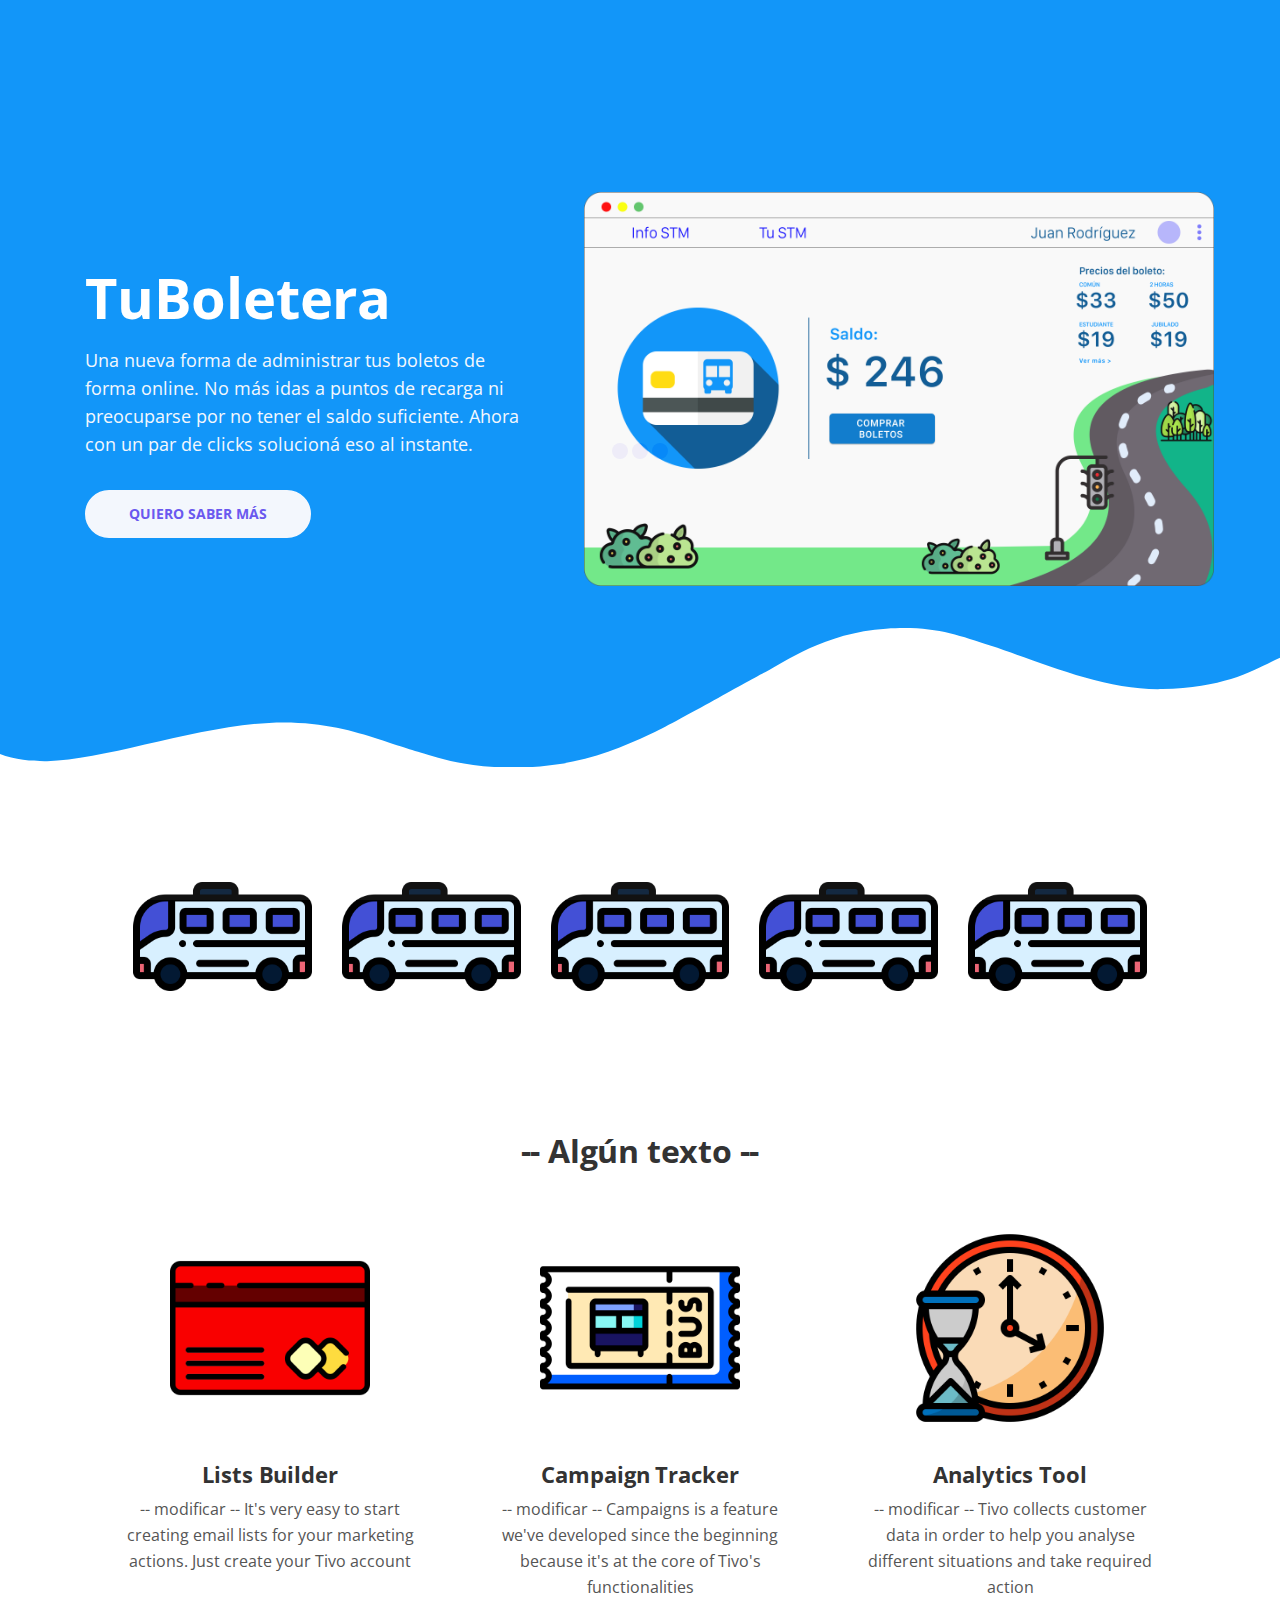
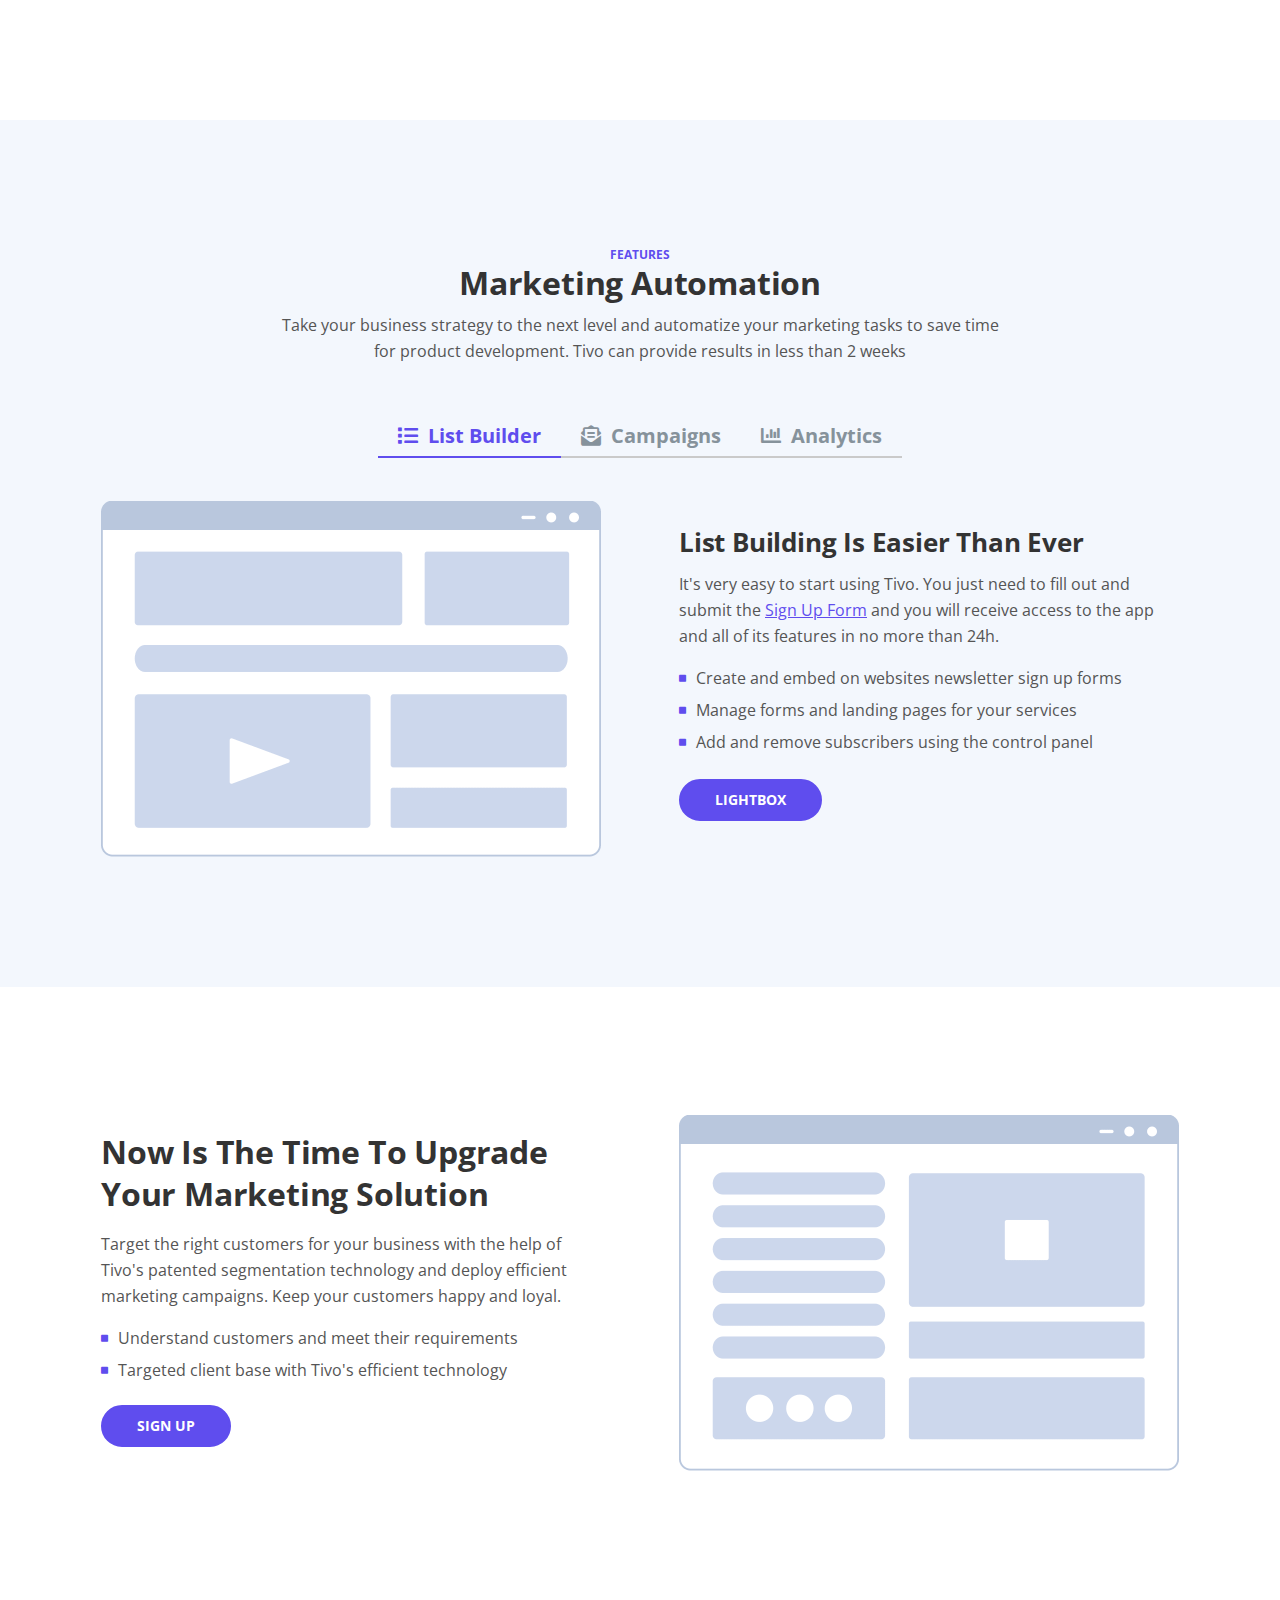
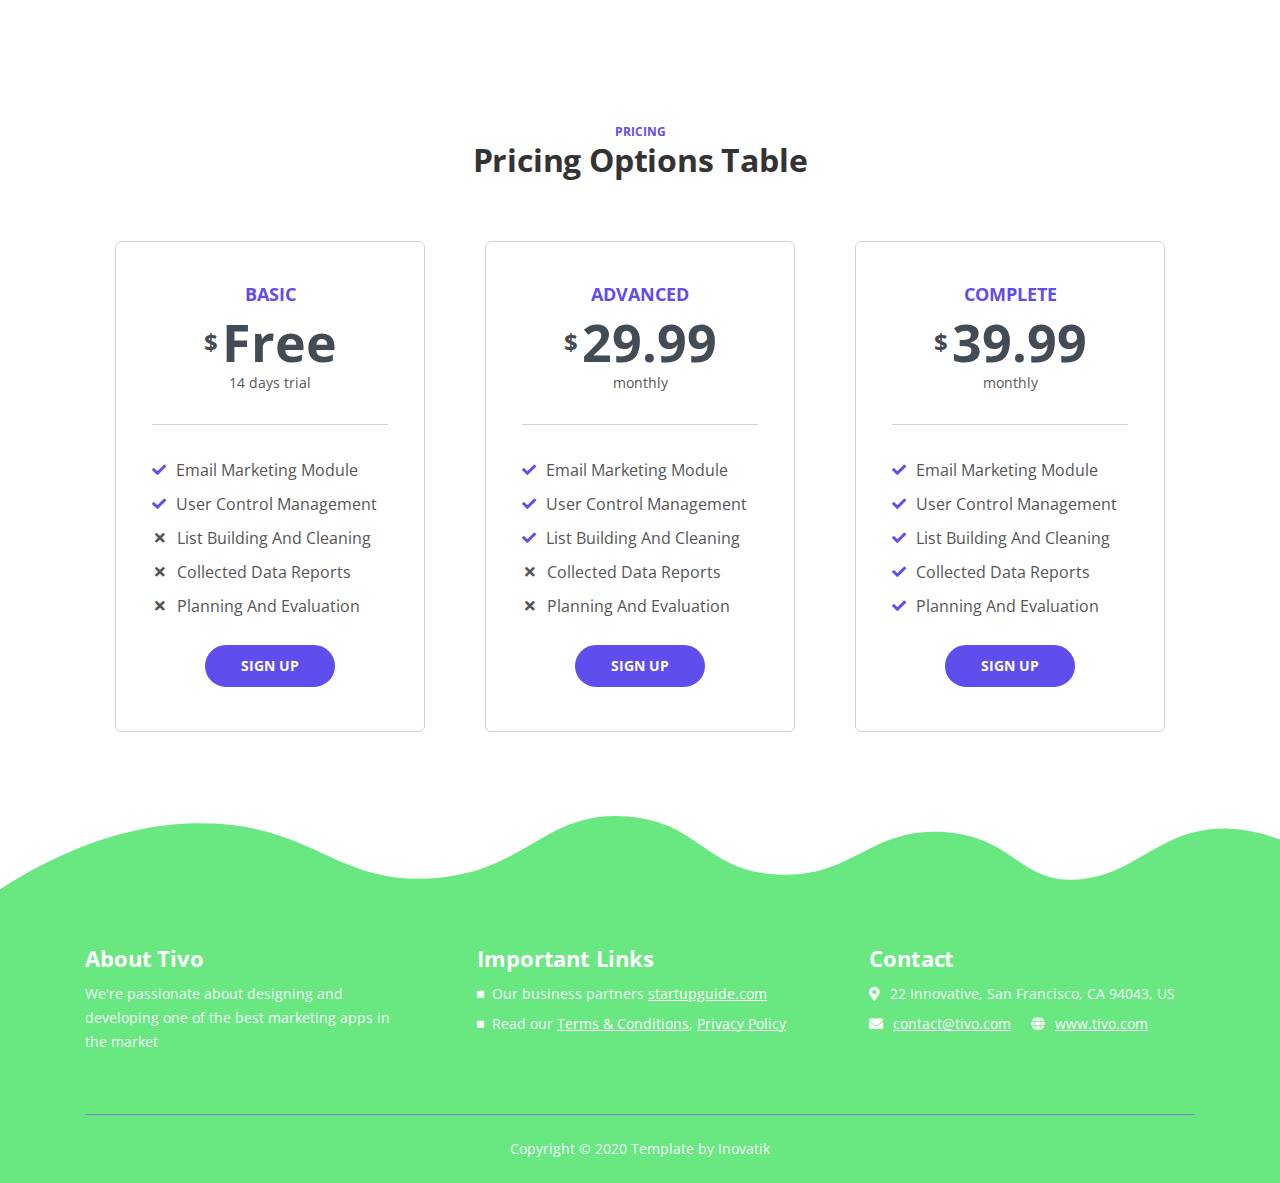
==== commit ef7bdd5b: "Change colors, descriptions n remove unsused parts" ====
--- a/index.html
+++ b/index.html
@@ -113,7 +113,7 @@
       <defs>
         <style>
           .cls-1 {
-            fill: #5f4def;
+            fill: #008FF9;
           }
         </style>
       </defs>
@@ -198,9 +198,8 @@
       <div class="container">
         <div class="row">
           <div class="col-lg-12">
-            <div class="above-heading">DESCRIPTION</div>
             <h2 class="h2-heading">
-              Marketing Automation Will Bring More Qualified Leads
+              -- Algún texto --
             </h2>
           </div>
           <!-- end of col -->
@@ -213,14 +212,14 @@
               <div class="card-image">
                 <img
                   class="img-fluid"
-                  src="images/description-1.png"
-                  alt="alternative"
+                  src="images/credit-card.png"
+                  alt="credit card"
                 />
               </div>
               <div class="card-body">
                 <h4 class="card-title">Lists Builder</h4>
                 <p>
-                  It's very easy to start creating email lists for your
+                  -- modificar -- It's very easy to start creating email lists for your
                   marketing actions. Just create your Tivo account
                 </p>
               </div>
@@ -232,14 +231,14 @@
               <div class="card-image">
                 <img
                   class="img-fluid"
-                  src="images/description-2.png"
-                  alt="alternative"
+                  src="images/bus-ticket.png"
+                  alt="bus ticket"
                 />
               </div>
               <div class="card-body">
                 <h4 class="card-title">Campaign Tracker</h4>
                 <p>
-                  Campaigns is a feature we've developed since the beginning
+                  -- modificar -- Campaigns is a feature we've developed since the beginning
                   because it's at the core of Tivo's functionalities
                 </p>
               </div>
@@ -251,14 +250,14 @@
               <div class="card-image">
                 <img
                   class="img-fluid"
-                  src="images/description-3.png"
+                  src="images/hourglass.png"
                   alt="alternative"
                 />
               </div>
               <div class="card-body">
                 <h4 class="card-title">Analytics Tool</h4>
                 <p>
-                  Tivo collects customer data in order to help you analyse
+                  -- modificar -- Tivo collects customer data in order to help you analyse
                   different situations and take required action
                 </p>
               </div>
@@ -804,49 +803,6 @@
     <!-- end of basic-1 -->
     <!-- end of details -->
 
-    <!-- Video -->
-    <div id="video" class="basic-2">
-      <div class="container">
-        <div class="row">
-          <div class="col-lg-12">
-            <!-- Video Preview -->
-            <div class="image-container">
-              <div class="video-wrapper">
-                <a
-                  class="popup-youtube"
-                  href="https://www.youtube.com/watch?v=fLCjQJCekTs"
-                  data-effect="fadeIn"
-                >
-                  <img
-                    class="img-fluid"
-                    src="images/video-image.png"
-                    alt="alternative"
-                  />
-                  <span class="video-play-button">
-                    <span></span>
-                  </span>
-                </a>
-              </div>
-              <!-- end of video-wrapper -->
-            </div>
-            <!-- end of image-container -->
-            <!-- end of video preview -->
-
-            <div class="p-heading">
-              What better way to show off Tivo marketing automation saas app
-              than presenting you some great situations of each module and tool
-              available to users in a video
-            </div>
-          </div>
-          <!-- end of col -->
-        </div>
-        <!-- end of row -->
-      </div>
-      <!-- end of container -->
-    </div>
-    <!-- end of basic-2 -->
-    <!-- end of video -->
-
     <!-- Pricing -->
     <div id="pricing" class="cards-2">
       <div class="container">
@@ -997,243 +953,6 @@
     <!-- end of cards-2 -->
     <!-- end of pricing -->
 
-    <!-- Testimonials -->
-    <div class="slider-2">
-      <div class="container">
-        <div class="row">
-          <div class="col-lg-12">
-            <!-- Text Slider -->
-            <div class="slider-container">
-              <div class="swiper-container text-slider">
-                <div class="swiper-wrapper">
-                  <!-- Slide -->
-                  <div class="swiper-slide">
-                    <div class="image-wrapper">
-                      <img
-                        class="img-fluid"
-                        src="images/testimonial-1.jpg"
-                        alt="alternative"
-                      />
-                    </div>
-                    <!-- end of image-wrapper -->
-                    <div class="text-wrapper">
-                      <div class="testimonial-text">
-                        I started to use Tivo with the free trial about a year
-                        ago and never stopped since then. It does all the
-                        repeating marketing tasks and allows me to focus on core
-                        development activities like new product research and
-                        design. I love it and recommend it to everyone.
-                      </div>
-                      <div class="testimonial-author">
-                        Jude Thorn - Online Marketer
-                      </div>
-                    </div>
-                    <!-- end of text-wrapper -->
-                  </div>
-                  <!-- end of swiper-slide -->
-                  <!-- end of slide -->
-
-                  <!-- Slide -->
-                  <div class="swiper-slide">
-                    <div class="image-wrapper">
-                      <img
-                        class="img-fluid"
-                        src="images/testimonial-2.jpg"
-                        alt="alternative"
-                      />
-                    </div>
-                    <!-- end of image-wrapper -->
-                    <div class="text-wrapper">
-                      <div class="testimonial-text">
-                        Awesome features for the money. I never thought such a
-                        low ammount of money would bring me so many leads per
-                        month. Before Tivo I used the services of an agency
-                        which cost 10x more and delivered far less. Highly
-                        recommended to marketers focused on results.
-                      </div>
-                      <div class="testimonial-author">
-                        Roy Smith - Developer
-                      </div>
-                    </div>
-                    <!-- end of text-wrapper -->
-                  </div>
-                  <!-- end of swiper-slide -->
-                  <!-- end of slide -->
-
-                  <!-- Slide -->
-                  <div class="swiper-slide">
-                    <div class="image-wrapper">
-                      <img
-                        class="img-fluid"
-                        src="images/testimonial-3.jpg"
-                        alt="alternative"
-                      />
-                    </div>
-                    <!-- end of image-wrapper -->
-                    <div class="text-wrapper">
-                      <div class="testimonial-text">
-                        Tivo is the best marketing automation app for small and
-                        medium sized business. It understands the mindset of
-                        young entrepreneurs and provides the necessary data for
-                        wise marketing decisions. Just give it a try and you
-                        will definitely not regret spending your time.
-                      </div>
-                      <div class="testimonial-author">
-                        Marsha Singer - Online Marketer
-                      </div>
-                    </div>
-                    <!-- end of text-wrapper -->
-                  </div>
-                  <!-- end of swiper-slide -->
-                  <!-- end of slide -->
-
-                  <!-- Slide -->
-                  <div class="swiper-slide">
-                    <div class="image-wrapper">
-                      <img
-                        class="img-fluid"
-                        src="images/testimonial-4.jpg"
-                        alt="alternative"
-                      />
-                    </div>
-                    <!-- end of image-wrapper -->
-                    <div class="text-wrapper">
-                      <div class="testimonial-text">
-                        Tivo is one of the greatest marketing automation apps
-                        out there. I especially love the Reporting Tools module
-                        because it gives me such a great amount of information
-                        based on little amounts of input gathered in just few
-                        weeks of light weight usage. Recommended!
-                      </div>
-                      <div class="testimonial-author">
-                        Ronda Louis - Online Marketer
-                      </div>
-                    </div>
-                    <!-- end of text-wrapper -->
-                  </div>
-                  <!-- end of swiper-slide -->
-                  <!-- end of slide -->
-                </div>
-                <!-- end of swiper-wrapper -->
-
-                <!-- Add Arrows -->
-                <div class="swiper-button-next"></div>
-                <div class="swiper-button-prev"></div>
-                <!-- end of add arrows -->
-              </div>
-              <!-- end of swiper-container -->
-            </div>
-            <!-- end of slider-container -->
-            <!-- end of text slider -->
-          </div>
-          <!-- end of col -->
-        </div>
-        <!-- end of row -->
-      </div>
-      <!-- end of container -->
-    </div>
-    <!-- end of slider-2 -->
-    <!-- end of testimonials -->
-
-    <!-- Newsletter -->
-    <div class="form">
-      <div class="container">
-        <div class="row">
-          <div class="col-lg-12">
-            <div class="text-container">
-              <div class="above-heading">NEWSLETTER</div>
-              <h2>
-                Stay Updated With The Latest News To Get More Qualified Leads
-              </h2>
-
-              <!-- Newsletter Form -->
-              <form
-                id="newsletterForm"
-                data-toggle="validator"
-                data-focus="false"
-              >
-                <div class="form-group">
-                  <input
-                    type="email"
-                    class="form-control-input"
-                    id="nemail"
-                    required
-                  />
-                  <label class="label-control" for="nemail">Email</label>
-                  <div class="help-block with-errors"></div>
-                </div>
-                <div class="form-group checkbox">
-                  <input
-                    type="checkbox"
-                    id="nterms"
-                    value="Agreed-to-Terms"
-                    required
-                  />I've read and agree to Tivo's written
-                  <a href="privacy-policy.html">Privacy Policy</a> and
-                  <a href="terms-conditions.html">Terms Conditions</a>
-                  <div class="help-block with-errors"></div>
-                </div>
-                <div class="form-group">
-                  <button type="submit" class="form-control-submit-button">
-                    SUBSCRIBE
-                  </button>
-                </div>
-                <div class="form-message">
-                  <div id="nmsgSubmit" class="h3 text-center hidden"></div>
-                </div>
-              </form>
-              <!-- end of newsletter form -->
-            </div>
-            <!-- end of text-container -->
-          </div>
-          <!-- end of col -->
-        </div>
-        <!-- end of row -->
-        <div class="row">
-          <div class="col-lg-12">
-            <div class="icon-container">
-              <span class="fa-stack">
-                <a href="#your-link">
-                  <i class="fas fa-circle fa-stack-2x"></i>
-                  <i class="fab fa-facebook-f fa-stack-1x"></i>
-                </a>
-              </span>
-              <span class="fa-stack">
-                <a href="#your-link">
-                  <i class="fas fa-circle fa-stack-2x"></i>
-                  <i class="fab fa-twitter fa-stack-1x"></i>
-                </a>
-              </span>
-              <span class="fa-stack">
-                <a href="#your-link">
-                  <i class="fas fa-circle fa-stack-2x"></i>
-                  <i class="fab fa-pinterest-p fa-stack-1x"></i>
-                </a>
-              </span>
-              <span class="fa-stack">
-                <a href="#your-link">
-                  <i class="fas fa-circle fa-stack-2x"></i>
-                  <i class="fab fa-instagram fa-stack-1x"></i>
-                </a>
-              </span>
-              <span class="fa-stack">
-                <a href="#your-link">
-                  <i class="fas fa-circle fa-stack-2x"></i>
-                  <i class="fab fa-linkedin-in fa-stack-1x"></i>
-                </a>
-              </span>
-            </div>
-            <!-- end of col -->
-          </div>
-          <!-- end of col -->
-        </div>
-        <!-- end of row -->
-      </div>
-      <!-- end of container -->
-    </div>
-    <!-- end of form -->
-    <!-- end of newsletter -->
-
     <!-- Footer -->
     <svg
       class="footer-frame"
@@ -1245,7 +964,7 @@
       <defs>
         <style>
           .cls-2 {
-            fill: #5f4def;
+            fill: #69E781;
           }
         </style>
       </defs>
--- a/css/styles.css
+++ b/css/styles.css
@@ -105,15 +105,6 @@
 	margin-bottom: 3.25rem;
 }
 
-.testimonial-text {
-	font: italic 400 1rem/1.625rem "Open Sans", sans-serif;
-}
-
-.testimonial-author {
-	font: 700 1rem/1.625rem "Open Sans", sans-serif;
-	letter-spacing: -0.1px;
-}
-
 .li-space-lg li {
 	margin-bottom: 0.375rem;
 }
@@ -782,7 +773,7 @@
 /*    04. Header     */
 /*********************/
 .header {
-	background-color: #5f4dee;
+	background-color: #008FF9;
 }
 
 .header .header-content {
@@ -1111,74 +1102,6 @@
 	border-radius: 0.75rem;
 }
 
-.basic-2 .video-wrapper {
-	position: relative;
-}
-
-/* Video Play Button */
-.basic-2 .video-play-button {
-	position: absolute;
-	z-index: 10;
-	top: 50%;
-	left: 50%;
-	display: block;
-	box-sizing: content-box;
-	width: 2rem;
-	height: 2.75rem;
-	padding: 1.125rem 1.25rem 1.125rem 1.75rem;
-	border-radius: 50%;
-	-webkit-transform: translateX(-50%) translateY(-50%);
-	-ms-transform: translateX(-50%) translateY(-50%);
-	transform: translateX(-50%) translateY(-50%);
-}
-  
-.basic-2 .video-play-button:before {
-	content: "";
-	position: absolute;
-	z-index: 0;
-	top: 50%;
-	left: 50%;
-	display: block;
-	width: 4.75rem;
-	height: 4.75rem;
-	border-radius: 50%;
-	background: #5f4dee;
-	animation: pulse-border 1500ms ease-out infinite;
-	-webkit-transform: translateX(-50%) translateY(-50%);
-	-ms-transform: translateX(-50%) translateY(-50%);
-	transform: translateX(-50%) translateY(-50%);
-}
-  
-.basic-2 .video-play-button:after {
-	content: "";
-	position: absolute;
-	z-index: 1;
-	top: 50%;
-	left: 50%;
-	display: block;
-	width: 4.375rem;
-	height: 4.375rem;
-	border-radius: 50%;
-	background: #5f4dee;
-	transition: all 200ms;
-	-webkit-transform: translateX(-50%) translateY(-50%);
-	-ms-transform: translateX(-50%) translateY(-50%);
-	transform: translateX(-50%) translateY(-50%);
-}
-  
-.basic-2 .video-play-button span {
-	position: relative;
-	display: block;
-	z-index: 3;
-	top: 0.375rem;
-	left: 0.25rem;
-	width: 0;
-	height: 0;
-	border-left: 1.625rem solid #fff;
-	border-top: 1rem solid transparent;
-	border-bottom: 1rem solid transparent;
-}
-  
 @keyframes pulse-border {
 	0% {
 		transform: translateX(-50%) translateY(-50%) translateZ(0) scale(1);
@@ -1404,7 +1327,7 @@
 .footer {
 	padding-top: 3rem;
 	padding-bottom: 0.5rem;
-	background-color: #5f4dee;
+	background-color: #69E781;
 }
 
 .footer .footer-col {
@@ -1453,7 +1376,7 @@
 .copyright {
 	padding-top: 1rem;
 	padding-bottom: 0.375rem;
-	background-color: #5f4dee;
+	background-color: #69E781;
 	text-align: center;
 }
 
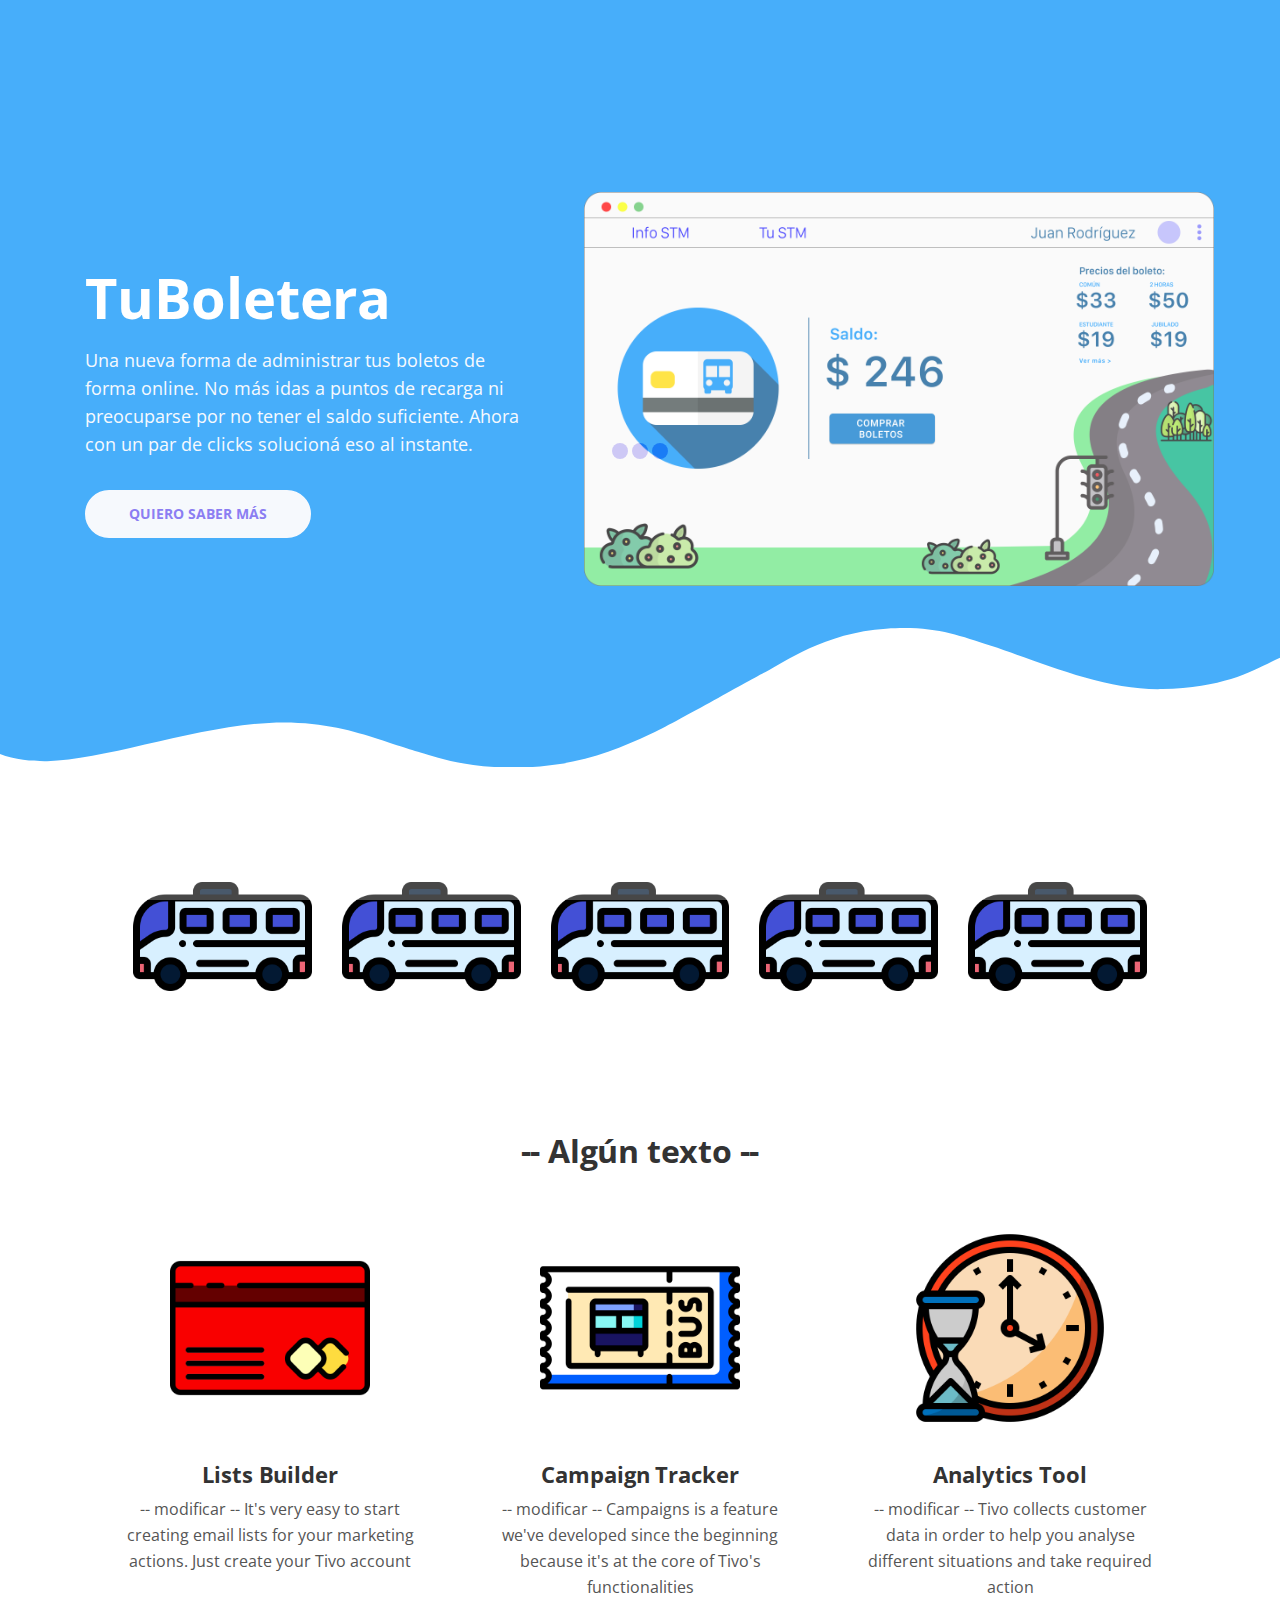
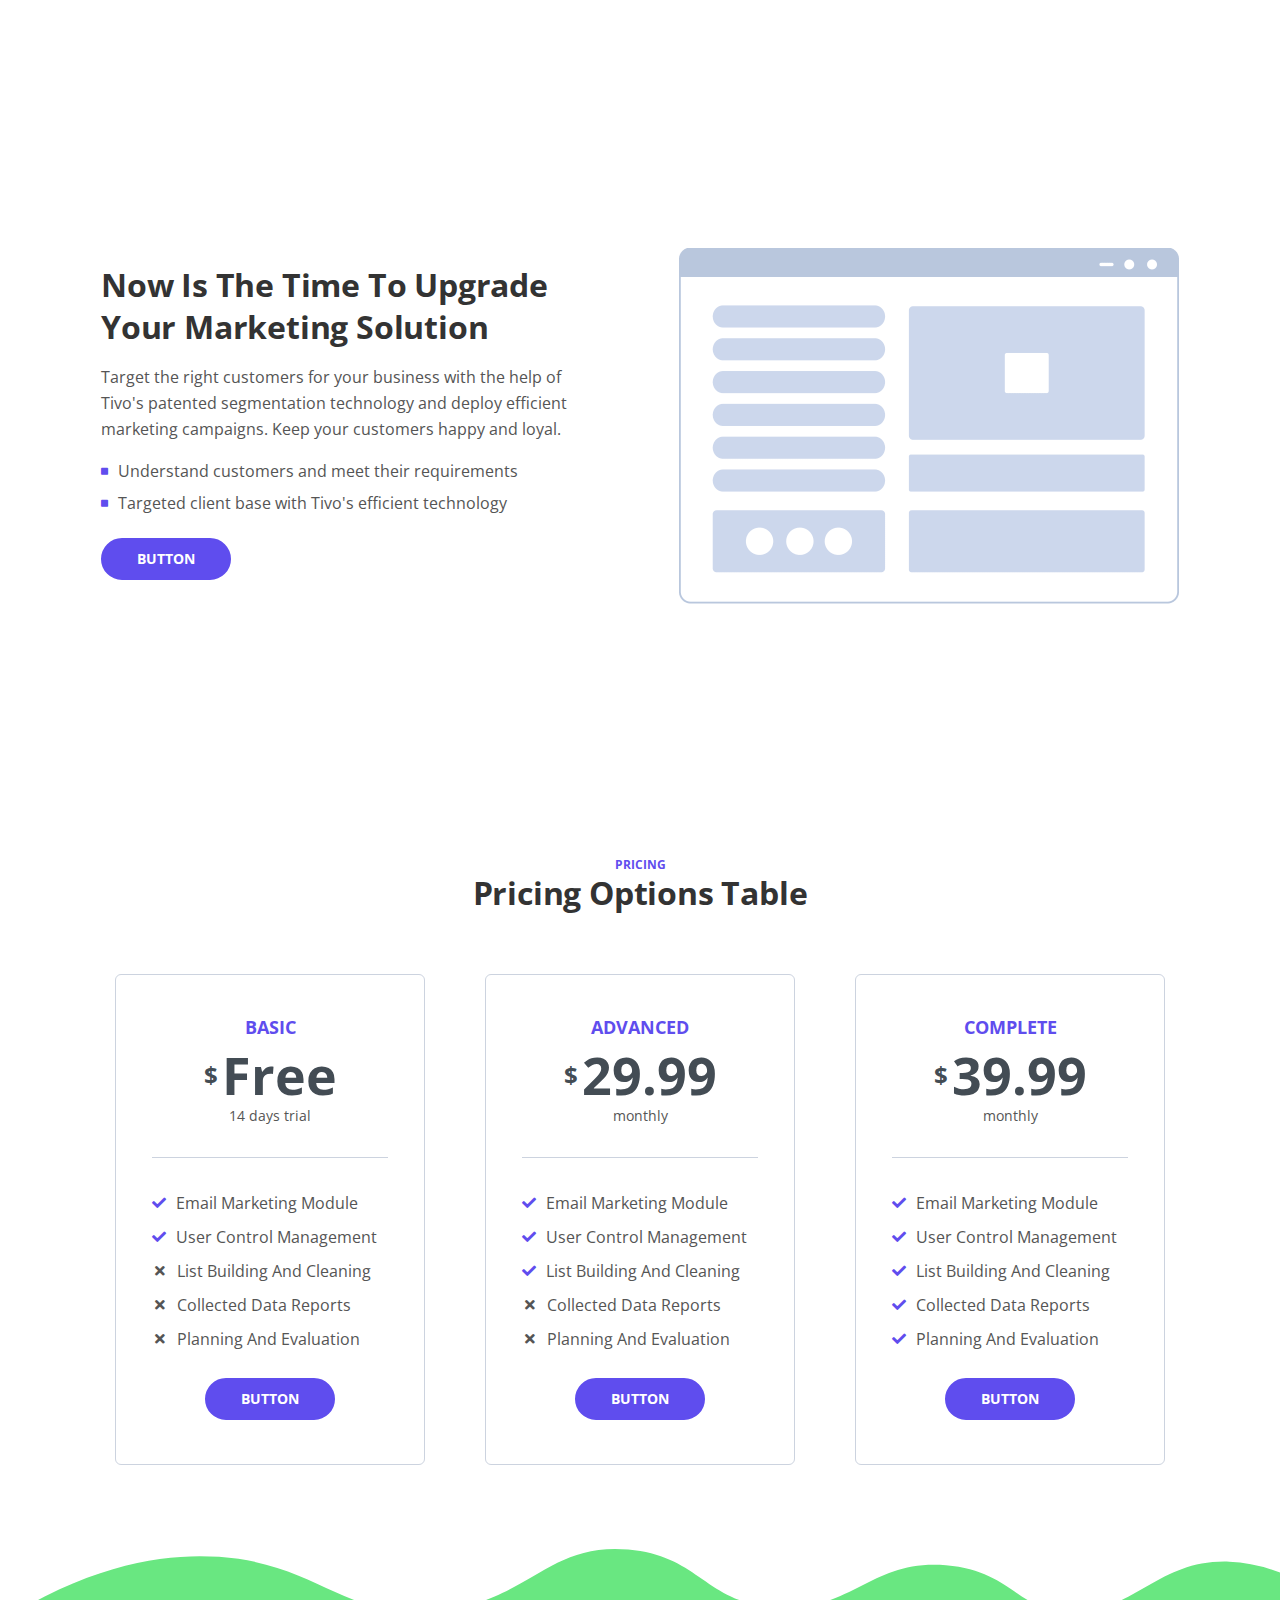
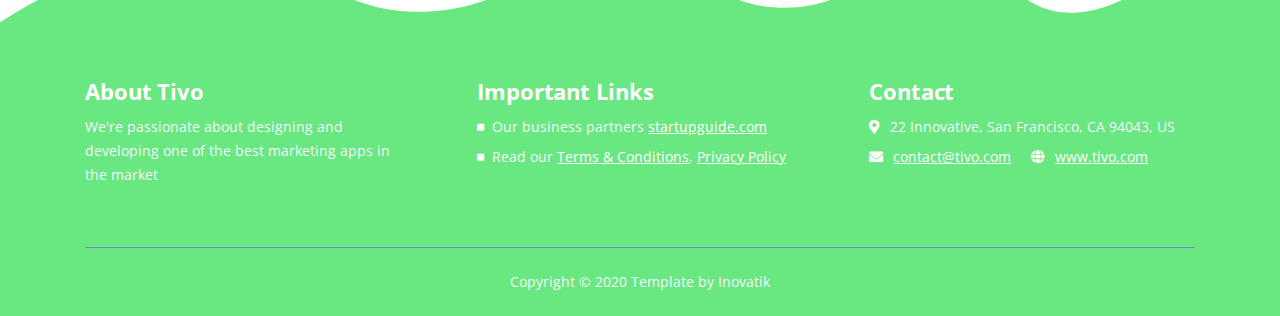
==== commit 79cc6dd2: "Remove unused php and html" ====
--- a/index.html
+++ b/index.html
@@ -74,7 +74,7 @@
                   saldo suficiente. Ahora con un par de clicks solucioná eso al
                   instante.
                 </p>
-                <a class="btn-solid-lg page-scroll" href="sign-up.html"
+                <a class="btn-solid-lg page-scroll" href=""
                   >QUIERO SABER MÁS</a
                 >
               </div>
@@ -273,275 +273,6 @@
     <!-- end of cards-1 -->
     <!-- end of description -->
 
-    <!-- Features -->
-    <div id="features" class="tabs">
-      <div class="container">
-        <div class="row">
-          <div class="col-lg-12">
-            <div class="above-heading">FEATURES</div>
-            <h2 class="h2-heading">Marketing Automation</h2>
-            <p class="p-heading">
-              Take your business strategy to the next level and automatize your
-              marketing tasks to save time for product development. Tivo can
-              provide results in less than 2 weeks
-            </p>
-          </div>
-          <!-- end of col -->
-        </div>
-        <!-- end of row -->
-        <div class="row">
-          <div class="col-lg-12">
-            <!-- Tabs Links -->
-            <ul class="nav nav-tabs" id="argoTabs" role="tablist">
-              <li class="nav-item">
-                <a
-                  class="nav-link active"
-                  id="nav-tab-1"
-                  data-toggle="tab"
-                  href="#tab-1"
-                  role="tab"
-                  aria-controls="tab-1"
-                  aria-selected="true"
-                  ><i class="fas fa-list"></i>List Builder</a
-                >
-              </li>
-              <li class="nav-item">
-                <a
-                  class="nav-link"
-                  id="nav-tab-2"
-                  data-toggle="tab"
-                  href="#tab-2"
-                  role="tab"
-                  aria-controls="tab-2"
-                  aria-selected="false"
-                  ><i class="fas fa-envelope-open-text"></i>Campaigns</a
-                >
-              </li>
-              <li class="nav-item">
-                <a
-                  class="nav-link"
-                  id="nav-tab-3"
-                  data-toggle="tab"
-                  href="#tab-3"
-                  role="tab"
-                  aria-controls="tab-3"
-                  aria-selected="false"
-                  ><i class="fas fa-chart-bar"></i>Analytics</a
-                >
-              </li>
-            </ul>
-            <!-- end of tabs links -->
-
-            <!-- Tabs Content -->
-            <div class="tab-content" id="argoTabsContent">
-              <!-- Tab -->
-              <div
-                class="tab-pane fade show active"
-                id="tab-1"
-                role="tabpanel"
-                aria-labelledby="tab-1"
-              >
-                <div class="row">
-                  <div class="col-lg-6">
-                    <div class="image-container">
-                      <img
-                        class="img-fluid"
-                        src="images/features-1.png"
-                        alt="alternative"
-                      />
-                    </div>
-                    <!-- end of image-container -->
-                  </div>
-                  <!-- end of col -->
-                  <div class="col-lg-6">
-                    <div class="text-container">
-                      <h3>List Building Is Easier Than Ever</h3>
-                      <p>
-                        It's very easy to start using Tivo. You just need to
-                        fill out and submit the
-                        <a class="blue page-scroll" href="sign-up.html"
-                          >Sign Up Form</a
-                        >
-                        and you will receive access to the app and all of its
-                        features in no more than 24h.
-                      </p>
-                      <ul class="list-unstyled li-space-lg">
-                        <li class="media">
-                          <i class="fas fa-square"></i>
-                          <div class="media-body">
-                            Create and embed on websites newsletter sign up
-                            forms
-                          </div>
-                        </li>
-                        <li class="media">
-                          <i class="fas fa-square"></i>
-                          <div class="media-body">
-                            Manage forms and landing pages for your services
-                          </div>
-                        </li>
-                        <li class="media">
-                          <i class="fas fa-square"></i>
-                          <div class="media-body">
-                            Add and remove subscribers using the control panel
-                          </div>
-                        </li>
-                      </ul>
-                      <a
-                        class="btn-solid-reg popup-with-move-anim"
-                        href="#details-lightbox-1"
-                        >LIGHTBOX</a
-                      >
-                    </div>
-                    <!-- end of text-container -->
-                  </div>
-                  <!-- end of col -->
-                </div>
-                <!-- end of row -->
-              </div>
-              <!-- end of tab-pane -->
-              <!-- end of tab -->
-
-              <!-- Tab -->
-              <div
-                class="tab-pane fade"
-                id="tab-2"
-                role="tabpanel"
-                aria-labelledby="tab-2"
-              >
-                <div class="row">
-                  <div class="col-lg-6">
-                    <div class="image-container">
-                      <img
-                        class="img-fluid"
-                        src="images/features-2.png"
-                        alt="alternative"
-                      />
-                    </div>
-                    <!-- end of image-container -->
-                  </div>
-                  <!-- end of col -->
-                  <div class="col-lg-6">
-                    <div class="text-container">
-                      <h3>Campaigns Monitoring Tools</h3>
-                      <p>
-                        Campaigns monitoring is a feature we've developed since
-                        the beginning because it's at the core of Tivo and
-                        basically to any marketing activity focused on results.
-                      </p>
-                      <ul class="list-unstyled li-space-lg">
-                        <li class="media">
-                          <i class="fas fa-square"></i>
-                          <div class="media-body">
-                            Easily plan campaigns and schedule their starting
-                            date
-                          </div>
-                        </li>
-                        <li class="media">
-                          <i class="fas fa-square"></i>
-                          <div class="media-body">
-                            Start campaigns and follow their evolution closely
-                          </div>
-                        </li>
-                        <li class="media">
-                          <i class="fas fa-square"></i>
-                          <div class="media-body">
-                            Evaluate campaign results and optimize future
-                            actions
-                          </div>
-                        </li>
-                      </ul>
-                      <a
-                        class="btn-solid-reg popup-with-move-anim"
-                        href="#details-lightbox-2"
-                        >LIGHTBOX</a
-                      >
-                    </div>
-                    <!-- end of text-container -->
-                  </div>
-                  <!-- end of col -->
-                </div>
-                <!-- end of row -->
-              </div>
-              <!-- end of tab-pane -->
-              <!-- end of tab -->
-
-              <!-- Tab -->
-              <div
-                class="tab-pane fade"
-                id="tab-3"
-                role="tabpanel"
-                aria-labelledby="tab-3"
-              >
-                <div class="row">
-                  <div class="col-lg-6">
-                    <div class="image-container">
-                      <img
-                        class="img-fluid"
-                        src="images/features-3.png"
-                        alt="alternative"
-                      />
-                    </div>
-                    <!-- end of image-container -->
-                  </div>
-                  <!-- end of col -->
-                  <div class="col-lg-6">
-                    <div class="text-container">
-                      <h3>Analytics Control Panel</h3>
-                      <p>
-                        Analytics control panel is important for every marketing
-                        team so it's beed implemented from the begging and
-                        designed to produce reports based on very little input
-                        information.
-                      </p>
-                      <ul class="list-unstyled li-space-lg">
-                        <li class="media">
-                          <i class="fas fa-square"></i>
-                          <div class="media-body">
-                            If you set it up correctly you will get acces to
-                            great intel
-                          </div>
-                        </li>
-                        <li class="media">
-                          <i class="fas fa-square"></i>
-                          <div class="media-body">
-                            Easy to integrate in your websites and landing pages
-                          </div>
-                        </li>
-                        <li class="media">
-                          <i class="fas fa-square"></i>
-                          <div class="media-body">
-                            The generated reports are important for your
-                            strategy
-                          </div>
-                        </li>
-                      </ul>
-                      <a
-                        class="btn-solid-reg popup-with-move-anim"
-                        href="#details-lightbox-3"
-                        >LIGHTBOX</a
-                      >
-                    </div>
-                    <!-- end of text-container -->
-                  </div>
-                  <!-- end of col -->
-                </div>
-                <!-- end of row -->
-              </div>
-              <!-- end of tab-pane -->
-              <!-- end of tab -->
-            </div>
-            <!-- end of tab content -->
-            <!-- end of tabs content -->
-          </div>
-          <!-- end of col -->
-        </div>
-        <!-- end of row -->
-      </div>
-      <!-- end of container -->
-    </div>
-    <!-- end of tabs -->
-    <!-- end of features -->
-
     <!-- Details Lightboxes -->
     <!-- Details Lightbox 1 -->
     <div
@@ -598,7 +329,7 @@
                 <div class="media-body">Fast email checking</div>
               </li>
             </ul>
-            <a class="btn-solid-reg mfp-close" href="sign-up.html">SIGN UP</a>
+            <a class="btn-solid-reg mfp-close" href="">BUTTON</a>
             <a class="btn-outline-reg mfp-close as-button" href="#screenshots"
               >BACK</a
             >
@@ -667,7 +398,7 @@
                 <div class="media-body">Fast email checking</div>
               </li>
             </ul>
-            <a class="btn-solid-reg mfp-close" href="sign-up.html">SIGN UP</a>
+            <a class="btn-solid-reg mfp-close" href="">BUTTON</a>
             <a class="btn-outline-reg mfp-close as-button" href="#screenshots"
               >BACK</a
             >
@@ -736,7 +467,7 @@
                 <div class="media-body">Fast email checking</div>
               </li>
             </ul>
-            <a class="btn-solid-reg mfp-close" href="sign-up.html">SIGN UP</a>
+            <a class="btn-solid-reg mfp-close" href="">BUTTON</a>
             <a class="btn-outline-reg mfp-close as-button" href="#screenshots"
               >BACK</a
             >
@@ -777,8 +508,8 @@
                   </div>
                 </li>
               </ul>
-              <a class="btn-solid-reg page-scroll" href="sign-up.html"
-                >SIGN UP</a
+              <a class="btn-solid-reg page-scroll" href=""
+                >BUTTON</a
               >
             </div>
             <!-- end of text-container -->
@@ -848,8 +579,8 @@
                   </li>
                 </ul>
                 <div class="button-wrapper">
-                  <a class="btn-solid-reg page-scroll" href="sign-up.html"
-                    >SIGN UP</a
+                  <a class="btn-solid-reg page-scroll" href=""
+                    >BUTTON</a
                   >
                 </div>
               </div>
@@ -890,8 +621,8 @@
                   </li>
                 </ul>
                 <div class="button-wrapper">
-                  <a class="btn-solid-reg page-scroll" href="sign-up.html"
-                    >SIGN UP</a
+                  <a class="btn-solid-reg page-scroll" href=""
+                    >BUTTON</a
                   >
                 </div>
               </div>
@@ -935,8 +666,8 @@
                   </li>
                 </ul>
                 <div class="button-wrapper">
-                  <a class="btn-solid-reg page-scroll" href="sign-up.html"
-                    >SIGN UP</a
+                  <a class="btn-solid-reg page-scroll" href=""
+                    >BUTTON</a
                   >
                 </div>
               </div>
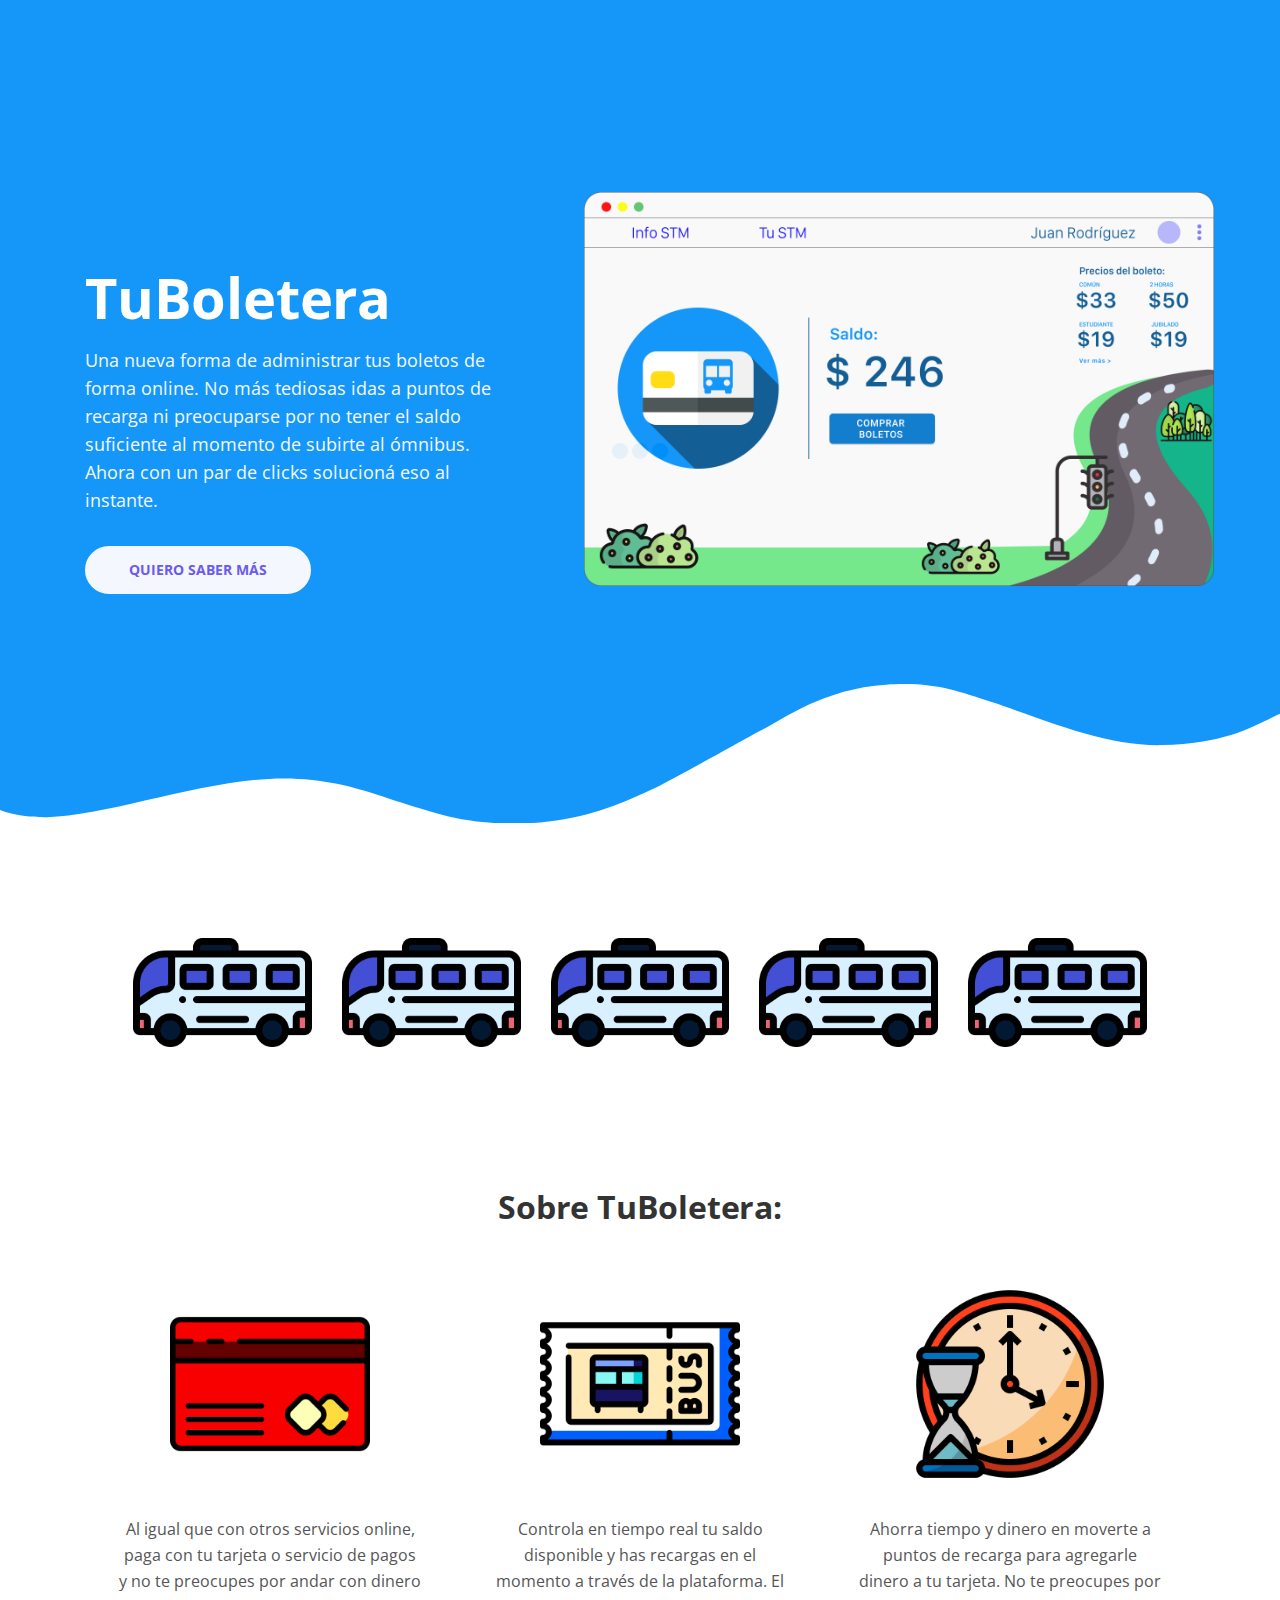
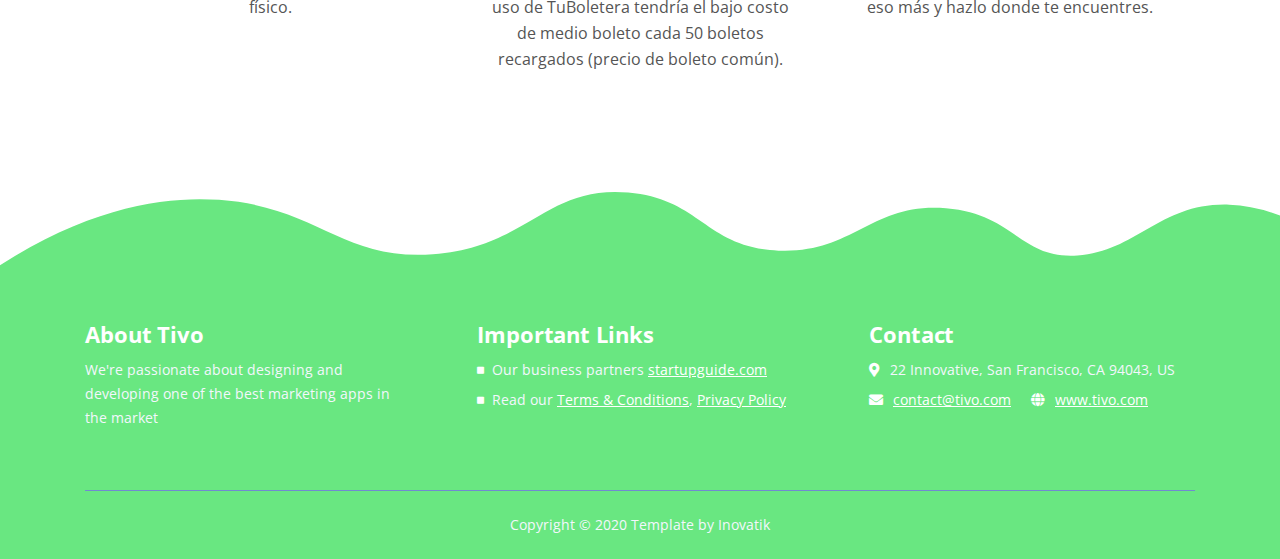
==== commit 448bbd73: "Modified messages and removed unused parts" ====
--- a/index.html
+++ b/index.html
@@ -70,13 +70,11 @@
                 <h1>TuBoletera</h1>
                 <p class="p-large">
                   Una nueva forma de administrar tus boletos de forma online. No
-                  más idas a puntos de recarga ni preocuparse por no tener el
-                  saldo suficiente. Ahora con un par de clicks solucioná eso al
-                  instante.
+                  más tediosas idas a puntos de recarga ni preocuparse por no
+                  tener el saldo suficiente al momento de subirte al ómnibus.
+                  Ahora con un par de clicks solucioná eso al instante.
                 </p>
-                <a class="btn-solid-lg page-scroll" href=""
-                  >QUIERO SABER MÁS</a
-                >
+                <a class="btn-solid-lg page-scroll" href="">QUIERO SABER MÁS</a>
               </div>
               <!-- end of text-container -->
             </div>
@@ -113,7 +111,7 @@
       <defs>
         <style>
           .cls-1 {
-            fill: #008FF9;
+            fill: #008ff9;
           }
         </style>
       </defs>
@@ -199,7 +197,7 @@
         <div class="row">
           <div class="col-lg-12">
             <h2 class="h2-heading">
-              -- Algún texto --
+              Sobre TuBoletera:
             </h2>
           </div>
           <!-- end of col -->
@@ -217,10 +215,10 @@
                 />
               </div>
               <div class="card-body">
-                <h4 class="card-title">Lists Builder</h4>
                 <p>
-                  -- modificar -- It's very easy to start creating email lists for your
-                  marketing actions. Just create your Tivo account
+                  Al igual que con otros servicios online, paga con tu tarjeta o
+                  servicio de pagos y no te preocupes por andar con dinero
+                  físico.
                 </p>
               </div>
             </div>
@@ -236,10 +234,10 @@
                 />
               </div>
               <div class="card-body">
-                <h4 class="card-title">Campaign Tracker</h4>
                 <p>
-                  -- modificar -- Campaigns is a feature we've developed since the beginning
-                  because it's at the core of Tivo's functionalities
+                  Controla en tiempo real tu saldo disponible y has recargas en
+                  el momento a través de la plataforma. El uso de TuBoletera tendría el bajo costo de medio
+                  boleto cada 50 boletos recargados (precio de boleto común).
                 </p>
               </div>
             </div>
@@ -255,10 +253,9 @@
                 />
               </div>
               <div class="card-body">
-                <h4 class="card-title">Analytics Tool</h4>
                 <p>
-                  -- modificar -- Tivo collects customer data in order to help you analyse
-                  different situations and take required action
+                  Ahorra tiempo y dinero en moverte a puntos de recarga para agregarle 
+                  dinero a tu tarjeta. No te preocupes por eso más y hazlo donde te encuentres.
                 </p>
               </div>
             </div>
@@ -272,417 +269,6 @@
     </div>
     <!-- end of cards-1 -->
     <!-- end of description -->
-
-    <!-- Details Lightboxes -->
-    <!-- Details Lightbox 1 -->
-    <div
-      id="details-lightbox-1"
-      class="lightbox-basic zoom-anim-dialog mfp-hide"
-    >
-      <div class="container">
-        <div class="row">
-          <button title="Close (Esc)" type="button" class="mfp-close x-button">
-            ×
-          </button>
-          <div class="col-lg-8">
-            <div class="image-container">
-              <img
-                class="img-fluid"
-                src="images/details-lightbox.png"
-                alt="alternative"
-              />
-            </div>
-            <!-- end of image-container -->
-          </div>
-          <!-- end of col -->
-          <div class="col-lg-4">
-            <h3>List Building</h3>
-            <hr />
-            <h5>Core service</h5>
-            <p>
-              It's very easy to start using Tivo. You just need to fill out and
-              submit the Sign Up Form and you will receive access to the app.
-            </p>
-            <ul class="list-unstyled li-space-lg">
-              <li class="media">
-                <i class="fas fa-square"></i>
-                <div class="media-body">List building framework</div>
-              </li>
-              <li class="media">
-                <i class="fas fa-square"></i>
-                <div class="media-body">Easy database browsing</div>
-              </li>
-              <li class="media">
-                <i class="fas fa-square"></i>
-                <div class="media-body">User administration</div>
-              </li>
-              <li class="media">
-                <i class="fas fa-square"></i>
-                <div class="media-body">Automate user signup</div>
-              </li>
-              <li class="media">
-                <i class="fas fa-square"></i>
-                <div class="media-body">Quick formatting tools</div>
-              </li>
-              <li class="media">
-                <i class="fas fa-square"></i>
-                <div class="media-body">Fast email checking</div>
-              </li>
-            </ul>
-            <a class="btn-solid-reg mfp-close" href="">BUTTON</a>
-            <a class="btn-outline-reg mfp-close as-button" href="#screenshots"
-              >BACK</a
-            >
-          </div>
-          <!-- end of col -->
-        </div>
-        <!-- end of row -->
-      </div>
-      <!-- end of container -->
-    </div>
-    <!-- end of lightbox-basic -->
-    <!-- end of details lightbox 1 -->
-
-    <!-- Details Lightbox 2 -->
-    <div
-      id="details-lightbox-2"
-      class="lightbox-basic zoom-anim-dialog mfp-hide"
-    >
-      <div class="container">
-        <div class="row">
-          <button title="Close (Esc)" type="button" class="mfp-close x-button">
-            ×
-          </button>
-          <div class="col-lg-8">
-            <div class="image-container">
-              <img
-                class="img-fluid"
-                src="images/details-lightbox.png"
-                alt="alternative"
-              />
-            </div>
-            <!-- end of image-container -->
-          </div>
-          <!-- end of col -->
-          <div class="col-lg-4">
-            <h3>Campaign Monitoring</h3>
-            <hr />
-            <h5>Core service</h5>
-            <p>
-              It's very easy to start using Tivo. You just need to fill out and
-              submit the Sign Up Form and you will receive access to the app.
-            </p>
-            <ul class="list-unstyled li-space-lg">
-              <li class="media">
-                <i class="fas fa-square"></i>
-                <div class="media-body">List building framework</div>
-              </li>
-              <li class="media">
-                <i class="fas fa-square"></i>
-                <div class="media-body">Easy database browsing</div>
-              </li>
-              <li class="media">
-                <i class="fas fa-square"></i>
-                <div class="media-body">User administration</div>
-              </li>
-              <li class="media">
-                <i class="fas fa-square"></i>
-                <div class="media-body">Automate user signup</div>
-              </li>
-              <li class="media">
-                <i class="fas fa-square"></i>
-                <div class="media-body">Quick formatting tools</div>
-              </li>
-              <li class="media">
-                <i class="fas fa-square"></i>
-                <div class="media-body">Fast email checking</div>
-              </li>
-            </ul>
-            <a class="btn-solid-reg mfp-close" href="">BUTTON</a>
-            <a class="btn-outline-reg mfp-close as-button" href="#screenshots"
-              >BACK</a
-            >
-          </div>
-          <!-- end of col -->
-        </div>
-        <!-- end of row -->
-      </div>
-      <!-- end of container -->
-    </div>
-    <!-- end of lightbox-basic -->
-    <!-- end of details lightbox 2 -->
-
-    <!-- Details Lightbox 3 -->
-    <div
-      id="details-lightbox-3"
-      class="lightbox-basic zoom-anim-dialog mfp-hide"
-    >
-      <div class="container">
-        <div class="row">
-          <button title="Close (Esc)" type="button" class="mfp-close x-button">
-            ×
-          </button>
-          <div class="col-lg-8">
-            <div class="image-container">
-              <img
-                class="img-fluid"
-                src="images/details-lightbox.png"
-                alt="alternative"
-              />
-            </div>
-            <!-- end of image-container -->
-          </div>
-          <!-- end of col -->
-          <div class="col-lg-4">
-            <h3>Analytics Tools</h3>
-            <hr />
-            <h5>Core service</h5>
-            <p>
-              It's very easy to start using Tivo. You just need to fill out and
-              submit the Sign Up Form and you will receive access to the app.
-            </p>
-            <ul class="list-unstyled li-space-lg">
-              <li class="media">
-                <i class="fas fa-square"></i>
-                <div class="media-body">List building framework</div>
-              </li>
-              <li class="media">
-                <i class="fas fa-square"></i>
-                <div class="media-body">Easy database browsing</div>
-              </li>
-              <li class="media">
-                <i class="fas fa-square"></i>
-                <div class="media-body">User administration</div>
-              </li>
-              <li class="media">
-                <i class="fas fa-square"></i>
-                <div class="media-body">Automate user signup</div>
-              </li>
-              <li class="media">
-                <i class="fas fa-square"></i>
-                <div class="media-body">Quick formatting tools</div>
-              </li>
-              <li class="media">
-                <i class="fas fa-square"></i>
-                <div class="media-body">Fast email checking</div>
-              </li>
-            </ul>
-            <a class="btn-solid-reg mfp-close" href="">BUTTON</a>
-            <a class="btn-outline-reg mfp-close as-button" href="#screenshots"
-              >BACK</a
-            >
-          </div>
-          <!-- end of col -->
-        </div>
-        <!-- end of row -->
-      </div>
-      <!-- end of container -->
-    </div>
-    <!-- end of lightbox-basic -->
-    <!-- end of details lightbox 3 -->
-    <!-- end of details lightboxes -->
-
-    <!-- Details -->
-    <div id="details" class="basic-1">
-      <div class="container">
-        <div class="row">
-          <div class="col-lg-6">
-            <div class="text-container">
-              <h2>Now Is The Time To Upgrade Your Marketing Solution</h2>
-              <p>
-                Target the right customers for your business with the help of
-                Tivo's patented segmentation technology and deploy efficient
-                marketing campaigns. Keep your customers happy and loyal.
-              </p>
-              <ul class="list-unstyled li-space-lg">
-                <li class="media">
-                  <i class="fas fa-square"></i>
-                  <div class="media-body">
-                    Understand customers and meet their requirements
-                  </div>
-                </li>
-                <li class="media">
-                  <i class="fas fa-square"></i>
-                  <div class="media-body">
-                    Targeted client base with Tivo's efficient technology
-                  </div>
-                </li>
-              </ul>
-              <a class="btn-solid-reg page-scroll" href=""
-                >BUTTON</a
-              >
-            </div>
-            <!-- end of text-container -->
-          </div>
-          <!-- end of col -->
-          <div class="col-lg-6">
-            <div class="image-container">
-              <img
-                class="img-fluid"
-                src="images/details.png"
-                alt="alternative"
-              />
-            </div>
-            <!-- end of image-container -->
-          </div>
-          <!-- end of col -->
-        </div>
-        <!-- end of row -->
-      </div>
-      <!-- end of container -->
-    </div>
-    <!-- end of basic-1 -->
-    <!-- end of details -->
-
-    <!-- Pricing -->
-    <div id="pricing" class="cards-2">
-      <div class="container">
-        <div class="row">
-          <div class="col-lg-12">
-            <div class="above-heading">PRICING</div>
-            <h2 class="h2-heading">Pricing Options Table</h2>
-          </div>
-          <!-- end of col -->
-        </div>
-        <!-- end of row -->
-        <div class="row">
-          <div class="col-lg-12">
-            <!-- Card-->
-            <div class="card">
-              <div class="card-body">
-                <div class="card-title">BASIC</div>
-                <div class="price">
-                  <span class="currency">$</span><span class="value">Free</span>
-                </div>
-                <div class="frequency">14 days trial</div>
-                <div class="divider"></div>
-                <ul class="list-unstyled li-space-lg">
-                  <li class="media">
-                    <i class="fas fa-check"></i>
-                    <div class="media-body">Email Marketing Module</div>
-                  </li>
-                  <li class="media">
-                    <i class="fas fa-check"></i>
-                    <div class="media-body">User Control Management</div>
-                  </li>
-                  <li class="media">
-                    <i class="fas fa-times"></i>
-                    <div class="media-body">List Building And Cleaning</div>
-                  </li>
-                  <li class="media">
-                    <i class="fas fa-times"></i>
-                    <div class="media-body">Collected Data Reports</div>
-                  </li>
-                  <li class="media">
-                    <i class="fas fa-times"></i>
-                    <div class="media-body">Planning And Evaluation</div>
-                  </li>
-                </ul>
-                <div class="button-wrapper">
-                  <a class="btn-solid-reg page-scroll" href=""
-                    >BUTTON</a
-                  >
-                </div>
-              </div>
-            </div>
-            <!-- end of card -->
-            <!-- end of card -->
-
-            <!-- Card-->
-            <div class="card">
-              <div class="card-body">
-                <div class="card-title">ADVANCED</div>
-                <div class="price">
-                  <span class="currency">$</span
-                  ><span class="value">29.99</span>
-                </div>
-                <div class="frequency">monthly</div>
-                <div class="divider"></div>
-                <ul class="list-unstyled li-space-lg">
-                  <li class="media">
-                    <i class="fas fa-check"></i>
-                    <div class="media-body">Email Marketing Module</div>
-                  </li>
-                  <li class="media">
-                    <i class="fas fa-check"></i>
-                    <div class="media-body">User Control Management</div>
-                  </li>
-                  <li class="media">
-                    <i class="fas fa-check"></i>
-                    <div class="media-body">List Building And Cleaning</div>
-                  </li>
-                  <li class="media">
-                    <i class="fas fa-times"></i>
-                    <div class="media-body">Collected Data Reports</div>
-                  </li>
-                  <li class="media">
-                    <i class="fas fa-times"></i>
-                    <div class="media-body">Planning And Evaluation</div>
-                  </li>
-                </ul>
-                <div class="button-wrapper">
-                  <a class="btn-solid-reg page-scroll" href=""
-                    >BUTTON</a
-                  >
-                </div>
-              </div>
-            </div>
-            <!-- end of card -->
-            <!-- end of card -->
-
-            <!-- Card-->
-            <div class="card">
-              <!--<div class="label">
-                            <p class="best-value">Best Value</p>
-                        </div> -->
-              <div class="card-body">
-                <div class="card-title">COMPLETE</div>
-                <div class="price">
-                  <span class="currency">$</span
-                  ><span class="value">39.99</span>
-                </div>
-                <div class="frequency">monthly</div>
-                <div class="divider"></div>
-                <ul class="list-unstyled li-space-lg">
-                  <li class="media">
-                    <i class="fas fa-check"></i>
-                    <div class="media-body">Email Marketing Module</div>
-                  </li>
-                  <li class="media">
-                    <i class="fas fa-check"></i>
-                    <div class="media-body">User Control Management</div>
-                  </li>
-                  <li class="media">
-                    <i class="fas fa-check"></i>
-                    <div class="media-body">List Building And Cleaning</div>
-                  </li>
-                  <li class="media">
-                    <i class="fas fa-check"></i>
-                    <div class="media-body">Collected Data Reports</div>
-                  </li>
-                  <li class="media">
-                    <i class="fas fa-check"></i>
-                    <div class="media-body">Planning And Evaluation</div>
-                  </li>
-                </ul>
-                <div class="button-wrapper">
-                  <a class="btn-solid-reg page-scroll" href=""
-                    >BUTTON</a
-                  >
-                </div>
-              </div>
-            </div>
-            <!-- end of card -->
-            <!-- end of card -->
-          </div>
-          <!-- end of col -->
-        </div>
-        <!-- end of row -->
-      </div>
-      <!-- end of container -->
-    </div>
-    <!-- end of cards-2 -->
-    <!-- end of pricing -->
 
     <!-- Footer -->
     <svg
@@ -695,7 +281,7 @@
       <defs>
         <style>
           .cls-2 {
-            fill: #69E781;
+            fill: #69e781;
           }
         </style>
       </defs>
--- a/css/styles.css
+++ b/css/styles.css
@@ -603,7 +603,7 @@
 	width: 1rem;
 	height: 1rem;
 	border-radius: 100%;
-	background-color: #5f4dee;
+	background-color: #008FF9;
 	-webkit-animation: sk-bouncedelay 1.4s infinite ease-in-out both;
 	animation: sk-bouncedelay 1.4s infinite ease-in-out both;
 }
@@ -883,257 +883,60 @@
 /************************/
 /*     07. Features     */
 /************************/
-.tabs {
-	padding-top: 8rem;
-	padding-bottom: 8.125rem;
-	background-color: #f3f7fd;
-}
-
-.tabs .h2-heading,
-.tabs .p-heading {
-	text-align: center;
-}
-
-.tabs .nav-tabs {
-	display: block;
-	margin-bottom: 2.25rem;
-	border-bottom: none;
-}
-
-.tabs .nav-link {
-	padding: 0.375rem 1rem 0.375rem 1rem;
-	border: none;
-	color: #86929b;
-	font-weight: 700;
-	font-size: 1.25rem;
-	line-height: 1.75rem;
-	text-align: center;
-	text-decoration: none;
-	transition: all 0.2s ease;
-}
-
-.tabs .nav-link:hover,
-.tabs .nav-link.active {
-	background: transparent;
-	color: #5f4dee;
-}
-
-.tabs .nav-link .fas {
-	margin-right: 0.625rem;
-}
-
-.tabs .image-container {
-	margin-bottom: 2.75rem;
-}
-
-.tabs .list-unstyled .fas {
-	color: #5f4dee;
-	font-size: 0.5rem;
-	line-height: 1.625rem;
-}
-
-.tabs .list-unstyled .media-body {
-	margin-left: 0.625rem;
-}
-
-.tabs #tab-1 h3 {
-	margin-bottom: 0.75rem;
-}
-
-.tabs #tab-1 .list-unstyled {
-	margin-bottom: 1.5rem;
-}
-
-.tabs #tab-2 h3 {
-	margin-bottom: 0.75rem;
-}
-
-.tabs #tab-2 .list-unstyled {
-	margin-bottom: 1.5rem;
-}
-
-.tabs #tab-3 h3 {
-	margin-bottom: 0.75rem;
-}
-
-.tabs #tab-3 .list-unstyled {
-	margin-bottom: 1.5rem;
-}
-
+/* Section not used */
 
 /***********************************/
 /*     08. Features Lightboxes     */
 /***********************************/
-.lightbox-basic {
-	margin: 2.5rem auto;
-	padding: 2rem 1.5rem 2rem 1.5rem;
-	border-radius: 0.25rem;
-	background: #fff;
-	text-align: left;
-}
-
-.lightbox-basic .container {
-	padding-right: 0;
-	padding-left: 0;
-}
-
-.lightbox-basic .image-container {
-	max-width: 33.75rem;
-	margin-right: auto;
-	margin-bottom: 3rem;
-	margin-left: auto;
-}
-
-.lightbox-basic h3 {
-	margin-bottom: 0.5rem;
-}
-
-.lightbox-basic hr {
-	width: 2.5rem;
-	height: 0.125rem;
-	margin-top: 0;
-	margin-bottom: 0.875rem;
-	margin-left: 0;
-	border: 0;
-	background-color: #5f4dee;
-	text-align: left;
-}
-
-.lightbox-basic h4 {
-	margin-bottom: 1rem;
-}
-
-.lightbox-basic .list-unstyled .fas {
-	color:#5f4dee;
-	font-size: 0.5rem;
-	line-height: 1.625rem;
-}
-
-.lightbox-basic .list-unstyled .media-body {
-	margin-left: 0.625rem;
-}
-
-.lightbox-basic .btn-outline-reg,
-.lightbox-basic .btn-solid-reg {
-	margin-top: 0.75rem;
-}
-
-/* Signup Button */
-.lightbox-basic .btn-solid-reg.mfp-close {
-	position: relative;
-	width: auto;
-	height: auto;
-	color: #fff;
-	opacity: 1;
-}
-
-.lightbox-basic .btn-solid-reg.mfp-close:hover {
-	color: #5f4dee;
-}
-/* end of signup Button */
-
-/* Back Button */
-.lightbox-basic a.mfp-close.as-button {
-	position: relative;
-	width: auto;
-	height: auto;
-	margin-left: 0.375rem;
-	color: #5f4dee;
-	opacity: 1;
-}
-
-.lightbox-basic a.mfp-close.as-button:hover {
-	color: #fff;
-}
-/* end of back button */
-
-.lightbox-basic button.mfp-close.x-button {
-	position: absolute;
-	top: -0.125rem;
-	right: -0.125rem;
-	width: 2.75rem;
-	height: 2.75rem;
-	color: #707984;
-}
-
+/* Section not used */
 
 /***********************/
 /*     09. Details     */
 /***********************/
 .basic-1 {
-	padding-top: 7.5rem;
+  padding-top: 7.5rem;
 	padding-bottom: 8rem;
 }
 
 .basic-1 .text-container {
-	margin-bottom: 3.75rem;
+  margin-bottom: 3.75rem;
 }
 
 .basic-1 .list-unstyled {
-	margin-bottom: 1.375rem;
+  margin-bottom: 1.375rem;
 }
 
 .basic-1 .list-unstyled .fas {
-	color: #5f4dee;
+  color: #5f4dee;
 	font-size: 0.5rem;
 	line-height: 1.625rem;
 }
 
 .basic-1 .list-unstyled .media-body {
-	margin-left: 0.625rem;
+  margin-left: 0.625rem;
 }
 
 
 /*********************/
 /*     10. Video     */
 /*********************/
-.basic-2 {
-	padding-top: 8rem;
-	padding-bottom: 6.75rem;
-	background-color: #f3f7fd;
-	text-align: center;
-}
-
-.basic-2 .image-container {
-	margin-bottom: 2rem;
-}
-
-.basic-2 .image-container img {
-	border-radius: 0.75rem;
-}
-
-@keyframes pulse-border {
-	0% {
-		transform: translateX(-50%) translateY(-50%) translateZ(0) scale(1);
-		opacity: 1;
-	}
-	100% {
-		transform: translateX(-50%) translateY(-50%) translateZ(0) scale(1.5);
-		opacity: 0;
-	}
-}
-/* end of video play button */  
-
-.basic-2 .p-heading {
-	margin-bottom: 1rem;
-}
-
+/* Section not used */
 
 /***********************/
 /*     11. Pricing     */
 /***********************/
 .cards-2 {
-	padding-top: 7.875rem;
+  padding-top: 7.875rem;
 	padding-bottom: 2.25rem;
 	text-align: center;
 }
 
 .cards-2 .h2-heading {
-	margin-bottom: 3.75rem;
+  margin-bottom: 3.75rem;
 }
 
 .cards-2 .card {
-	display: block;
+  display: block;
 	max-width: 19rem;
 	margin-right: auto;
 	margin-bottom: 3rem;
@@ -1143,17 +946,17 @@
 }
 
 .cards-2 .card .card-body {
-	padding: 2.5rem 2rem 2.75rem 2em;
+  padding: 2.5rem 2rem 2.75rem 2em;
 }
 
 .cards-2 .card .card-title {
-	margin-bottom: 0.5rem;
+  margin-bottom: 0.5rem;
 	color: #5f4dee;
 	font: 700 1.125rem/1.5rem "Open Sans", sans-serif;
 }
 
 .cards-2 .card .price .currency {
-	margin-right: 0.25rem;
+  margin-right: 0.25rem;
 	color: #434c54;
 	font-weight: 700;
 	font-size: 1.5rem;
@@ -1161,17 +964,17 @@
 }
 
 .cards-2 .card .price .value {
-	color: #434c54;
+  color: #434c54;
 	font: 700 3.25rem/3.5rem "Open Sans", sans-serif;
 	text-align: center;
 }
 
 .cards-2 .card .frequency {
-	font-size: 0.875rem;
+  font-size: 0.875rem;
 }
 
 .cards-2 .card .divider {
-	height: 1px;
+  height: 1px;
 	margin-top: 1.75rem;
 	margin-bottom: 2rem;
 	border: none;
@@ -1179,142 +982,41 @@
 }
 
 .cards-2 .card .list-unstyled {
-	margin-top: 1.875rem;
+  margin-top: 1.875rem;
 	margin-bottom: 1.625rem;
 	text-align: left;
 }
 
 .cards-2 .card .list-unstyled .media {
-	margin-bottom: 0.5rem;
+  margin-bottom: 0.5rem;
 }
 
 .cards-2 .card .list-unstyled .fas {
-	color: #5f4dee;
+  color: #5f4dee;
 	font-size: 0.875rem;
 	line-height: 1.625rem;
 }
 
 .cards-2 .card .list-unstyled .fas.fa-times {
-	margin-left: 0.1875rem;
+  margin-left: 0.1875rem;
 	margin-right: 0.125rem;
 	color: #555;
 }
 
 .cards-2 .card .list-unstyled .media-body {
-	margin-left: 0.625rem;
+  margin-left: 0.625rem;
 }
 
 
 /****************************/
 /*     12. Testimonials     */
 /****************************/
-.slider-2 {
-	padding-top: 2.75rem;
-	padding-bottom: 4rem;
-}
-
-.slider-2 .slider-container {
-	position: relative;
-}
-
-.slider-2 .swiper-container {
-	position: static;
-	width: 82%;
-	text-align: center;
-}
-
-.slider-2 .image-wrapper {
-	width: 6rem;
-	margin-right: auto;
-	margin-bottom: 1rem;
-	margin-left: auto;
-}
-
-.slider-2 .image-wrapper img {
-	border-radius: 50%;
-}
-
-.slider-2 .testimonial-text {
-	margin-bottom: 0.5rem;
-}
-
-.slider-2 .testimonial-author {
-	color: #333;
-}
-
-.slider-2 .swiper-button-prev,
-.slider-2 .swiper-button-next {
-	width: 1.125rem;
-}
-
-.slider-2 .swiper-button-prev:focus,
-.slider-2 .swiper-button-next:focus {
-	/* even if you can't see it chrome you can see it on mobile device */
-	outline: none;
-}
-
-.slider-2 .swiper-button-prev {
-	left: -0.375rem;
-	background-image: url("data:image/svg+xml;charset=utf-8,%3Csvg%20xmlns%3D'http%3A%2F%2Fwww.w3.org%2F2000%2Fsvg'%20viewBox%3D'0%200%2028%2044'%3E%3Cpath%20d%3D'M0%2C22L22%2C0l2.1%2C2.1L4.2%2C22l19.9%2C19.9L22%2C44L0%2C22L0%2C22L0%2C22z'%20fill%3D'%23505c67'%2F%3E%3C%2Fsvg%3E");
-	background-size: 1.125rem 1.75rem;
-}
-
-.slider-2 .swiper-button-next {
-	right: -0.375rem;
-	background-image: url("data:image/svg+xml;charset=utf-8,%3Csvg%20xmlns%3D'http%3A%2F%2Fwww.w3.org%2F2000%2Fsvg'%20viewBox%3D'0%200%2028%2044'%3E%3Cpath%20d%3D'M27%2C22L27%2C22L5%2C44l-2.1-2.1L22.8%2C22L2.9%2C2.1L5%2C0L27%2C22L27%2C22z'%20fill%3D'%23505c67'%2F%3E%3C%2Fsvg%3E");
-	background-size: 1.125rem 1.75rem;
-}
-
+/* Section not used */
 
 /**************************/
 /*     13. Newsletter     */
 /**************************/
-.form {
-	padding-top: 4rem;
-	padding-bottom: 6rem;
-}
-
-.form .text-container {
-	margin-bottom: 3.5rem;
-	padding: 3.5rem 1rem 2.5rem 1rem;
-	border-radius: 0.5rem;
-	background-color: #f3f7fd;
-}
-
-.form h2 {
-	margin-bottom: 2.75rem;
-	text-align: center;
-}
-
-.form .icon-container {
-	text-align: center;
-}
-
-.form .fa-stack {
-	width: 2em;
-	margin-bottom: 0.75rem;
-	margin-right: 0.375rem;
-	font-size: 1.5rem;
-}
-
-.form .fa-stack .fa-stack-1x {
-    color: #fff;
-	transition: all 0.2s ease;
-}
-
-.form .fa-stack .fa-stack-2x {
-	color: #5f4dee;
-	transition: all 0.2s ease;
-}
-
-.form .fa-stack:hover .fa-stack-1x {
-	color: #5f4dee;
-}
-
-.form .fa-stack:hover .fa-stack-2x {
-    color: #f3f7fd;
-}
-
+/* Section not used */
 
 /**********************/
 /*     14. Footer     */
@@ -1505,38 +1207,7 @@
 /****************************************/
 /*     18. Sign Up and Log In Pages     */
 /****************************************/
-.ex-2-header {
-	padding-top: 9rem;
-	background-color: #5f4dee;
-	text-align: center;
-	min-height: 100vh;
-}
-
-.ex-2-header h1,
-.ex-2-header p {
-	color: #fff;
-}
-
-.ex-2-header p {
-	max-width: 24rem;
-	margin-right: auto;
-	margin-bottom: 2.5rem;
-	margin-left: auto;
-}
-
-.ex-2-header .form-container {
-	max-width: 26rem;
-	margin-right: auto;
-	margin-left: auto;
-	padding: 2.25rem 1.25rem 1.25rem 1.25rem;
-	border-radius: 0.5rem;
-	background-color: #f3f7fd;
-}
-
-.ex-2-header .checkbox {
-	text-align: left;
-}
-
+/* Section not used */
 
 /*****************************/
 /*     19. Media Queries     */
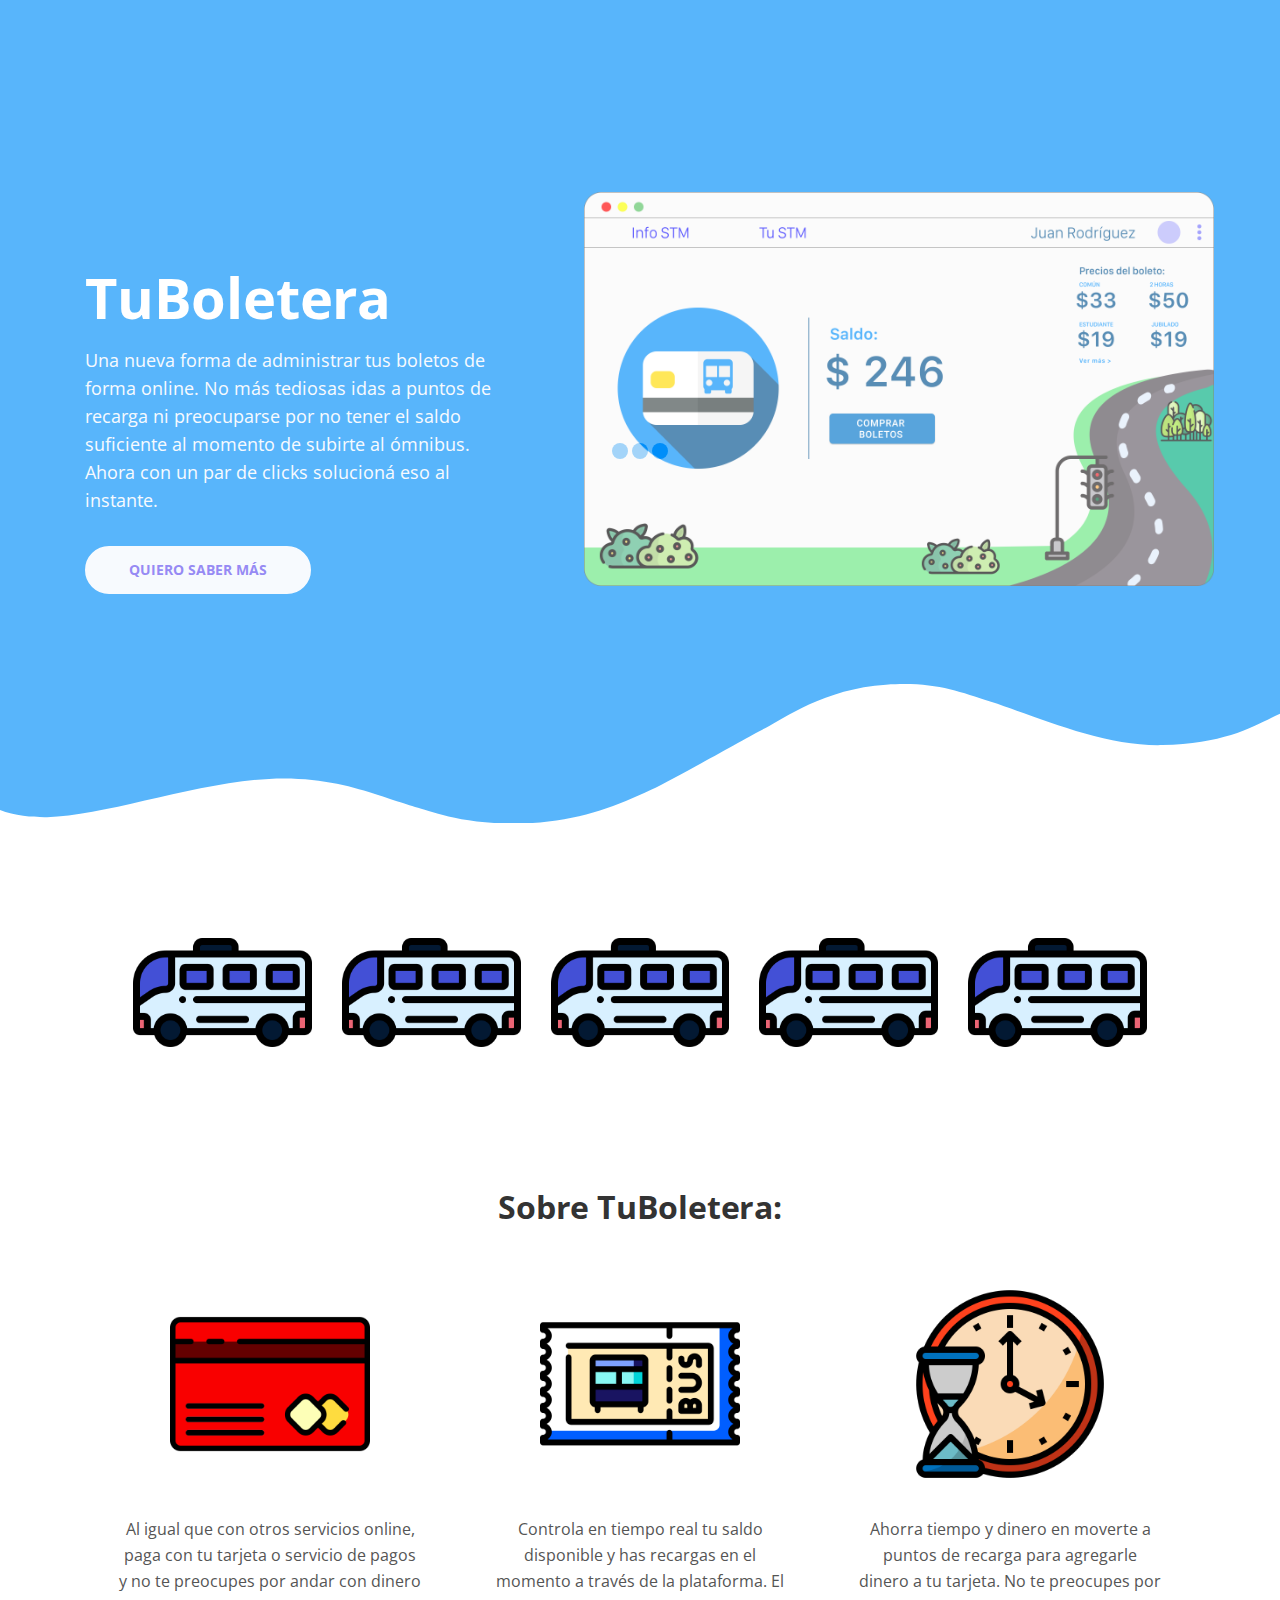
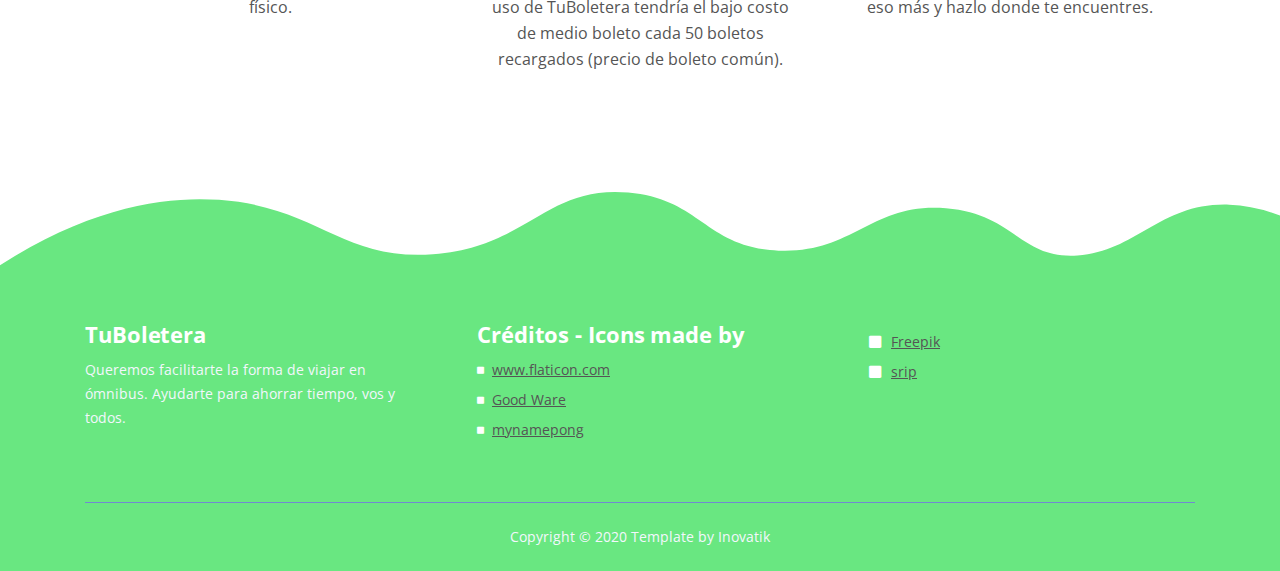
==== commit d06a5b60: "Index final appareance" ====
--- a/index.html
+++ b/index.html
@@ -236,8 +236,9 @@
               <div class="card-body">
                 <p>
                   Controla en tiempo real tu saldo disponible y has recargas en
-                  el momento a través de la plataforma. El uso de TuBoletera tendría el bajo costo de medio
-                  boleto cada 50 boletos recargados (precio de boleto común).
+                  el momento a través de la plataforma. El uso de TuBoletera
+                  tendría el bajo costo de medio boleto cada 50 boletos
+                  recargados (precio de boleto común).
                 </p>
               </div>
             </div>
@@ -254,8 +255,9 @@
               </div>
               <div class="card-body">
                 <p>
-                  Ahorra tiempo y dinero en moverte a puntos de recarga para agregarle 
-                  dinero a tu tarjeta. No te preocupes por eso más y hazlo donde te encuentres.
+                  Ahorra tiempo y dinero en moverte a puntos de recarga para
+                  agregarle dinero a tu tarjeta. No te preocupes por eso más y
+                  hazlo donde te encuentres.
                 </p>
               </div>
             </div>
@@ -297,35 +299,50 @@
         <div class="row">
           <div class="col-md-4">
             <div class="footer-col first">
-              <h4>About Tivo</h4>
+              <h4>TuBoletera</h4>
               <p class="p-small">
-                We're passionate about designing and developing one of the best
-                marketing apps in the market
+                Queremos facilitarte la forma de viajar en ómnibus. Ayudarte
+                para ahorrar tiempo, vos y todos.
               </p>
             </div>
           </div>
           <!-- end of col -->
           <div class="col-md-4">
             <div class="footer-col middle">
-              <h4>Important Links</h4>
+              <h4>Créditos - Icons made by</h4>
               <ul class="list-unstyled li-space-lg p-small">
                 <li class="media">
                   <i class="fas fa-square"></i>
                   <div class="media-body">
-                    Our business partners
-                    <a class="white" href="#your-link">startupguide.com</a>
+                    <div>
+                      <a href="https://www.flaticon.com/" title="Flaticon"
+                        >www.flaticon.com</a
+                      >
+                    </div>
                   </div>
                 </li>
                 <li class="media">
                   <i class="fas fa-square"></i>
                   <div class="media-body">
-                    Read our
-                    <a class="white" href="terms-conditions.html"
-                      >Terms & Conditions</a
-                    >,
-                    <a class="white" href="privacy-policy.html"
-                      >Privacy Policy</a
-                    >
+                    <div>
+                      <a
+                        href="https://www.flaticon.com/authors/good-ware"
+                        title="Good Ware"
+                        >Good Ware</a
+                      >
+                    </div>
+                  </div>
+                </li>
+                <li class="media">
+                  <i class="fas fa-square"></i>
+                  <div class="media-body">
+                    <div>
+                      <a
+                        href="https://www.flaticon.com/authors/mynamepong"
+                        title="mynamepong"
+                        >mynamepong</a
+                      >
+                    </div>
                   </div>
                 </li>
               </ul>
@@ -334,22 +351,30 @@
           <!-- end of col -->
           <div class="col-md-4">
             <div class="footer-col last">
-              <h4>Contact</h4>
+              <h4> </h4>
               <ul class="list-unstyled li-space-lg p-small">
                 <li class="media">
-                  <i class="fas fa-map-marker-alt"></i>
+                  <i class="fas fa-square"></i>
                   <div class="media-body">
-                    22 Innovative, San Francisco, CA 94043, US
+                    <div>
+                      <a
+                        href="https://www.flaticon.com/authors/freepik"
+                        title="Freepik"
+                        >Freepik</a
+                      >
+                    </div>
                   </div>
                 </li>
                 <li class="media">
-                  <i class="fas fa-envelope"></i>
+                  <i class="fas fa-square"></i>
                   <div class="media-body">
-                    <a class="white" href="mailto:contact@tivo.com"
-                      >contact@tivo.com</a
-                    >
-                    <i class="fas fa-globe"></i
-                    ><a class="white" href="#your-link">www.tivo.com</a>
+                    <div>
+                      <a
+                        href="https://www.flaticon.com/authors/srip"
+                        title="srip"
+                        >srip</a
+                      >
+                    </div>
                   </div>
                 </li>
               </ul>
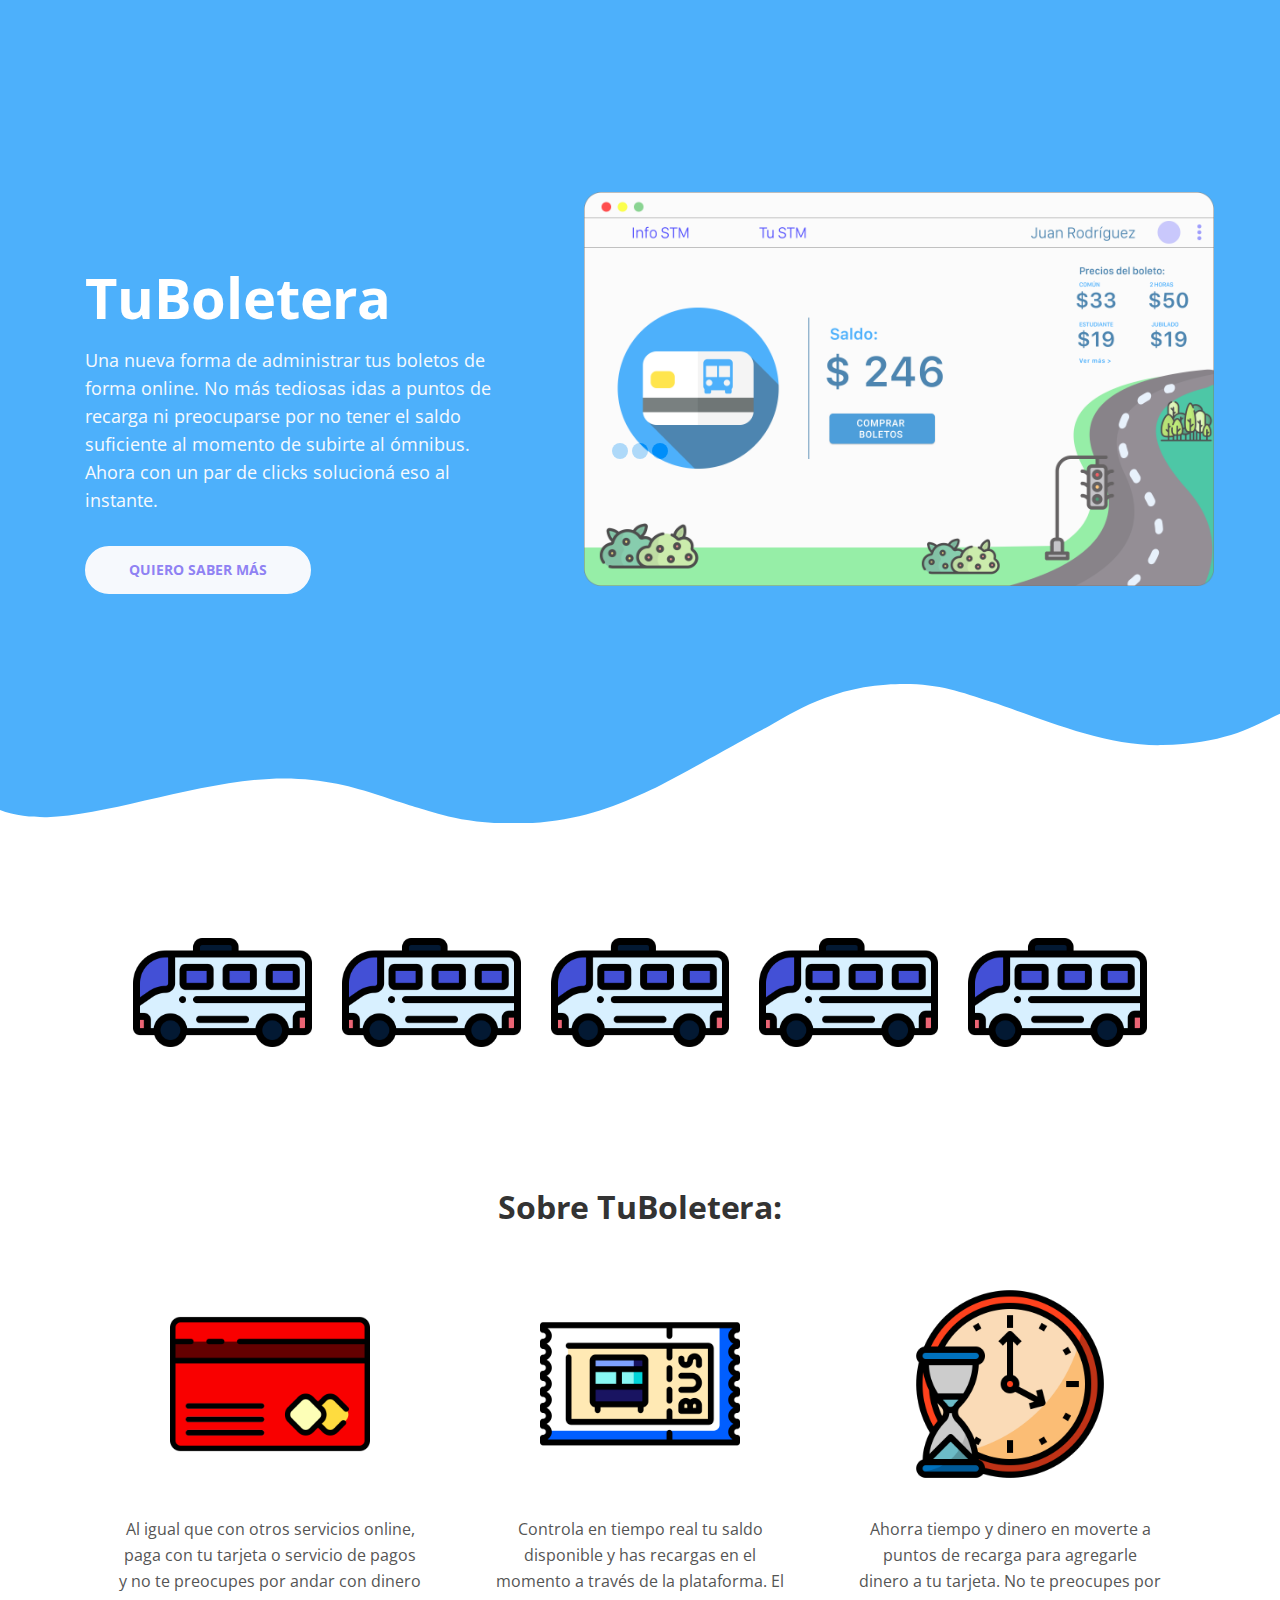
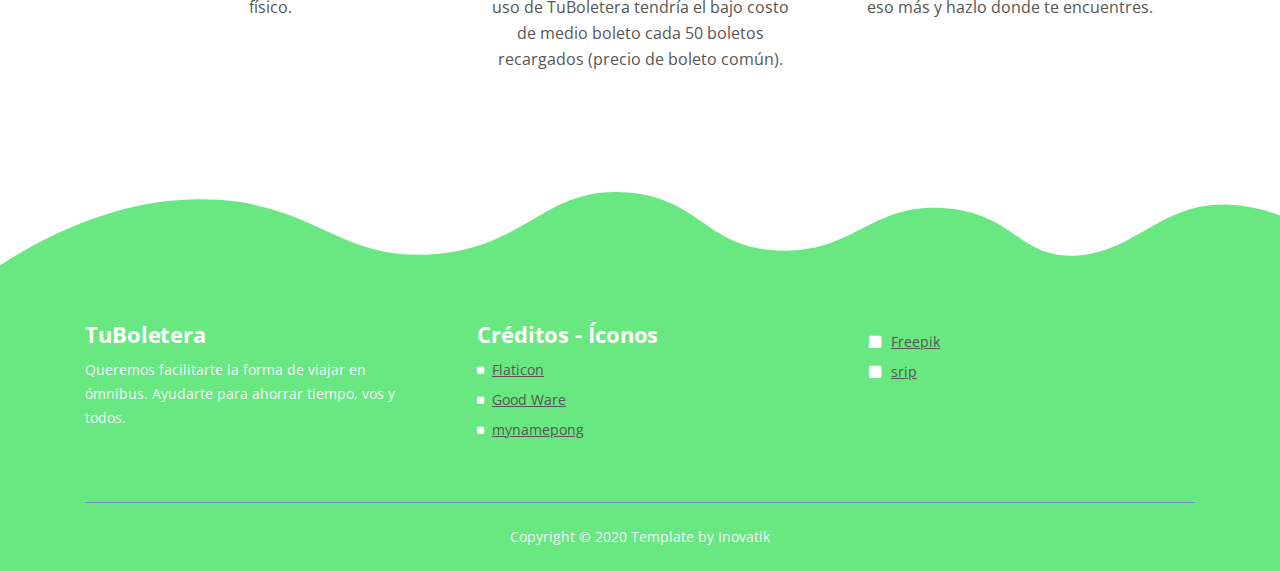
==== commit fb4a1bc3: "Changes in footer" ====
--- a/index.html
+++ b/index.html
@@ -74,7 +74,7 @@
                   tener el saldo suficiente al momento de subirte al ómnibus.
                   Ahora con un par de clicks solucioná eso al instante.
                 </p>
-                <a class="btn-solid-lg page-scroll" href="">QUIERO SABER MÁS</a>
+                <a id="know-more" class="btn-solid-lg page-scroll" href="thanks-screen.html">QUIERO SABER MÁS</a>
               </div>
               <!-- end of text-container -->
             </div>
@@ -309,14 +309,14 @@
           <!-- end of col -->
           <div class="col-md-4">
             <div class="footer-col middle">
-              <h4>Créditos - Icons made by</h4>
+              <h4>Créditos - Íconos</h4>
               <ul class="list-unstyled li-space-lg p-small">
                 <li class="media">
                   <i class="fas fa-square"></i>
                   <div class="media-body">
                     <div>
                       <a href="https://www.flaticon.com/" title="Flaticon"
-                        >www.flaticon.com</a
+                        >Flaticon</a
                       >
                     </div>
                   </div>
--- a/css/styles.css
+++ b/css/styles.css
@@ -1122,7 +1122,7 @@
 .ex-header {
 	padding-top: 8rem;
 	padding-bottom: 5rem;
-	background-color: #5f4dee;
+	background-color: #008FF9;
 	text-align: center;
 }
 
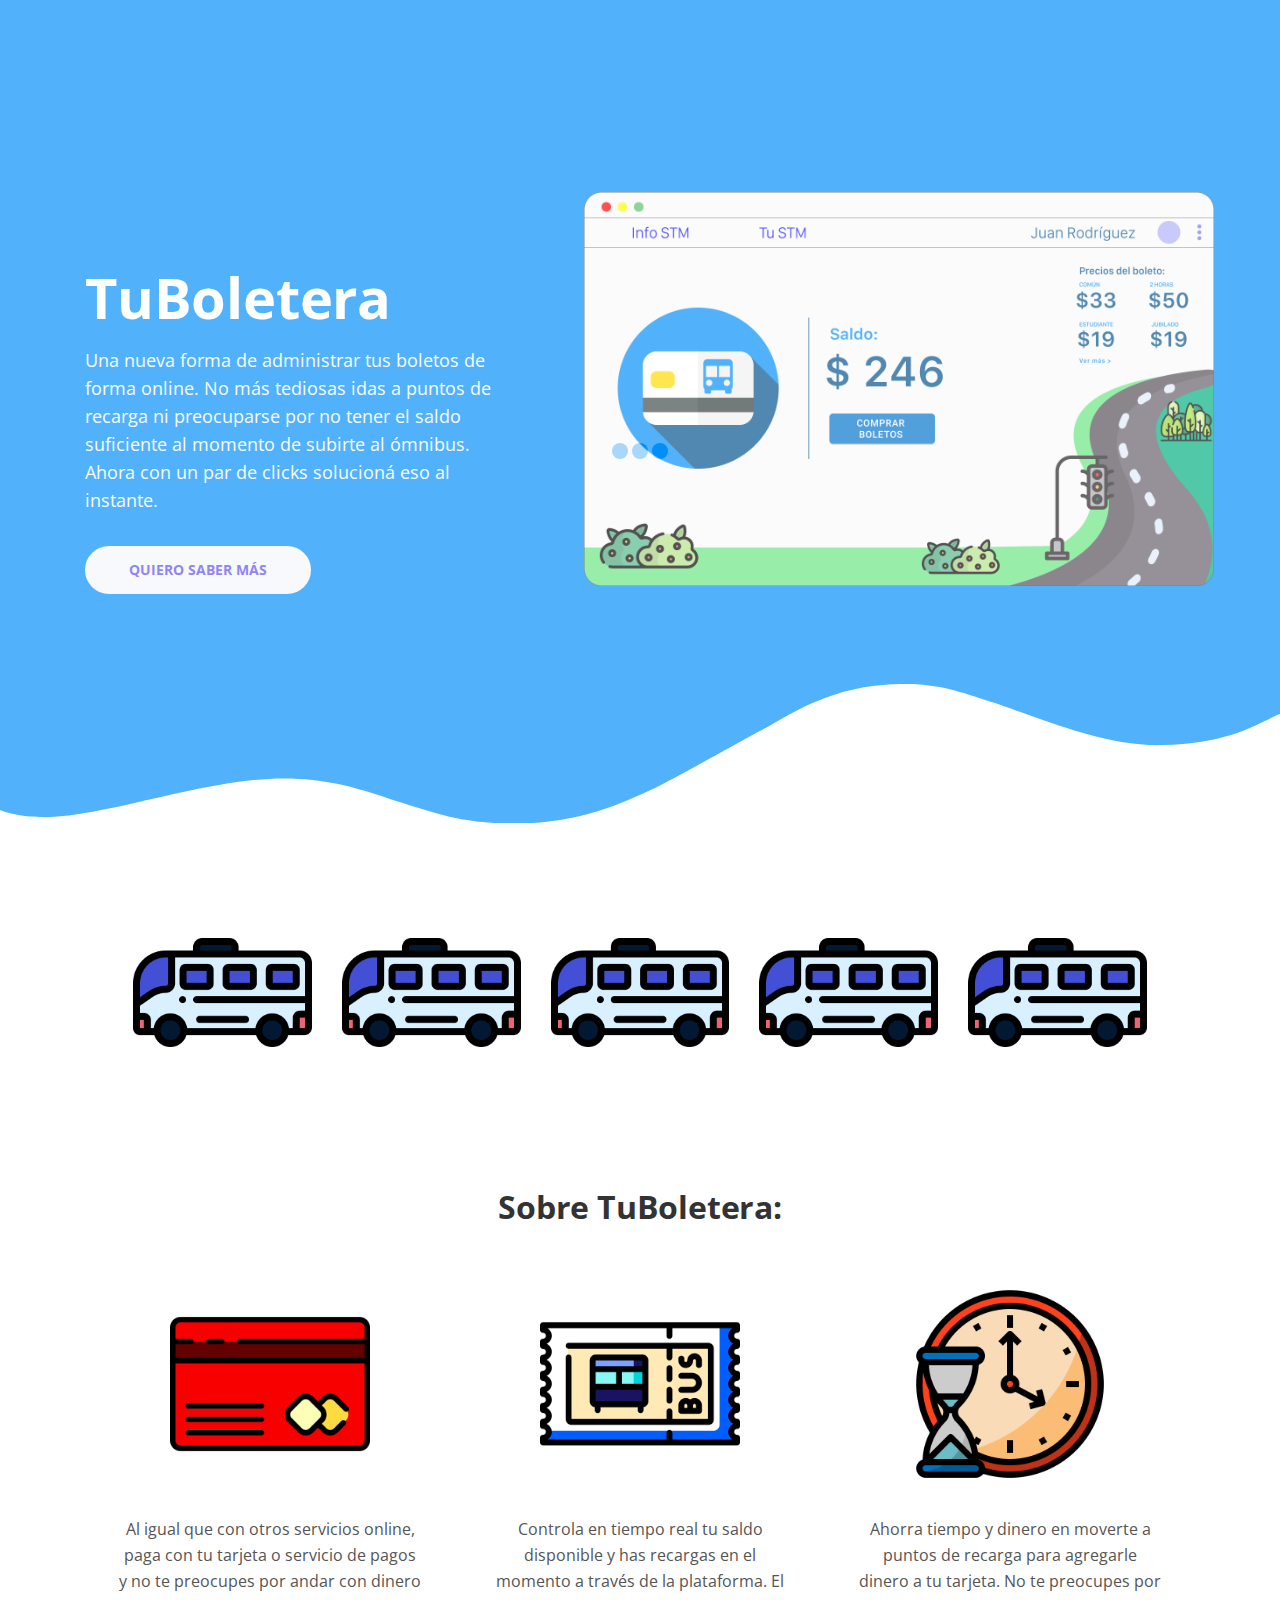
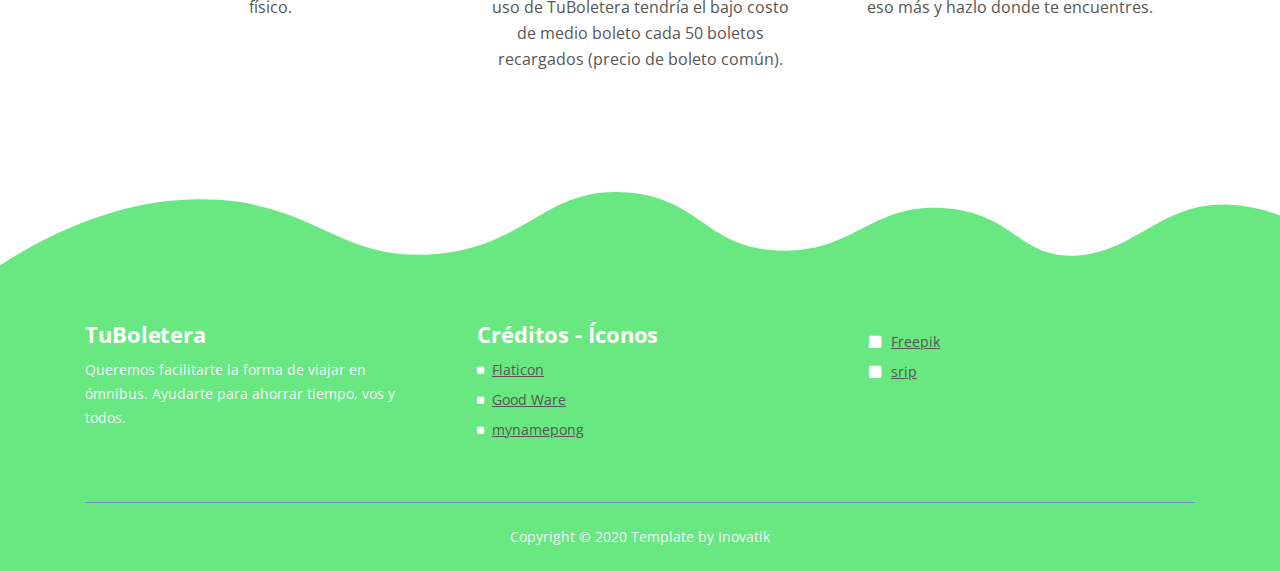
==== commit 6028dbc0: "Fixes on method calls" ====
--- a/index.html
+++ b/index.html
@@ -49,7 +49,7 @@
     <!-- Favicon  -->
     <link rel="icon" href="images/favicon.png" />
   </head>
-  <body data-spy="scroll" data-target=".fixed-top">
+  <body data-spy="scroll" data-target=".fixed-top" onload="onIndexLoad()">
     <!-- Preloader -->
     <div class="spinner-wrapper">
       <div class="spinner">
@@ -74,7 +74,12 @@
                   tener el saldo suficiente al momento de subirte al ómnibus.
                   Ahora con un par de clicks solucioná eso al instante.
                 </p>
-                <a id="know-more" class="btn-solid-lg page-scroll" href="thanks-screen.html">QUIERO SABER MÁS</a>
+                <a
+                  onclick="onKnowMorePressed()"
+                  class="btn-solid-lg page-scroll"
+                  href="thanks-screen.html"
+                  >QUIERO SABER MÁS</a
+                >
               </div>
               <!-- end of text-container -->
             </div>
@@ -351,7 +356,7 @@
           <!-- end of col -->
           <div class="col-md-4">
             <div class="footer-col last">
-              <h4> </h4>
+              <h4></h4>
               <ul class="list-unstyled li-space-lg p-small">
                 <li class="media">
                   <i class="fas fa-square"></i>
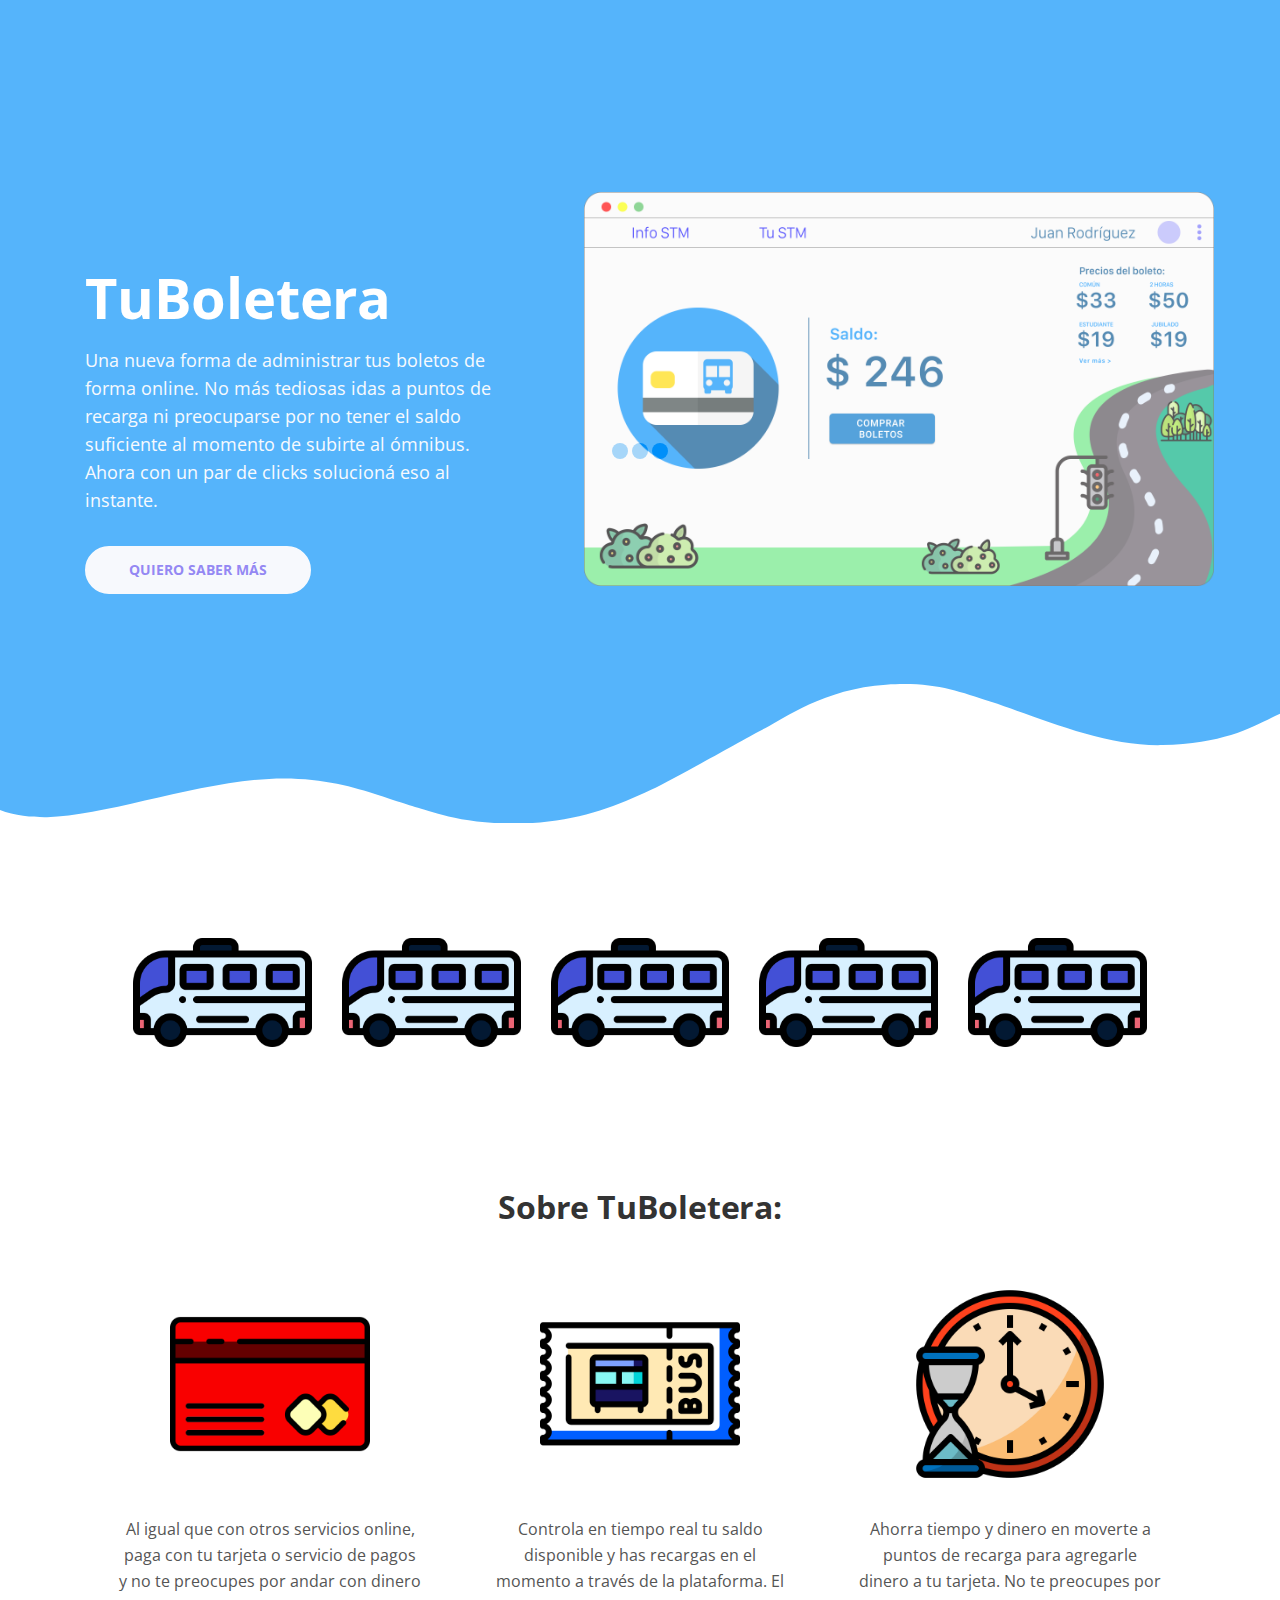
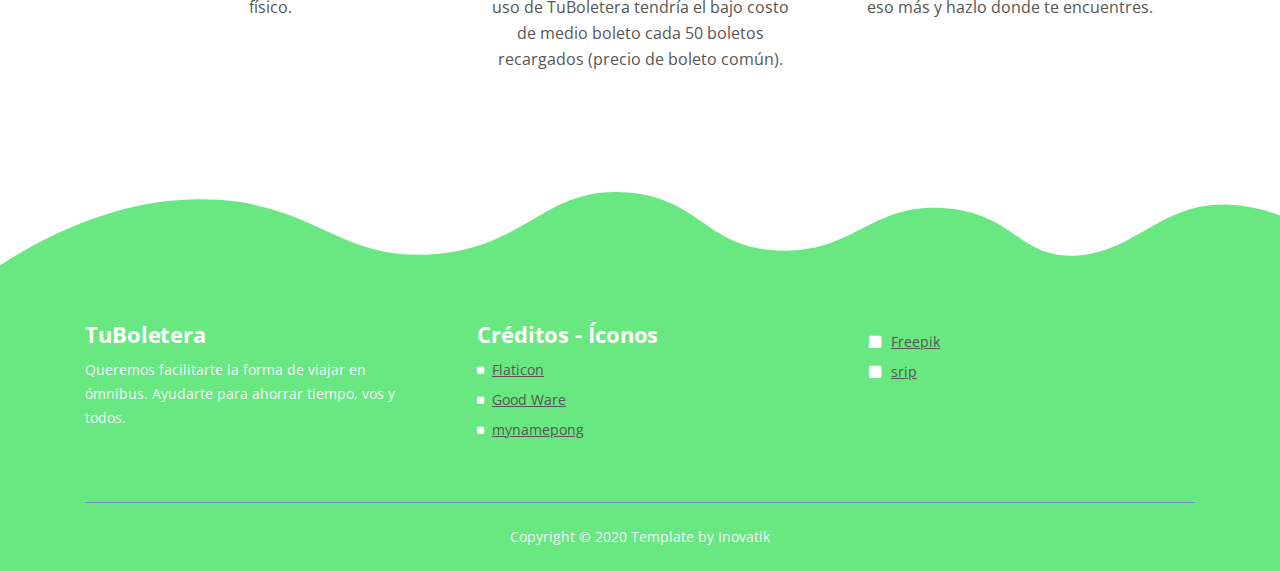
==== commit 9b69fb54: "Update thanks head meta data" ====
--- a/index.html
+++ b/index.html
@@ -17,7 +17,7 @@
     <!-- OG Meta Tags to improve the way the post looks when you share the page on LinkedIn, Facebook, Google+ -->
     <meta property="og:site_name" content="TuBoletera" />
     <!-- website name -->
-    <meta property="og:site" content="" />
+    <meta property="og:site" content="TuBoletera" />
     <!-- website link -->
     <meta property="og:title" content="TuBoletera" />
     <!-- title shown in the actual shared post -->
